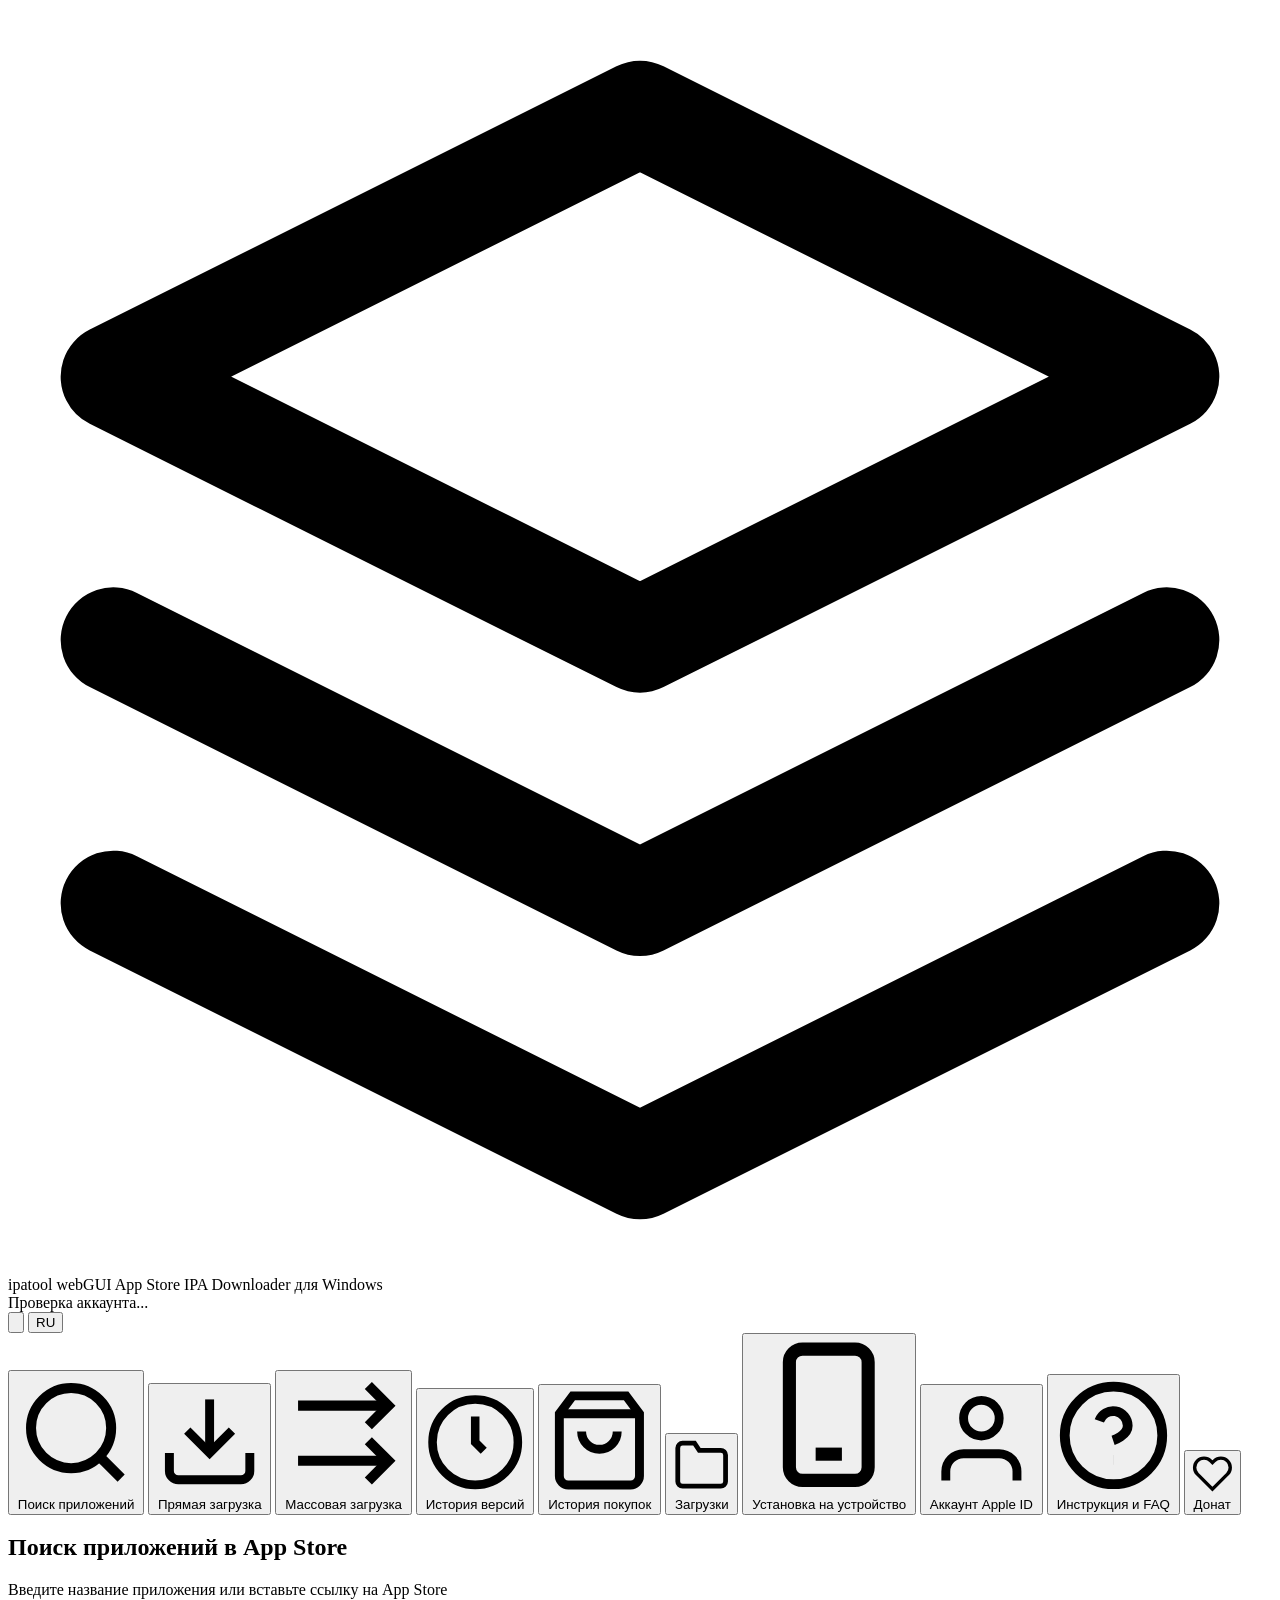
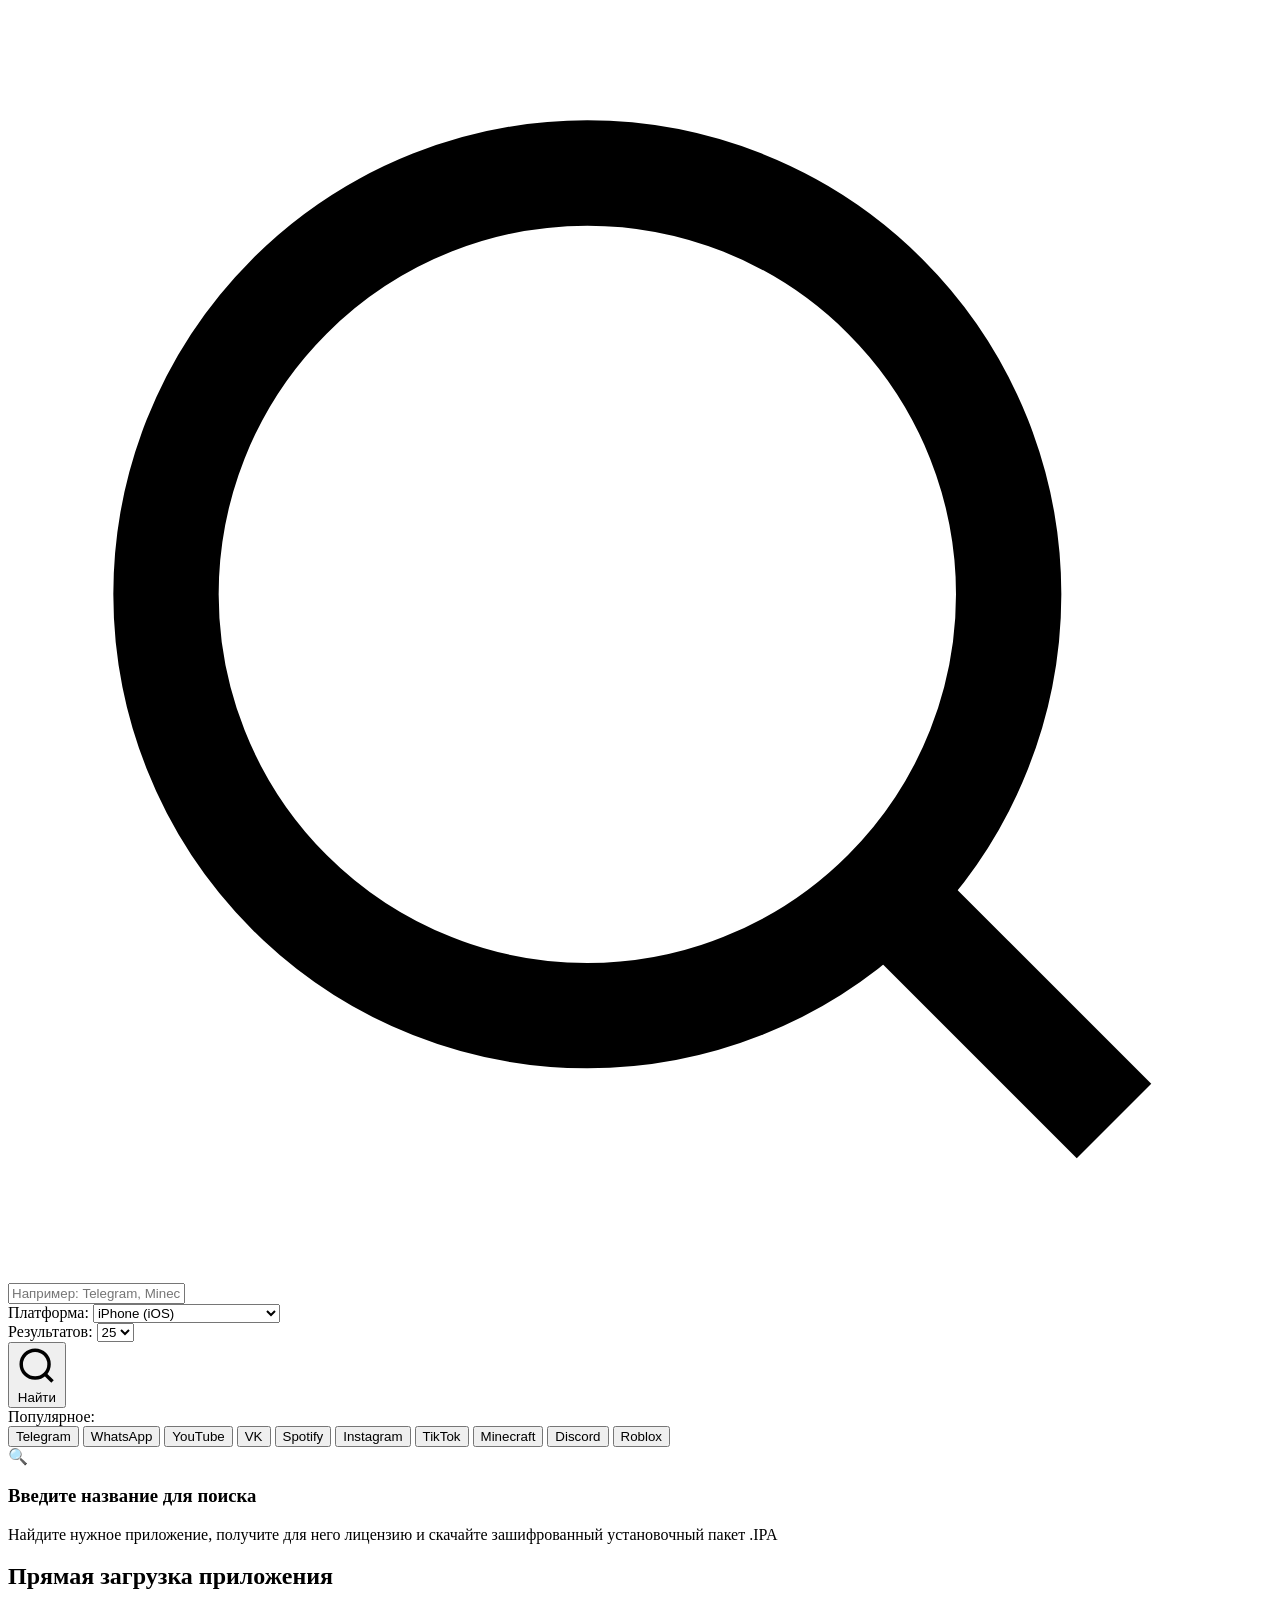
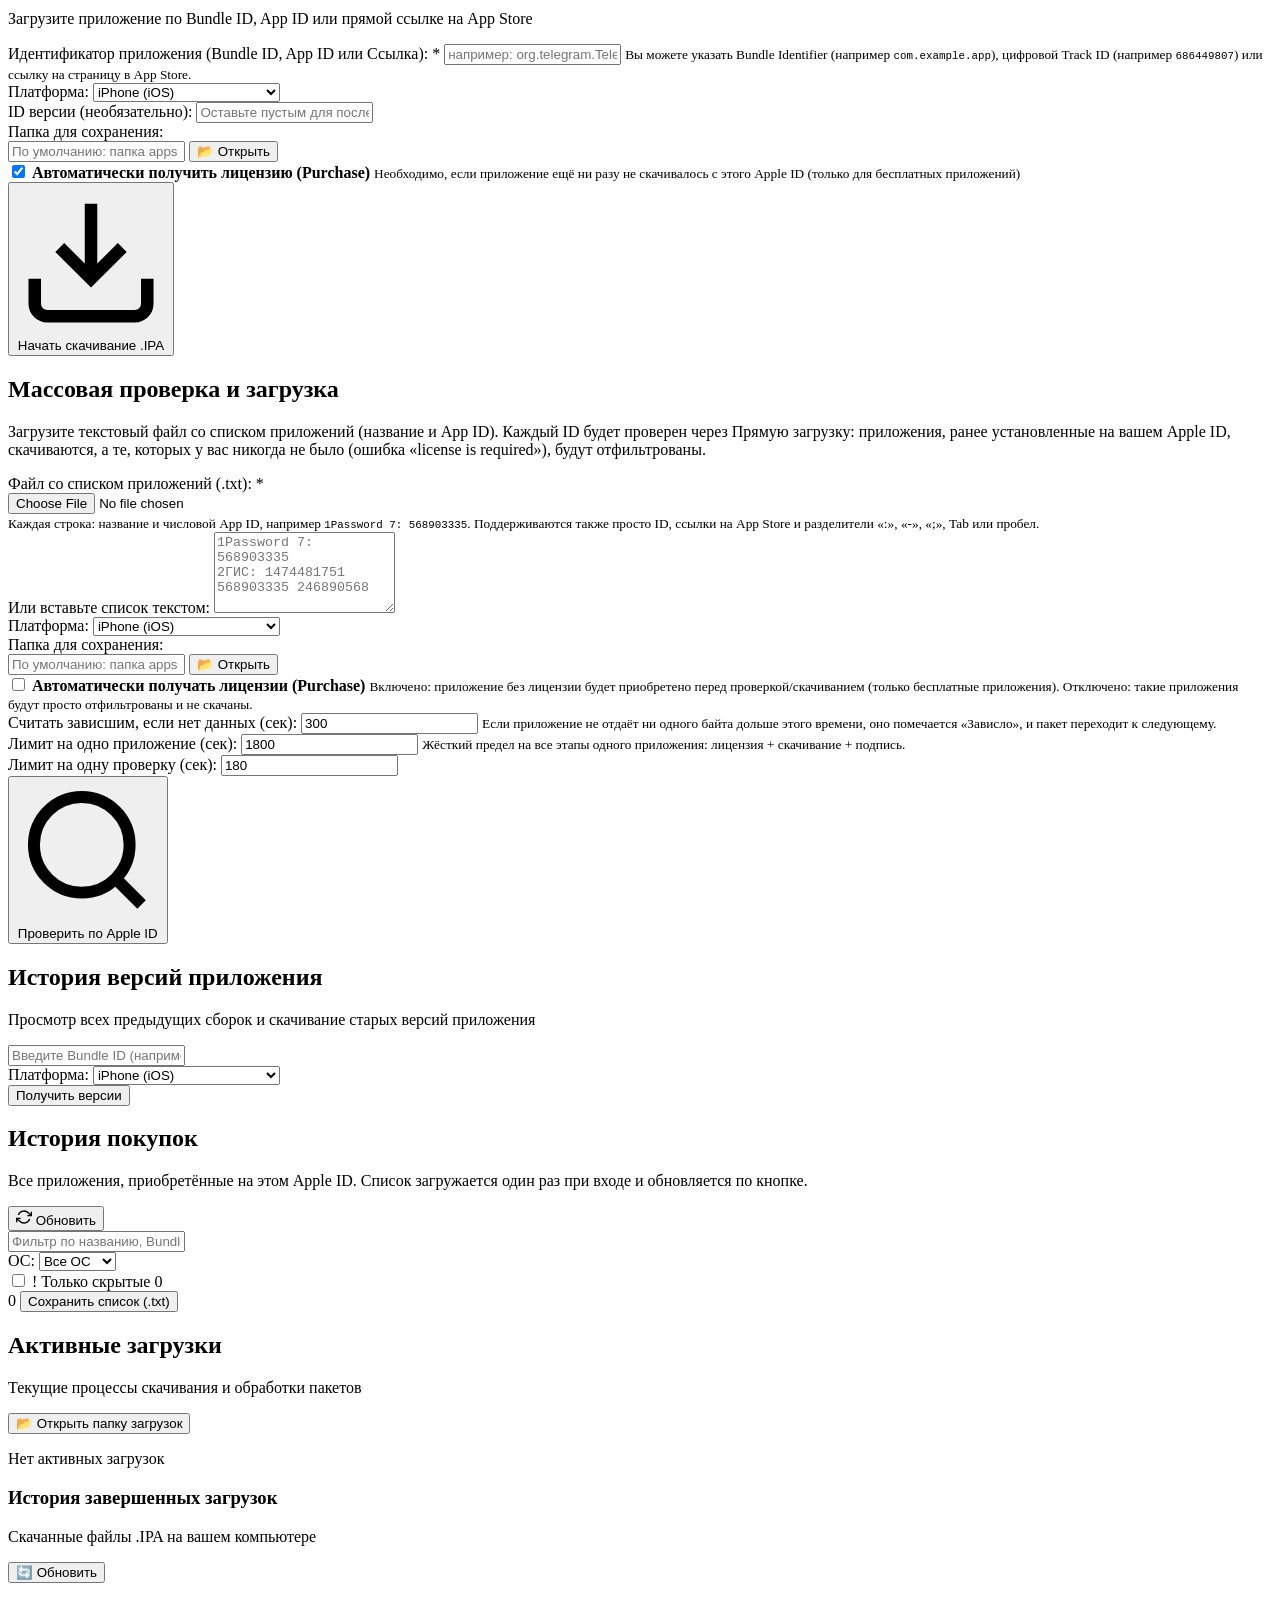
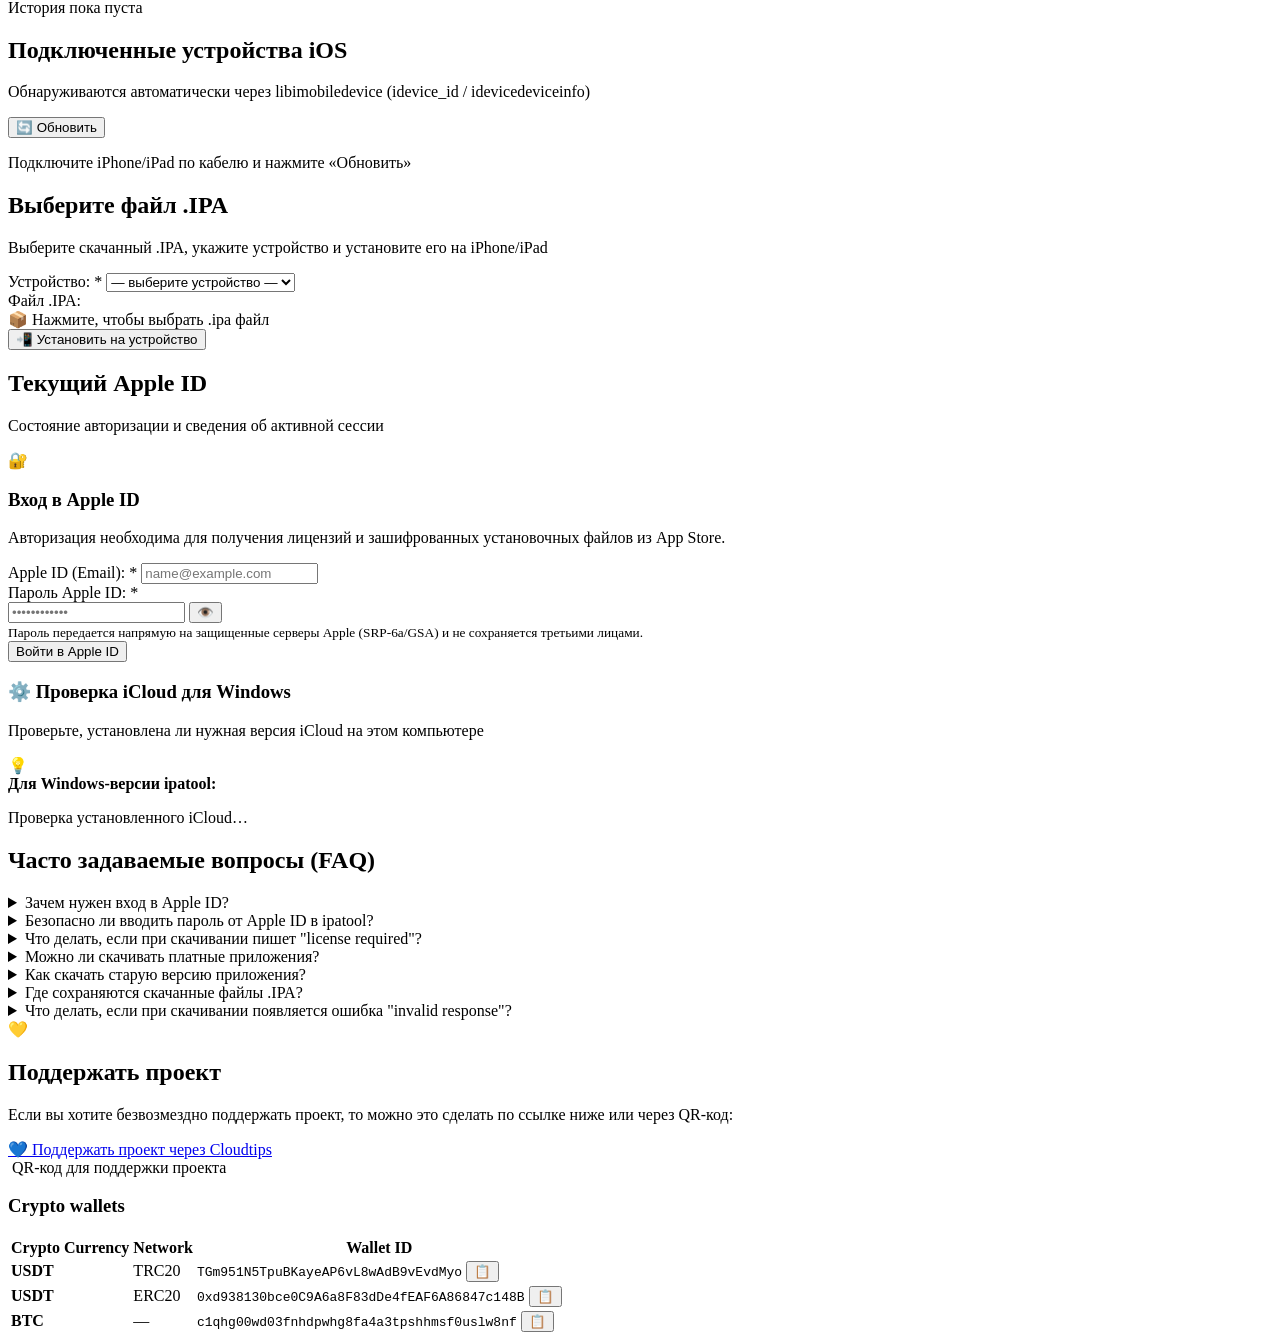
==== cmd/gui_assets/index.html @ bfa2d0cf "Revert "refactor(gui): remove OS filter, OS badges, and version badge from Purchase History" This re" ====
<!DOCTYPE html>
<html lang="ru" data-theme="dark">
<head>
  <meta charset="UTF-8">
  <meta name="viewport" content="width=device-width, initial-scale=1.0">
  <title>ipatool webGUI — Скачивание IPA из App Store</title>
  <link rel="stylesheet" href="/assets/style.css">
</head>
<body>
  <!-- Header / Navigation Bar -->
  <header class="navbar">
    <div class="nav-brand">
      <div class="brand-icon">
        <svg viewBox="0 0 24 24" fill="none" stroke="currentColor" stroke-width="2" stroke-linecap="round" stroke-linejoin="round">
          <path d="M12 2L2 7l10 5 10-5-10-5zM2 17l10 5 10-5M2 12l10 5 10-5"/>
        </svg>
      </div>
      <div class="brand-text">
        <span class="brand-title">ipatool <span class="badge-gui">webGUI</span><a id="brand-version" class="brand-version" href="https://github.com/pdx15/ipatool-webGUI/releases" target="_blank" rel="noopener noreferrer" style="display:none"></a><a id="brand-update-pill" class="brand-update-pill" href="https://github.com/pdx15/ipatool-webGUI/releases" target="_blank" rel="noopener noreferrer" style="display:none"></a></span>
        <span class="brand-subtitle" data-i18n="app_subtitle">App Store IPA Downloader для Windows</span>
      </div>
    </div>

    <!-- Right Controls -->
    <div class="nav-actions">
      <!-- Account Status Pill -->
      <div id="account-status-pill" class="account-pill" onclick="switchTab('account')">
        <span class="status-dot"></span>
        <span id="account-status-text" data-i18n="auth_checking">Проверка аккаунта...</span>
      </div>

      <!-- Theme Switcher -->
      <button id="theme-toggle" class="icon-btn" title="Сменить тему" onclick="toggleTheme()">
        <svg id="theme-icon-dark" viewBox="0 0 24 24" fill="none" stroke="currentColor" stroke-width="2" stroke-linecap="round" stroke-linejoin="round">
          <path d="M21 12.79A9 9 0 1 1 11.21 3 7 7 0 0 0 21 12.79z"></path>
        </svg>
        <svg id="theme-icon-light" style="display:none" viewBox="0 0 24 24" fill="none" stroke="currentColor" stroke-width="2" stroke-linecap="round" stroke-linejoin="round">
          <circle cx="12" cy="12" r="5"></circle>
          <line x1="12" y1="1" x2="12" y2="3"></line>
          <line x1="12" y1="21" x2="12" y2="23"></line>
          <line x1="4.22" y1="4.22" x2="5.64" y2="5.64"></line>
          <line x1="18.36" y1="18.36" x2="19.78" y2="19.78"></line>
          <line x1="1" y1="12" x2="3" y2="12"></line>
          <line x1="21" y1="12" x2="23" y2="12"></line>
          <line x1="4.22" y1="19.78" x2="5.64" y2="18.36"></line>
          <line x1="18.36" y1="5.64" x2="19.78" y2="4.22"></line>
        </svg>
      </button>

      <!-- Language Switcher -->
      <button id="lang-toggle" class="btn btn-outline btn-sm" onclick="toggleLanguage()">
        <span id="lang-label">RU</span>
      </button>
    </div>
  </header>

  <!-- Navigation Tabs -->
  <nav class="tabs-nav">
    <div class="tabs-container">
      <button class="tab-btn active" data-tab="search" onclick="switchTab('search')">
        <svg viewBox="0 0 24 24" fill="none" stroke="currentColor" stroke-width="2">
          <circle cx="11" cy="11" r="8"></circle><line x1="21" y1="21" x2="16.65" y2="16.65"></line>
        </svg>
        <span data-i18n="tab_search">Поиск приложений</span>
      </button>
      <button class="tab-btn" data-tab="direct" onclick="switchTab('direct')">
        <svg viewBox="0 0 24 24" fill="none" stroke="currentColor" stroke-width="2">
          <path d="M21 15v4a2 2 0 0 1-2 2H5a2 2 0 0 1-2-2v-4"></path>
          <polyline points="7 10 12 15 17 10"></polyline>
          <line x1="12" y1="15" x2="12" y2="3"></line>
        </svg>
        <span data-i18n="tab_direct">Прямая загрузка</span>
      </button>
      <button class="tab-btn" data-tab="batch" onclick="switchTab('batch')">
        <svg viewBox="0 0 24 24" fill="none" stroke="currentColor" stroke-width="2">
          <path d="M17 2.5l4 4-4 4"></path>
          <path d="M3 6.5h18"></path>
          <path d="M17 13.5l4 4-4 4"></path>
          <path d="M3 17.5h18"></path>
        </svg>
        <span data-i18n="tab_batch">Массовая загрузка</span>
      </button>
      <button class="tab-btn" data-tab="versions" onclick="switchTab('versions')">
        <svg viewBox="0 0 24 24" fill="none" stroke="currentColor" stroke-width="2">
          <circle cx="12" cy="12" r="10"></circle><polyline points="12 6 12 12 14 14"></polyline>
        </svg>
        <span data-i18n="tab_versions">История версий</span>
      </button>
      <button class="tab-btn" data-tab="purchases" onclick="switchTab('purchases')">
        <svg viewBox="0 0 24 24" fill="none" stroke="currentColor" stroke-width="2">
          <path d="M6 2L3 6v14a2 2 0 0 0 2 2h14a2 2 0 0 0 2-2V6l-3-4z"></path>
          <line x1="3" y1="6" x2="21" y2="6"></line>
          <path d="M16 10a4 4 0 0 1-8 0"></path>
        </svg>
        <span data-i18n="tab_purchases">История покупок</span>
        <span id="purchases-badge" class="badge" style="display:none">0</span>
      </button>
      <button class="tab-btn" data-tab="downloads" onclick="switchTab('downloads')">
        <svg viewBox="0 0 24 24" fill="none" stroke="currentColor" stroke-width="2">
          <path d="M22 19a2 2 0 0 1-2 2H4a2 2 0 0 1-2-2V5a2 2 0 0 1 2-2h5l2 3h9a2 2 0 0 1 2 2z"></path>
        </svg>
        <span data-i18n="tab_downloads">Загрузки</span>
        <span id="downloads-badge" class="badge badge-pulse" style="display:none">0</span>
      </button>
      <button class="tab-btn" data-tab="install" onclick="switchTab('install')">
        <svg viewBox="0 0 24 24" fill="none" stroke="currentColor" stroke-width="2">
          <rect x="6" y="2" width="12" height="20" rx="2"></rect>
          <line x1="10" y1="18" x2="14" y2="18"></line>
          <line x1="12" y1="2" x2="12" y2="2.01"></line>
        </svg>
        <span data-i18n="tab_install">Установка на устройство</span>
      </button>
      <button class="tab-btn" data-tab="account" onclick="switchTab('account')">
        <svg viewBox="0 0 24 24" fill="none" stroke="currentColor" stroke-width="2">
          <path d="M20 21v-2a4 4 0 0 0-4-4H8a4 4 0 0 0-4 4v2"></path>
          <circle cx="12" cy="7" r="4"></circle>
        </svg>
        <span data-i18n="tab_account">Аккаунт Apple ID</span>
      </button>
      <button class="tab-btn" data-tab="guide" onclick="switchTab('guide')">
        <svg viewBox="0 0 24 24" fill="none" stroke="currentColor" stroke-width="2">
          <circle cx="12" cy="12" r="10"></circle>
          <path d="M9.09 9a3 3 0 0 1 5.83 1c0 2-3 3-3 3"></path>
          <line x1="12" y1="17" x2="12.01" y2="17"></line>
        </svg>
        <span data-i18n="tab_guide">Инструкция и FAQ</span>
      </button>
      <button class="tab-btn" data-tab="donate" onclick="switchTab('donate')">
        <svg viewBox="0 0 24 24" fill="none" stroke="currentColor" stroke-width="2">
          <path d="M20.84 4.61a5.5 5.5 0 0 0-7.78 0L12 5.67l-1.06-1.06a5.5 5.5 0 0 0-7.78 7.78l1.06 1.06L12 21.23l7.78-7.78 1.06-1.06a5.5 5.5 0 0 0 0-7.78z"></path>
        </svg>
        <span data-i18n="tab_donate">Донат</span>
      </button>
    </div>
  </nav>

  <!-- Main Content Container -->
  <main class="main-content">

    <!-- TAB 1: Search -->
    <section id="tab-search" class="tab-content active">
      <!-- Search Banner / Input -->
      <div class="search-section card">
        <div class="search-header">
          <h2 data-i18n="search_title">Поиск приложений в App Store</h2>
          <p class="text-secondary" data-i18n="search_desc">Введите название приложения или вставьте ссылку на App Store</p>
        </div>

        <form id="search-form" onsubmit="handleSearch(event)" class="search-form">
          <div class="search-input-wrapper">
            <svg class="search-icon" viewBox="0 0 24 24" fill="none" stroke="currentColor" stroke-width="2">
              <circle cx="11" cy="11" r="8"></circle><line x1="21" y1="21" x2="16.65" y2="16.65"></line>
            </svg>
            <input 
              type="text" 
              id="search-input" 
              placeholder="Например: Telegram, Minecraft, VK или https://apps.apple.com/app/id..." 
              autocomplete="off"
            >
            <button type="button" id="search-clear-btn" class="clear-btn" onclick="clearSearch()" style="display:none">✕</button>
          </div>

          <div class="search-options">
            <div class="option-group">
              <label for="search-platform" data-i18n="platform_label">Платформа:</label>
              <select id="search-platform" class="select-control">
                <option value="iphone" selected>iPhone (iOS)</option>
                <option value="ipad">iPad (iPadOS)</option>
                <option value="appletv">Apple TV (tvOS)</option>
                <option value="watchos">Apple Watch (watchOS)</option>
                <option value="visionos">Apple Vision Pro (visionOS)</option>
                <option value="macos">Mac (macOS)</option>
              </select>
            </div>

            <div class="option-group">
              <label for="search-limit" data-i18n="limit_label">Результатов:</label>
              <select id="search-limit" class="select-control">
                <option value="10">10</option>
                <option value="25" selected>25</option>
                <option value="50">50</option>
              </select>
            </div>

            <button type="submit" id="search-btn" class="btn btn-primary">
              <svg viewBox="0 0 24 24" fill="none" stroke="currentColor" stroke-width="2">
                <circle cx="11" cy="11" r="8"></circle><line x1="21" y1="21" x2="16.65" y2="16.65"></line>
              </svg>
              <span data-i18n="search_button">Найти</span>
            </button>
          </div>
        </form>

        <!-- Quick Tags -->
        <div class="popular-tags">
          <span class="tags-label" data-i18n="popular_searches">Популярное:</span>
          <div class="tags-list">
            <button type="button" class="tag-chip" onclick="quickSearch('Telegram')">Telegram</button>
            <button type="button" class="tag-chip" onclick="quickSearch('WhatsApp')">WhatsApp</button>
            <button type="button" class="tag-chip" onclick="quickSearch('YouTube')">YouTube</button>
            <button type="button" class="tag-chip" onclick="quickSearch('VK')">VK</button>
            <button type="button" class="tag-chip" onclick="quickSearch('Spotify')">Spotify</button>
            <button type="button" class="tag-chip" onclick="quickSearch('Instagram')">Instagram</button>
            <button type="button" class="tag-chip" onclick="quickSearch('TikTok')">TikTok</button>
            <button type="button" class="tag-chip" onclick="quickSearch('Minecraft')">Minecraft</button>
            <button type="button" class="tag-chip" onclick="quickSearch('Discord')">Discord</button>
            <button type="button" class="tag-chip" onclick="quickSearch('Roblox')">Roblox</button>
          </div>
        </div>
      </div>

      <!-- Search State / Results -->
      <div id="search-loading" class="state-container" style="display:none">
        <div class="spinner"></div>
        <p data-i18n="searching_status">Поиск приложений в Apple App Store...</p>
      </div>

      <div id="search-empty" class="state-container card">
        <div class="empty-icon">🔍</div>
        <h3 data-i18n="search_prompt_title">Введите название для поиска</h3>
        <p class="text-secondary" data-i18n="search_prompt_desc">Найдите нужное приложение, получите для него лицензию и скачайте зашифрованный установочный пакет .IPA</p>
      </div>

      <div id="search-no-results" class="state-container card" style="display:none">
        <div class="empty-icon">😕</div>
        <h3 data-i18n="no_results_title">Ничего не найдено</h3>
        <p class="text-secondary" data-i18n="no_results_desc">Попробуйте изменить поисковый запрос, проверить регион аккаунта или переключить платформу (iPhone / iPad).</p>
      </div>

      <!-- Results Grid -->
      <div id="search-results-wrapper" style="display:none">
        <!-- Removed-from-App-Store results (Apps_ID_List.txt) — shown first,
             since these apps are not reachable through the App Store search. -->
        <div id="removed-results-section" style="display:none">
          <div class="results-header">
            <h3 class="results-section-title" data-i18n="search_removed_title">Удалённые из App Store (доступны по ID)</h3>
            <span id="removed-results-count" class="results-count-text"></span>
          </div>
          <div id="removed-results-grid" class="apps-grid"></div>
        </div>

        <!-- Official App Store results (shown below the removed apps) -->
        <div id="official-results-section">
          <div class="results-header" id="official-results-header">
            <h3 class="results-section-title" data-i18n="search_official_title">Результаты App Store</h3>
            <span id="results-count" class="results-count-text">Найдено 0 приложений</span>
          </div>
          <div id="search-results-grid" class="apps-grid"></div>
        </div>
      </div>
    </section>

    <!-- TAB 2: Direct Download -->
    <section id="tab-direct" class="tab-content">
      <div class="card form-card">
        <div class="card-header">
          <h2 data-i18n="direct_title">Прямая загрузка приложения</h2>
          <p class="text-secondary" data-i18n="direct_desc">Загрузите приложение по Bundle ID, App ID или прямой ссылке на App Store</p>
        </div>

        <form id="direct-download-form" onsubmit="handleDirectDownload(event)" class="vertical-form">
          <div class="form-group">
            <label for="direct-app-id">
              <span data-i18n="direct_id_label">Идентификатор приложения (Bundle ID, App ID или Ссылка):</span>
              <span class="required">*</span>
            </label>
            <input 
              type="text" 
              id="direct-app-id" 
              class="input-control" 
              placeholder="например: org.telegram.Telegram-iOS, 686449807 или https://apps.apple.com/..."
              required
            >
            <small class="form-hint" data-i18n="direct_id_hint">Вы можете указать Bundle Identifier (например <code>com.example.app</code>), цифровой Track ID (например <code>686449807</code>) или ссылку на страницу в App Store.</small>
          </div>

          <div class="form-row">
            <div class="form-group col">
              <label for="direct-platform" data-i18n="platform_label">Платформа:</label>
              <select id="direct-platform" class="select-control">
                <option value="iphone" selected>iPhone (iOS)</option>
                <option value="ipad">iPad (iPadOS)</option>
                <option value="appletv">Apple TV (tvOS)</option>
                <option value="watchos">Apple Watch (watchOS)</option>
                <option value="visionos">Apple Vision Pro (visionOS)</option>
                <option value="macos">Mac (macOS)</option>
              </select>
            </div>

            <div class="form-group col">
              <label for="direct-version-id" data-i18n="version_id_label">ID версии (необязательно):</label>
              <input 
                type="text" 
                id="direct-version-id" 
                class="input-control" 
                placeholder="Оставьте пустым для последней версии"
              >
            </div>
          </div>

          <div class="form-group">
            <label for="direct-output-path" data-i18n="output_folder_label">Папка для сохранения:</label>
            <div class="input-with-button">
              <input 
                type="text" 
                id="direct-output-path" 
                class="input-control" 
                data-i18n-placeholder="output_folder_placeholder"
                placeholder="По умолчанию: папка apps в текущей папке"
              >
              <button type="button" class="btn btn-outline" onclick="openOutputFolder(document.getElementById('direct-output-path').value.trim())" title="Открыть папку сохранения">
                📂 <span data-i18n="open_folder_btn">Открыть</span>
              </button>
            </div>
          </div>

          <div class="form-checkbox">
            <label class="checkbox-label">
              <input type="checkbox" id="direct-purchase" checked>
              <span class="checkbox-custom"></span>
              <span class="checkbox-text">
                <strong data-i18n="auto_purchase_title">Автоматически получить лицензию (Purchase)</strong>
                <small class="text-secondary" data-i18n="auto_purchase_desc">Необходимо, если приложение ещё ни разу не скачивалось с этого Apple ID (только для бесплатных приложений)</small>
              </span>
            </label>
          </div>

          <div class="form-actions">
            <button type="submit" id="direct-submit-btn" class="btn btn-primary btn-lg">
              <svg viewBox="0 0 24 24" fill="none" stroke="currentColor" stroke-width="2">
                <path d="M21 15v4a2 2 0 0 1-2 2H5a2 2 0 0 1-2-2v-4"></path>
                <polyline points="7 10 12 15 17 10"></polyline>
                <line x1="12" y1="15" x2="12" y2="3"></line>
              </svg>
              <span data-i18n="start_download_btn">Начать скачивание .IPA</span>
            </button>
          </div>
        </form>
      </div>
    </section>

    <!-- TAB: Batch Mass Download -->
    <section id="tab-batch" class="tab-content">
      <div class="card">
        <div class="card-header">
          <h2 data-i18n="batch_title">Массовая проверка и загрузка</h2>
          <p class="text-secondary" data-i18n="batch_desc">Загрузите текстовый файл со списком приложений (название и App ID). Каждый ID будет проверен через Прямую загрузку: приложения, ранее установленные на вашем Apple ID, скачиваются, а те, которых у вас никогда не было (ошибка «license is required»), будут отфильтрованы.</p>
        </div>

        <form id="batch-form" class="vertical-form">
          <div class="form-group">
            <label for="batch-file-input">
              <span data-i18n="batch_file_label">Файл со списком приложений (.txt):</span>
              <span class="required">*</span>
            </label>
            <div class="input-with-button">
              <input
                type="file"
                id="batch-file-input"
                class="input-control"
                accept=".txt,text/plain"
              >
            </div>
            <small class="form-hint" data-i18n="batch_file_hint">Каждая строка: название и числовой App ID, например <code>1Password 7: 568903335</code>. Поддерживаются также просто ID, ссылки на App Store и разделители «:», «-», «;», Tab или пробел.</small>
          </div>

          <div class="form-group">
            <label for="batch-paste-area" data-i18n="batch_paste_label">Или вставьте список текстом:</label>
            <textarea
              id="batch-paste-area"
              class="input-control"
              rows="5"
              placeholder="1Password 7: 568903335&#10;2ГИС: 1474481751&#10;568903335 246890568"
            ></textarea>
          </div>

          <div id="batch-parsed-summary" class="state-container" style="display:none">
            <p id="batch-parsed-count" class="text-secondary"></p>
          </div>

          <div class="form-row">
            <div class="form-group col">
              <label for="batch-platform" data-i18n="platform_label">Платформа:</label>
              <select id="batch-platform" class="select-control">
                <option value="iphone" selected>iPhone (iOS)</option>
                <option value="ipad">iPad (iPadOS)</option>
                <option value="appletv">Apple TV (tvOS)</option>
                <option value="watchos">Apple Watch (watchOS)</option>
                <option value="visionos">Apple Vision Pro (visionOS)</option>
                <option value="macos">Mac (macOS)</option>
              </select>
            </div>

            <div class="form-group col">
              <label for="batch-output-path" data-i18n="output_folder_label">Папка для сохранения:</label>
              <div class="input-with-button">
                <input
                  type="text"
                  id="batch-output-path"
                  class="input-control"
                  data-i18n-placeholder="output_folder_placeholder"
                  placeholder="По умолчанию: папка apps в текущей папке"
                >
                <button type="button" class="btn btn-outline" onclick="openOutputFolder(document.getElementById('batch-output-path').value.trim())" title="Открыть папку сохранения">
                  📂 <span data-i18n="open_folder_btn">Открыть</span>
                </button>
              </div>
            </div>
          </div>

          <div class="form-checkbox">
            <label class="checkbox-label">
              <input type="checkbox" id="batch-purchase">
              <span class="checkbox-custom"></span>
              <span class="checkbox-text">
                <strong data-i18n="batch_purchase_label">Автоматически получать лицензии (Purchase)</strong>
                <small class="text-secondary" data-i18n="batch_purchase_hint">Включено: приложение без лицензии будет приобретено перед проверкой/скачиванием (только бесплатные приложения). Отключено: такие приложения будут просто отфильтрованы и не скачаны.</small>
              </span>
            </label>
          </div>

          <div class="form-row">
            <div class="form-group col">
              <label for="batch-stall-timeout">
                <span data-i18n="batch_stall_label">Считать зависшим, если нет данных (сек):</span>
              </label>
              <input
                type="number"
                id="batch-stall-timeout"
                class="input-control"
                min="30"
                step="30"
                value="300"
              >
              <small class="form-hint" data-i18n="batch_stall_hint">Если приложение не отдаёт ни одного байта дольше этого времени, оно помечается «Зависло», и пакет переходит к следующему.</small>
            </div>

            <div class="form-group col">
              <label for="batch-item-timeout">
                <span data-i18n="batch_item_label">Лимит на одно приложение (сек):</span>
              </label>
              <input
                type="number"
                id="batch-item-timeout"
                class="input-control"
                min="60"
                step="60"
                value="1800"
              >
              <small class="form-hint" data-i18n="batch_item_hint">Жёсткий предел на все этапы одного приложения: лицензия + скачивание + подпись.</small>
            </div>
          </div>

          <div class="form-row">
            <div class="form-group col">
              <label for="batch-check-timeout">
                <span data-i18n="batch_check_item_label">Лимит на одну проверку (сек):</span>
              </label>
              <input
                type="number"
                id="batch-check-timeout"
                class="input-control"
                min="30"
                step="30"
                value="180"
              >
            </div>
          </div>

          <div class="form-actions">
            <button type="submit" id="batch-check-btn" class="btn btn-primary btn-lg">
              <svg viewBox="0 0 24 24" fill="none" stroke="currentColor" stroke-width="2">
                <circle cx="11" cy="11" r="8"></circle><line x1="21" y1="21" x2="16.65" y2="16.65"></line>
              </svg>
              <span data-i18n="batch_check_btn">Проверить по Apple ID</span>
            </button>
          </div>
        </form>
      </div>

      <!-- Batch Check Progress -->
      <div id="batch-check-progress-card" class="card" style="display:none">
        <div class="card-header">
          <h3 data-i18n="batch_check_progress_title">Проверка приложений через Прямую загрузку...</h3>
          <p class="text-secondary" id="batch-check-progress-text"></p>
        </div>
        <div class="dl-progress-bar-bg">
          <div id="batch-check-progress-fill" class="dl-progress-bar-fill" style="width:0%"></div>
        </div>
        <div class="dl-progress-stats">
          <span id="batch-check-progress-percent">0%</span>
        </div>
      </div>

      <!-- Batch Results -->
      <div id="batch-results-card" class="card" style="display:none">
        <div class="card-header flex-between">
          <div>
            <h3 data-i18n="batch_results_title">Результаты проверки</h3>
            <p class="text-secondary" id="batch-results-summary"></p>
          </div>
          <div class="app-actions">
            <button class="btn btn-outline btn-sm" onclick="batchSelectAll(true)">
              <span data-i18n="batch_select_all">Выбрать все</span>
            </button>
            <button class="btn btn-outline btn-sm" onclick="batchSelectAll(false)">
              <span data-i18n="batch_select_none">Снять все</span>
            </button>
            <button id="batch-download-btn" class="btn btn-primary btn-sm" onclick="startBatchDownload()">
              <span id="batch-download-btn-text" data-i18n="batch_download_selected">Скачать выбранные</span>
            </button>
            <button id="batch-save-btn" class="btn btn-outline btn-sm" onclick="saveBatchList()">
              💾 <span data-i18n="batch_save_list">Сохранить список (.txt)</span>
            </button>
          </div>
        </div>

        <div id="batch-available-list" class="apps-grid" style="margin-top:16px"></div>

        <div id="batch-filtered-box" style="margin-top:24px; display:none">
          <h4 class="text-secondary" data-i18n="batch_filtered_title">Отфильтрованы (нет лицензии на Apple ID):</h4>
          <div id="batch-filtered-list" class="batch-filtered-list" style="margin-top:8px"></div>
        </div>
      </div>

      <!-- Batch Download Progress -->
      <div id="batch-download-card" class="card" style="display:none">
        <div class="card-header">
          <h3 data-i18n="batch_download_progress_title">Массовое скачивание...</h3>
          <p class="text-secondary" id="batch-download-progress-text"></p>
        </div>
        <div class="dl-progress-bar-bg">
          <div id="batch-download-progress-fill" class="dl-progress-bar-fill" style="width:0%"></div>
        </div>
        <div class="dl-progress-stats">
          <span id="batch-download-progress-percent">0%</span>
          <span id="batch-download-progress-detail"></span>
        </div>
        <div id="batch-download-items" style="margin-top:16px"></div>
        <div id="batch-download-actions" class="batch-download-actions" style="margin-top:16px; display:none">
          <button id="batch-retry-btn" class="btn btn-outline btn-sm" onclick="retryBatchFailed()">
            🔁 <span data-i18n="batch_retry_failed">Повторить неудачные</span><span id="batch-retry-count"></span>
          </button>
        </div>
      </div>
    </section>

    <!-- TAB 3: Version History -->
    <section id="tab-versions" class="tab-content">
      <div class="card">
        <div class="card-header">
          <h2 data-i18n="versions_title">История версий приложения</h2>
          <p class="text-secondary" data-i18n="versions_desc">Просмотр всех предыдущих сборок и скачивание старых версий приложения</p>
        </div>

        <form id="versions-search-form" onsubmit="handleFetchVersions(event)" class="search-form">
          <div class="search-input-wrapper">
            <input 
              type="text" 
              id="versions-input" 
              placeholder="Введите Bundle ID (например, org.telegram.Telegram-iOS) или App ID"
              required
            >
          </div>
          <div class="search-options">
            <div class="option-group">
              <label for="versions-platform" data-i18n="platform_label">Платформа:</label>
              <select id="versions-platform" class="select-control">
                <option value="iphone" selected>iPhone (iOS)</option>
                <option value="ipad">iPad (iPadOS)</option>
                <option value="appletv">Apple TV (tvOS)</option>
                <option value="watchos">Apple Watch (watchOS)</option>
                <option value="visionos">Apple Vision Pro (visionOS)</option>
                <option value="macos">Mac (macOS)</option>
              </select>
            </div>
            <button type="submit" id="versions-btn" class="btn btn-primary">
              <span data-i18n="fetch_versions_btn">Получить версии</span>
            </button>
          </div>
        </form>

        <div id="versions-loading" class="state-container" style="display:none">
          <div class="spinner"></div>
          <p data-i18n="fetching_versions_status">Запрос списка сборок с серверов Apple...</p>
        </div>

        <div id="versions-container" class="versions-result-wrapper" style="display:none">
          <div class="versions-meta-card">
            <div class="versions-header-info">
              <h3 id="versions-app-title">Приложение</h3>
              <span id="versions-count-badge" class="badge">0 версий</span>
            </div>
            <p id="versions-app-bundle" class="text-secondary"></p>
          </div>

          <div id="versions-pager-top" class="versions-pager-slot"></div>

          <div class="versions-table-wrapper">
            <table class="versions-table">
              <thead>
                <tr>
                  <th data-i18n="version_col_build">ID сборки (Version ID)</th>
                  <th data-i18n="version_col_display">Версия (Display)</th>
                  <th data-i18n="version_col_date">Дата выхода</th>
                  <th data-i18n="version_col_action">Действие</th>
                </tr>
              </thead>
              <tbody id="versions-table-body"></tbody>
            </table>
          </div>

          <div id="versions-pager-bottom" class="versions-pager-slot"></div>
        </div>
      </div>
    </section>

    <!-- TAB: Purchase history -->
    <section id="tab-purchases" class="tab-content">
      <div class="card">
        <div class="card-header flex-between">
          <div>
            <h2 data-i18n="purchases_title">История покупок</h2>
            <p class="text-secondary" data-i18n="purchases_desc">Все приложения, приобретённые на этом Apple ID. Список загружается один раз при входе и обновляется по кнопке.</p>
          </div>
          <div class="purchases-actions">
            <span id="purchases-updated" class="text-muted purchases-updated"></span>
            <button type="button" id="purchases-refresh-btn" class="btn btn-outline" onclick="refreshPurchases(true)">
              <svg viewBox="0 0 24 24" fill="none" stroke="currentColor" stroke-width="2" width="16" height="16">
                <polyline points="23 4 23 10 17 10"></polyline>
                <polyline points="1 20 1 14 7 14"></polyline>
                <path d="M3.51 9a9 9 0 0 1 14.85-3.36L23 10M1 14l4.64 4.36A9 9 0 0 0 20.49 15"></path>
              </svg>
              <span data-i18n="purchases_refresh">Обновить</span>
            </button>
          </div>
        </div>

        <div class="purchases-toolbar">
          <div class="search-input-wrapper">
            <input type="text" id="purchases-filter" data-i18n-placeholder="purchases_filter_placeholder" placeholder="Фильтр по названию, Bundle ID или App ID" oninput="renderPurchases()">
          </div>
          <div class="option-group purchases-os-filter-group">
            <label for="purchases-os-filter" data-i18n="purchases_os_label">ОС:</label>
            <select id="purchases-os-filter" class="select-control" onchange="renderPurchases()">
              <option value="all" data-i18n="purchases_os_all" selected>Все ОС</option>
              <option value="iOS">iOS</option>
              <option value="iPadOS">iPadOS</option>
              <option value="macOS">macOS</option>
              <option value="tvOS">tvOS</option>
              <option value="watchOS">watchOS</option>
              <option value="visionOS">visionOS</option>
            </select>
          </div>
          <label class="purchases-hidden-toggle" id="purchases-hidden-toggle-wrap" title="Показать только приложения, скрытые или удалённые из региональной витрины App Store">
            <input type="checkbox" id="purchases-only-hidden" onchange="renderPurchases()">
            <span class="purchases-hidden-toggle-track"><span class="purchases-hidden-toggle-thumb"></span></span>
            <span class="purchases-hidden-toggle-label">
              <span class="badge-hidden-storefront">!</span>
              <span data-i18n="purchases_only_hidden">Только скрытые</span>
              <span id="purchases-hidden-count" class="purchases-hidden-count">0</span>
            </span>
          </label>
          <div class="purchases-toolbar-right">
            <span id="purchases-count-badge" class="badge">0</span>
            <button type="button" class="btn btn-outline btn-sm" onclick="exportPurchasesList()">
              <span data-i18n="purchases_export">Сохранить список (.txt)</span>
            </button>
          </div>
        </div>

        <div id="purchases-need-auth" class="state-container" style="display:none">
          <div class="empty-icon">🔐</div>
          <p data-i18n="purchases_need_auth">Войдите в Apple ID во вкладке «Аккаунт», чтобы увидеть историю покупок</p>
        </div>

        <div id="purchases-loading" class="state-container" style="display:none">
          <div class="spinner"></div>
          <p data-i18n="purchases_loading">Загрузка истории покупок с серверов Apple...</p>
        </div>

        <div id="purchases-error" class="state-container" style="display:none">
          <div class="empty-icon">⚠️</div>
          <p id="purchases-error-text" class="text-secondary"></p>
          <button type="button" class="btn btn-primary" style="margin-top:12px" onclick="refreshPurchases(true)">
            <span data-i18n="purchases_retry">Повторить</span>
          </button>
        </div>

        <div id="purchases-empty" class="state-container" style="display:none">
          <div class="empty-icon">🛍️</div>
          <p data-i18n="purchases_empty">На этом Apple ID нет приобретённых приложений</p>
        </div>

        <div id="purchases-container" class="versions-result-wrapper" style="display:none">
          <div class="versions-table-wrapper">
            <table class="versions-table purchases-table">
              <thead>
                <tr>
                  <th data-i18n="purchases_col_app">Приложение</th>
                  <th data-i18n="purchases_col_bundle">Bundle ID</th>
                  <th data-i18n="purchases_col_appid">App ID</th>
                  <th data-i18n="purchases_col_date">Дата покупки</th>
                  <th data-i18n="purchases_col_action">Действие</th>
                </tr>
              </thead>
              <tbody id="purchases-table-body"></tbody>
            </table>
          </div>
        </div>
      </div>
    </section>

    <!-- TAB 4: Downloads -->
    <section id="tab-downloads" class="tab-content">
      <div class="downloads-layout">
        <!-- Active Downloads -->
        <div class="card">
          <div class="card-header flex-between">
            <div>
              <h2 data-i18n="active_downloads_title">Активные загрузки</h2>
              <p class="text-secondary" data-i18n="active_downloads_desc">Текущие процессы скачивания и обработки пакетов</p>
            </div>
            <button class="btn btn-outline btn-sm" onclick="openOutputFolder()">
              📂 <span data-i18n="open_downloads_folder">Открыть папку загрузок</span>
            </button>
          </div>

          <div id="active-downloads-list" class="active-downloads-container">
            <div id="no-active-downloads" class="empty-state-mini">
              <p class="text-secondary" data-i18n="no_active_downloads">Нет активных загрузок</p>
            </div>
          </div>
        </div>

        <!-- Download History -->
        <div class="card">
          <div class="card-header flex-between">
            <div>
              <h3 data-i18n="download_history_title">История завершенных загрузок</h3>
              <p class="text-secondary" data-i18n="download_history_desc">Скачанные файлы .IPA на вашем компьютере</p>
            </div>
            <button class="btn btn-outline btn-sm" onclick="refreshDownloadsHistory()">
              🔄 <span data-i18n="refresh_btn">Обновить</span>
            </button>
          </div>

          <div id="downloads-history-list" class="history-list">
            <div id="no-history-downloads" class="empty-state-mini">
              <p class="text-secondary" data-i18n="no_history_downloads">История пока пуста</p>
            </div>
          </div>
        </div>
      </div>
    </section>

    <!-- TAB: Install .IPA on connected iOS device -->
    <section id="tab-install" class="tab-content">
      <div class="install-layout">
        <!-- Devices Card -->
        <div class="card">
          <div class="card-header flex-between">
            <div>
              <h2 data-i18n="install_devices_title">Подключенные устройства iOS</h2>
              <p class="text-secondary" data-i18n="install_devices_desc">Обнаруживаются автоматически через libimobiledevice (idevice_id / idevicedeviceinfo)</p>
            </div>
            <button class="btn btn-outline" onclick="refreshInstallDevices()">
              🔄 <span data-i18n="refresh_btn">Обновить</span>
            </button>
          </div>

          <div id="install-devices-loading" class="state-container" style="display:none">
            <div class="spinner"></div>
            <p data-i18n="install_devices_scanning">Поиск подключенных устройств...</p>
          </div>

          <div id="install-devices-empty" class="empty-state-mini" style="display:block">
            <p class="text-secondary" data-i18n="install_no_devices">Подключите iPhone/iPad по кабелю и нажмите «Обновить»</p>
          </div>

          <div id="install-devices-list" class="install-devices-grid"></div>

          <div id="install-tools-warning" class="info-alert" style="display:none; margin-top:16px">
            <span class="alert-icon">⚠️</span>
            <div>
              <strong data-i18n="install_tools_missing_title">Не найден ideviceinstaller</strong>
              <p id="install-tools-warning-text" data-i18n="install_tools_missing_desc">Для установки нужен ideviceinstaller из libimobiledevice. На macOS: <code>brew install libimobiledevice</code>. На Windows установите iDevice Suite / сборку libimobiledevice и положите <code>ideviceinstaller.exe</code> в PATH.</p>
            </div>
          </div>

          <div id="install-driver-card" class="info-alert" style="display:none; margin-top:16px">
            <span class="alert-icon" id="install-driver-icon">🖥️</span>
            <div>
              <strong id="install-driver-title" data-i18n="install_driver_check_title">Драйвер Apple Mobile Device Support</strong>
              <p id="install-driver-text">Проверка драйвера...</p>
              <span id="install-driver-links" style="margin-top:8px; display:inline-flex; gap:8px; flex-wrap:wrap;"></span>
            </div>
          </div>
        </div>

        <!-- Upload and Install Card -->
        <div class="card">
          <div class="card-header">
            <h2 data-i18n="install_upload_title">Выберите файл .IPA</h2>
            <p class="text-secondary" data-i18n="install_upload_desc">Выберите скачанный .IPA, укажите устройство и установите его на iPhone/iPad</p>
          </div>

          <form id="install-form" onsubmit="handleInstallSubmit(event)" class="vertical-form">
            <div class="form-group">
              <label for="install-device-select">
                <span data-i18n="install_device_label">Устройство:</span>
                <span class="required">*</span>
              </label>
              <select id="install-device-select" class="select-control" required>
                <option value="" data-i18n="install_device_select_placeholder">— выберите устройство —</option>
              </select>
            </div>

            <div class="form-group">
              <label for="install-file-input" data-i18n="install_file_label">Файл .IPA:</label>
              <div class="file-dropzone" onclick="document.getElementById('install-file-input').click()">
                <input type="file" id="install-file-input" accept=".ipa,application/octet-stream" style="display:none" onchange="updateInstallFileChosen()">
                <div class="dropzone-content">
                  <span class="dropzone-icon" id="install-drop-icon">📦</span>
                  <span id="install-drop-text" data-i18n="install_dropzone_text">Нажмите, чтобы выбрать .ipa файл</span>
                </div>
              </div>
            </div>

            <div class="form-actions">
              <button type="submit" id="install-submit-btn" class="btn btn-primary btn-lg full-width">
                📲 <span data-i18n="install_button">Установить на устройство</span>
              </button>
            </div>
          </form>
        </div>

        <!-- Install Progress Card -->
        <div id="install-progress-card" class="card full-grid-width" style="display:none">
          <div class="card-header">
            <h3 data-i18n="install_progress_title">Установка...</h3>
            <p class="text-secondary" id="install-progress-subtitle">—</p>
          </div>

          <div class="dl-progress-bar-bg">
            <div id="install-progress-fill" class="dl-progress-bar-fill" style="width:0%"></div>
          </div>
          <div class="dl-progress-stats">
            <span id="install-progress-percent">0%</span>
            <span id="install-progress-message">—</span>
          </div>

          <details class="install-log-details" style="margin-top:16px">
            <summary data-i18n="install_log_title">Журнал ideviceinstaller</summary>
            <pre id="install-progress-log" class="install-log-output"></pre>
          </details>
        </div>
      </div>
    </section>

    <!-- TAB 5: Account -->
    <section id="tab-account" class="tab-content">
      <div class="account-grid">

        <!-- Account Status Card -->
        <div class="card account-card">
          <div class="card-header">
            <h2 data-i18n="account_card_title">Текущий Apple ID</h2>
            <p class="text-secondary" data-i18n="account_card_desc">Состояние авторизации и сведения об активной сессии</p>
          </div>

          <!-- Logged In State -->
          <div id="account-logged-in-box" class="account-details" style="display:none">
            <div class="account-user-header">
              <div class="account-avatar">
                <span id="account-initials">A</span>
              </div>
              <div class="account-user-meta">
                <h3 id="account-user-name">Имя Фамилия</h3>
                <span id="account-user-email" class="text-secondary">email@example.com</span>
                <span class="badge badge-success" data-i18n="badge_authenticated">Авторизован</span>
              </div>
            </div>

            <div class="account-info-grid">
              <div class="info-item">
                <span class="info-label" data-i18n="info_country">Регион App Store:</span>
                <span id="account-country" class="info-value">—</span>
              </div>
              <div class="info-item">
                <span class="info-label" data-i18n="info_dsid">DSID:</span>
                <span id="account-dsid" class="info-value mono">—</span>
              </div>
              <div class="info-item">
                <span class="info-label" data-i18n="info_keychain">Хранилище сессии:</span>
                <span class="info-value text-success" data-i18n="info_keychain_ok">Системное хранилище Windows</span>
              </div>
            </div>

            <div class="account-actions">
              <button class="btn btn-danger" onclick="confirmLogout()">
                🚪 <span data-i18n="logout_btn">Выйти из аккаунта</span>
              </button>
            </div>
          </div>

          <!-- Logged Out / Login Form State -->
          <div id="account-logged-out-box">
            <div class="login-intro">
              <div class="login-shield-icon">🔐</div>
              <h3 data-i18n="login_prompt_title">Вход в Apple ID</h3>
              <p class="text-secondary" data-i18n="login_prompt_desc">Авторизация необходима для получения лицензий и зашифрованных установочных файлов из App Store.</p>
            </div>

            <form id="login-form" onsubmit="handleLogin(event)" class="vertical-form">
              <div class="form-group">
                <label for="login-email">
                  <span data-i18n="login_email_label">Apple ID (Email):</span>
                  <span class="required">*</span>
                </label>
                <input 
                  type="email" 
                  id="login-email" 
                  class="input-control" 
                  placeholder="name@example.com"
                  required
                >
              </div>

              <div class="form-group">
                <label for="login-password">
                  <span data-i18n="login_password_label">Пароль Apple ID:</span>
                  <span class="required">*</span>
                </label>
                <div class="password-input-wrapper">
                  <input 
                    type="password" 
                    id="login-password" 
                    class="input-control" 
                    placeholder="••••••••••••"
                    required
                  >
                  <button type="button" class="icon-btn-inline" onclick="togglePasswordVisibility('login-password')">👁️</button>
                </div>
                <small class="form-hint" data-i18n="login_security_hint">Пароль передается напрямую на защищенные серверы Apple (SRP-6a/GSA) и не сохраняется третьими лицами.</small>
              </div>

              <div class="form-actions">
                <button type="submit" id="login-submit-btn" class="btn btn-primary btn-lg full-width">
                  <span data-i18n="login_btn">Войти в Apple ID</span>
                </button>
              </div>
            </form>
          </div>
        </div>

        <!-- iCloud Presence Check Card (Windows-only; hidden on macOS) -->
        <div class="card full-grid-width" id="icloud-presence-card">
          <div class="card-header">
            <h3 data-i18n="anisette_card_title">⚙️ Проверка iCloud для Windows</h3>
            <p class="text-secondary" data-i18n="anisette_card_desc">Проверьте, установлена ли нужная версия iCloud на этом компьютере</p>
          </div>

          <div class="anisette-info-content">
            <div class="info-alert">
              <span class="alert-icon" id="icloud-status-icon">💡</span>
              <div>
                <strong data-i18n="anisette_alert_title">Для Windows-версии ipatool:</strong>
                <p id="icloud-status-text">Проверка установленного iCloud…</p>
                <p id="icloud-status-actions" style="margin-top:8px;">
                  <a id="icloud-download-link" href="#" target="_blank" rel="noopener" class="btn btn-outline btn-sm" style="display:none;">
                    ⬇️ <span data-i18n="icloud_download_btn">Скачать iCloud для Windows</span>
                  </a>
                </p>
              </div>
            </div>
          </div>
        </div>

      </div>
    </section>

    <!-- TAB 6: User Guide & FAQ -->
    <section id="tab-guide" class="tab-content">
      <div class="guide-container">
        
        <!-- FAQ Card -->
        <div class="card">
          <div class="card-header">
            <h2 data-i18n="faq_title">Часто задаваемые вопросы (FAQ)</h2>
          </div>

          <div class="faq-accordion">
            <details class="faq-item">
              <summary class="faq-question" data-i18n="faq_q1">Зачем нужен вход в Apple ID?</summary>
              <div class="faq-answer" data-i18n="faq_a1">
                <p>Серверы Apple App Store выдают установочные пакеты <code>.ipa</code> только авторизованным пользователям. Авторизация нужна, чтобы Apple сгенерировала персональную цифровую подпись (<code>sinf</code>) и лицензию на приложение для вашего аккаунта.</p>
              </div>
            </details>

            <details class="faq-item">
              <summary class="faq-question" data-i18n="faq_q2">Безопасно ли вводить пароль от Apple ID в ipatool?</summary>
              <div class="faq-answer" data-i18n="faq_a2">
                <p>Да. Программа является полностью открытым исходным кодом (Open Source). Ваши учетные данные передаются исключительно на официальные защищенные серверы Apple (<code>auth.itunes.apple.com</code> / <code>gsa.apple.com</code>) с использованием криптографического протокола SRP-6a. Данные не передаются никаким сторонним серверам.</p>
              </div>
            </details>

            <details class="faq-item">
              <summary class="faq-question" data-i18n="faq_q3">Что делать, если при скачивании пишет "license required"?</summary>
              <div class="faq-answer" data-i18n="faq_a3">
                <p>Это означает, что это приложение ещё никогда не приобреталось с вашего Apple ID. Просто нажмите кнопку <strong>"Получить лицензию"</strong> на карточке приложения или поставьте галочку <em>"Автоматически получить лицензию (Purchase)"</em> при скачивании.</p>
              </div>
            </details>

            <details class="faq-item">
              <summary class="faq-question" data-i18n="faq_q4">Можно ли скачивать платные приложения?</summary>
              <div class="faq-answer" data-i18n="faq_a4">
                <p>Вы можете скачивать платные приложения, если вы ранее уже купили их со своего Apple ID. Бесплатное автоматическое приобретение лицензии через ipatool работает только для бесплатных приложений App Store.</p>
              </div>
            </details>

            <details class="faq-item">
              <summary class="faq-question" data-i18n="faq_q5">Как скачать старую версию приложения?</summary>
              <div class="faq-answer" data-i18n="faq_a5">
                <p>Перейдите во вкладку <strong>"История версий"</strong> (или нажмите кнопку "Версии" на карточке приложения). Программа отобразит все когда-либо выпущенные версии приложения. Выберите нужную сборку и нажмите "Скачать".</p>
              </div>
            </details>

            <details class="faq-item">
              <summary class="faq-question" data-i18n="faq_q6">Где сохраняются скачанные файлы .IPA?</summary>
              <div class="faq-answer" data-i18n="faq_a6">
                <p>По умолчанию файлы сохраняются в папку <code>apps</code> внутри рабочей папки программы. Вы можете открыть её в любой момент, нажав кнопку <strong>"📂 Открыть папку загрузок"</strong> во вкладке "Загрузки".</p>
              </div>
            </details>

            <details class="faq-item">
              <summary class="faq-question" data-i18n="faq_q7">Что делать, если при скачивании появляется ошибка "invalid response"?</summary>
              <div class="faq-answer" data-i18n="faq_a7">
                <p>Если вы получаете ошибку <code>invalid response: Apple Media Services Terms and Conditions have changed</code>, это означает, что Apple обновила условия использования, и ваш аккаунт ещё не принял новые условия.</p>
                <p><strong data-i18n="faq_a7_fix_title">Как исправить:</strong></p>
                <ol>
                  <li data-i18n="faq_a7_step1">Откройте App Store на вашем iPhone, iPad или Mac</li>
                  <li data-i18n="faq_a7_step2">Войдите в тот же Apple ID, если потребуется</li>
                  <li data-i18n="faq_a7_step3">Начните скачивание любого приложения (можно попробовать то, с которым была ошибка, например Insta360) - это должно вызвать окно с новыми условиями</li>
                  <li data-i18n="faq_a7_step4">Примите новые условия и соглашения при появлении запроса</li>
                  <li data-i18n="faq_a7_step5">После принятия условий ipatool должен снова работать нормально</li>
                </ol>
                <p data-i18n="faq_a7_note">Это стандартная процедура Apple при обновлении их юридических условий. После принятия через официальное приложение Apple ошибка будет устранена.</p>
              </div>
            </details>
          </div>
        </div>

      </div>
    </section>

    <!-- TAB 7: Donate -->
    <section id="tab-donate" class="tab-content">
      <div class="card">
        <div class="donate-container">
          <div class="donate-content">
            <div class="donate-icon">💛</div>
            <h2 data-i18n="donate_title">Поддержать проект</h2>
            <p class="text-secondary" data-i18n="donate_desc">Если вы хотите безвозмездно поддержать проект, то можно это сделать по ссылке ниже или через QR-код:</p>
            <div class="donate-actions">
              <a
                class="btn btn-primary btn-lg"
                href="https://pay.cloudtips.ru/p/1569852d"
                target="_blank"
                rel="noopener noreferrer"
              >
                💙 <span data-i18n="donate_button">Поддержать проект через Cloudtips</span>
              </a>
            </div>
          </div>
          <div class="donate-qr">
            <img src="/api/qrcode" alt="" class="donate-qr-img">
            <span class="text-secondary donate-qr-caption" data-i18n="donate_qr_caption">QR-код для поддержки проекта</span>
          </div>
        </div>

        <!-- Crypto wallets. Intentionally left untranslated: the labels,
             network names and addresses must stay identical in every UI
             language, so this block carries no data-i18n keys. -->
        <div class="donate-crypto">
          <h3 class="donate-crypto-title">Crypto wallets</h3>
          <div class="versions-table-wrapper">
            <table class="versions-table">
              <thead>
                <tr>
                  <th>Crypto Currency</th>
                  <th>Network</th>
                  <th>Wallet ID</th>
                </tr>
              </thead>
              <tbody>
                <tr>
                  <td><strong>USDT</strong></td>
                  <td>TRC20</td>
                  <td>
                    <code>TGm951N5TpuBKayeAP6vL8wAdB9vEvdMyo</code>
                    <button type="button" class="copy-icon-btn" onclick="copyToClipboard('TGm951N5TpuBKayeAP6vL8wAdB9vEvdMyo')" title="Copy">📋</button>
                  </td>
                </tr>
                <tr>
                  <td><strong>USDT</strong></td>
                  <td>ERC20</td>
                  <td>
                    <code>0xd938130bce0C9A6a8F83dDe4fEAF6A86847c148B</code>
                    <button type="button" class="copy-icon-btn" onclick="copyToClipboard('0xd938130bce0C9A6a8F83dDe4fEAF6A86847c148B')" title="Copy">📋</button>
                  </td>
                </tr>
                <tr>
                  <td><strong>BTC</strong></td>
                  <td>—</td>
                  <td>
                    <code>c1qhg00wd03fnhdpwhg8fa4a3tpshhmsf0uslw8nf</code>
                    <button type="button" class="copy-icon-btn" onclick="copyToClipboard('c1qhg00wd03fnhdpwhg8fa4a3tpshhmsf0uslw8nf')" title="Copy">📋</button>
                  </td>
                </tr>
              </tbody>
            </table>
          </div>
        </div>
      </div>
    </section>

  </main>

  <!-- 2FA Verification Modal Dialog -->
  <div id="two-factor-modal" class="modal-overlay" style="display:none">
    <div class="modal-card">
      <div class="modal-header">
        <div class="modal-icon">📲</div>
        <h3 data-i18n="modal_2fa_title">Двухфакторная аутентификация</h3>
        <p class="text-secondary" data-i18n="modal_2fa_desc">Введите 6-значный проверочный код, отправленный на ваши устройства Apple или в SMS</p>
      </div>

      <form id="two-factor-form" onsubmit="handle2FASubmit(event)">
        <div class="two-factor-inputs">
          <input type="text" id="two-factor-code" class="input-control code-input" maxlength="6" pattern="[0-9]{6}" placeholder="123456" autofocus required>
        </div>

        <div class="modal-actions">
          <button type="button" class="btn btn-outline" onclick="close2FAModal()">
            <span data-i18n="cancel_btn">Отмена</span>
          </button>
          <button type="submit" id="two-factor-submit-btn" class="btn btn-primary">
            <span data-i18n="verify_btn">Подтвердить</span>
          </button>
        </div>
      </form>
    </div>
  </div>

  <!-- Download Progress / Details Modal Dialog -->
  <div id="download-modal" class="modal-overlay" style="display:none">
    <div class="modal-card">
      <div class="modal-header">
        <div id="dl-modal-icon" class="modal-app-icon">📦</div>
        <h3 id="dl-modal-title">Скачивание приложения</h3>
        <p id="dl-modal-subtitle" class="text-secondary">Подготовка к загрузке...</p>
      </div>

      <div class="dl-progress-box">
        <div class="dl-progress-bar-bg">
          <div id="dl-progress-bar-fill" class="dl-progress-bar-fill" style="width: 0%"></div>
        </div>
        <div class="dl-progress-stats">
          <span id="dl-progress-percent">0%</span>
          <span id="dl-progress-bytes">0 / 0 MB</span>
          <span id="dl-progress-speed">—</span>
        </div>
      </div>

      <div id="dl-steps-list" class="dl-steps">
        <div class="dl-step active" id="step-license">
          <span class="step-icon">1</span>
          <span class="step-text" data-i18n="step_license">Проверка лицензии / Покупка</span>
        </div>
        <div class="dl-step" id="step-download">
          <span class="step-icon">2</span>
          <span class="step-text" data-i18n="step_download">Загрузка пакета .IPA из App Store</span>
        </div>
        <div class="dl-step" id="step-sinf">
          <span class="step-icon">3</span>
          <span class="step-text" data-i18n="step_sinf">Применение цифровой подписи (sinf)</span>
        </div>
        <div class="dl-step" id="step-complete">
          <span class="step-icon">4</span>
          <span class="step-text" data-i18n="step_complete">Готово к установке</span>
        </div>
      </div>

      <div id="dl-error-box" class="alert-error" style="display:none">
        <span id="dl-error-text">Произошла ошибка</span>
      </div>

      <div id="dl-warning-box" class="alert-warning" style="display:none">
        <span id="dl-warning-text"></span>
      </div>

      <div class="modal-actions">
        <button type="button" id="dl-modal-cancel-btn" class="btn btn-outline" onclick="closeDownloadModal()">
          <span data-i18n="close_btn">Закрыть</span>
        </button>
        <button type="button" id="dl-modal-open-btn" class="btn btn-primary" style="display:none" onclick="openCompletedFolder()">
          📂 <span data-i18n="open_in_explorer_btn">Показать в проводнике</span>
        </button>
      </div>
    </div>
  </div>

  <!-- Toast Notification Container -->
  <div id="toast-container" class="toast-container"></div>

  <!-- App JS -->
  <script src="/assets/app.js"></script>
</body>
</html>
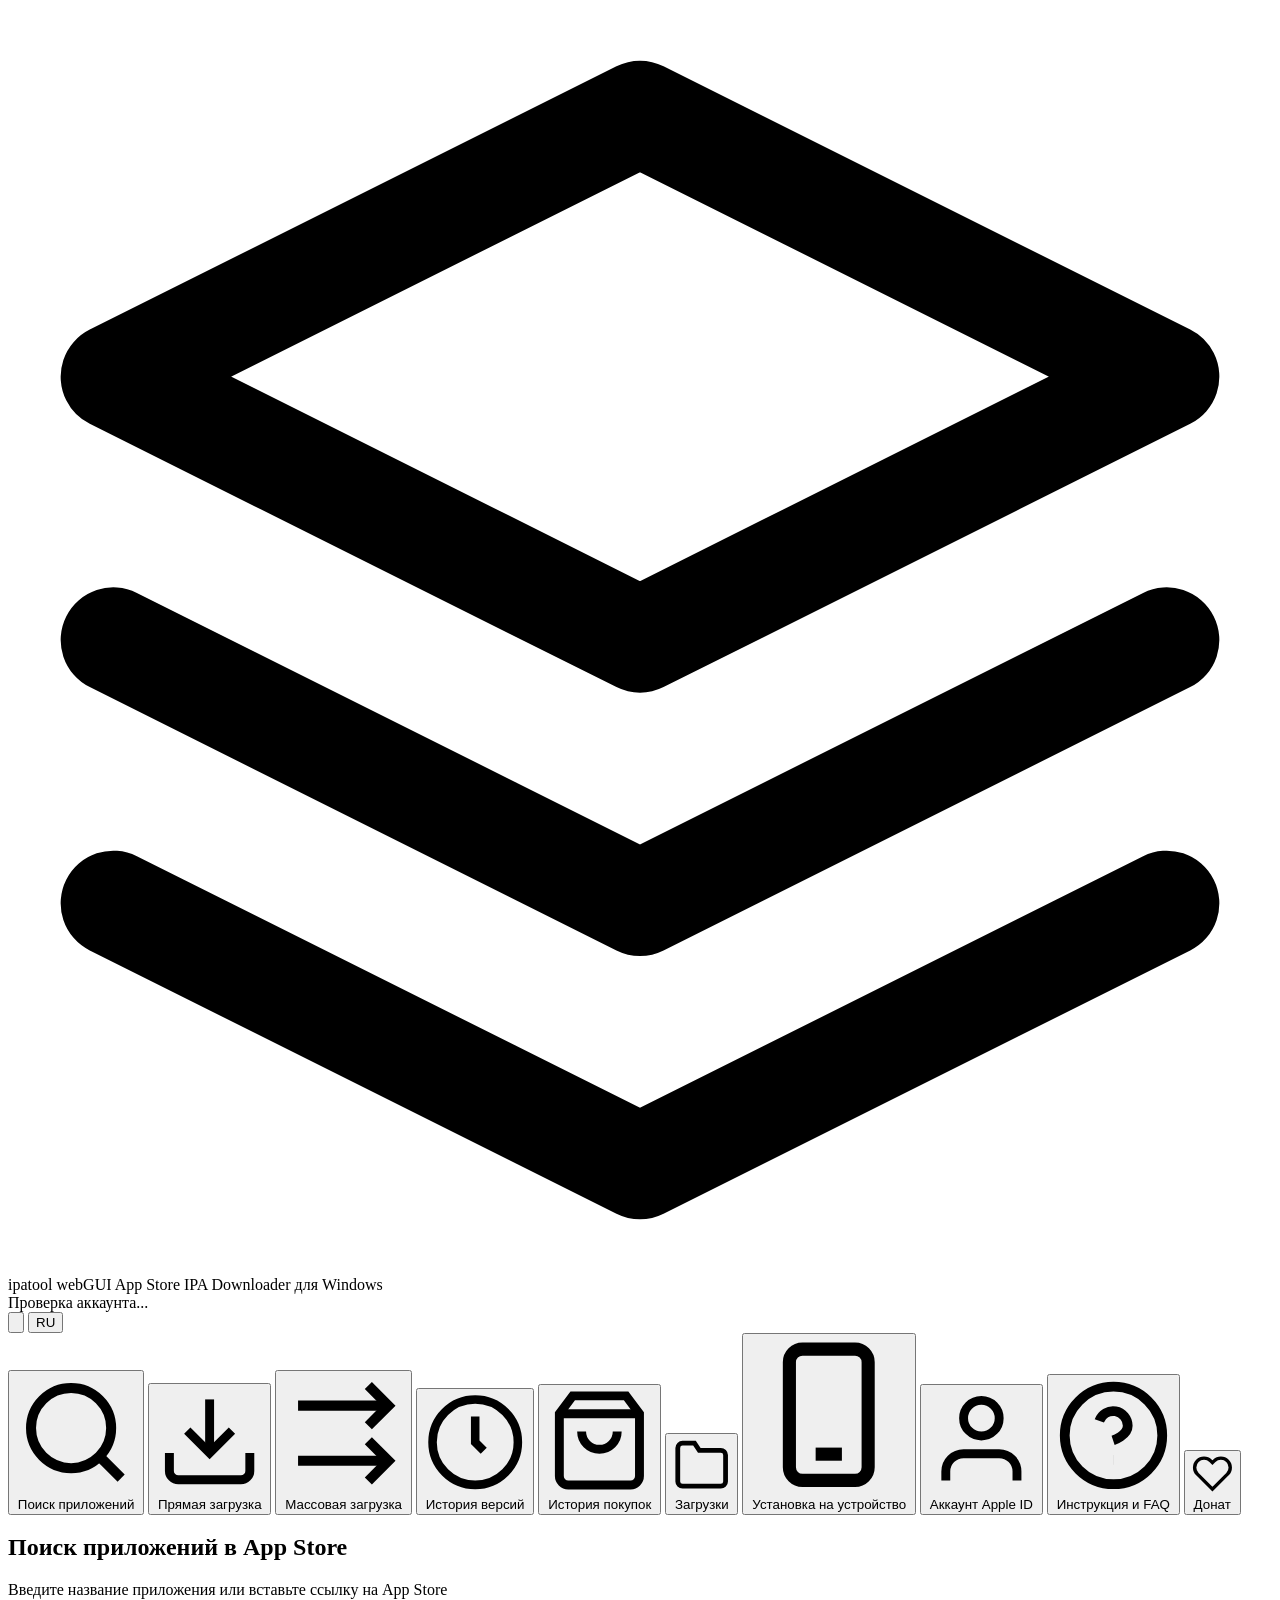
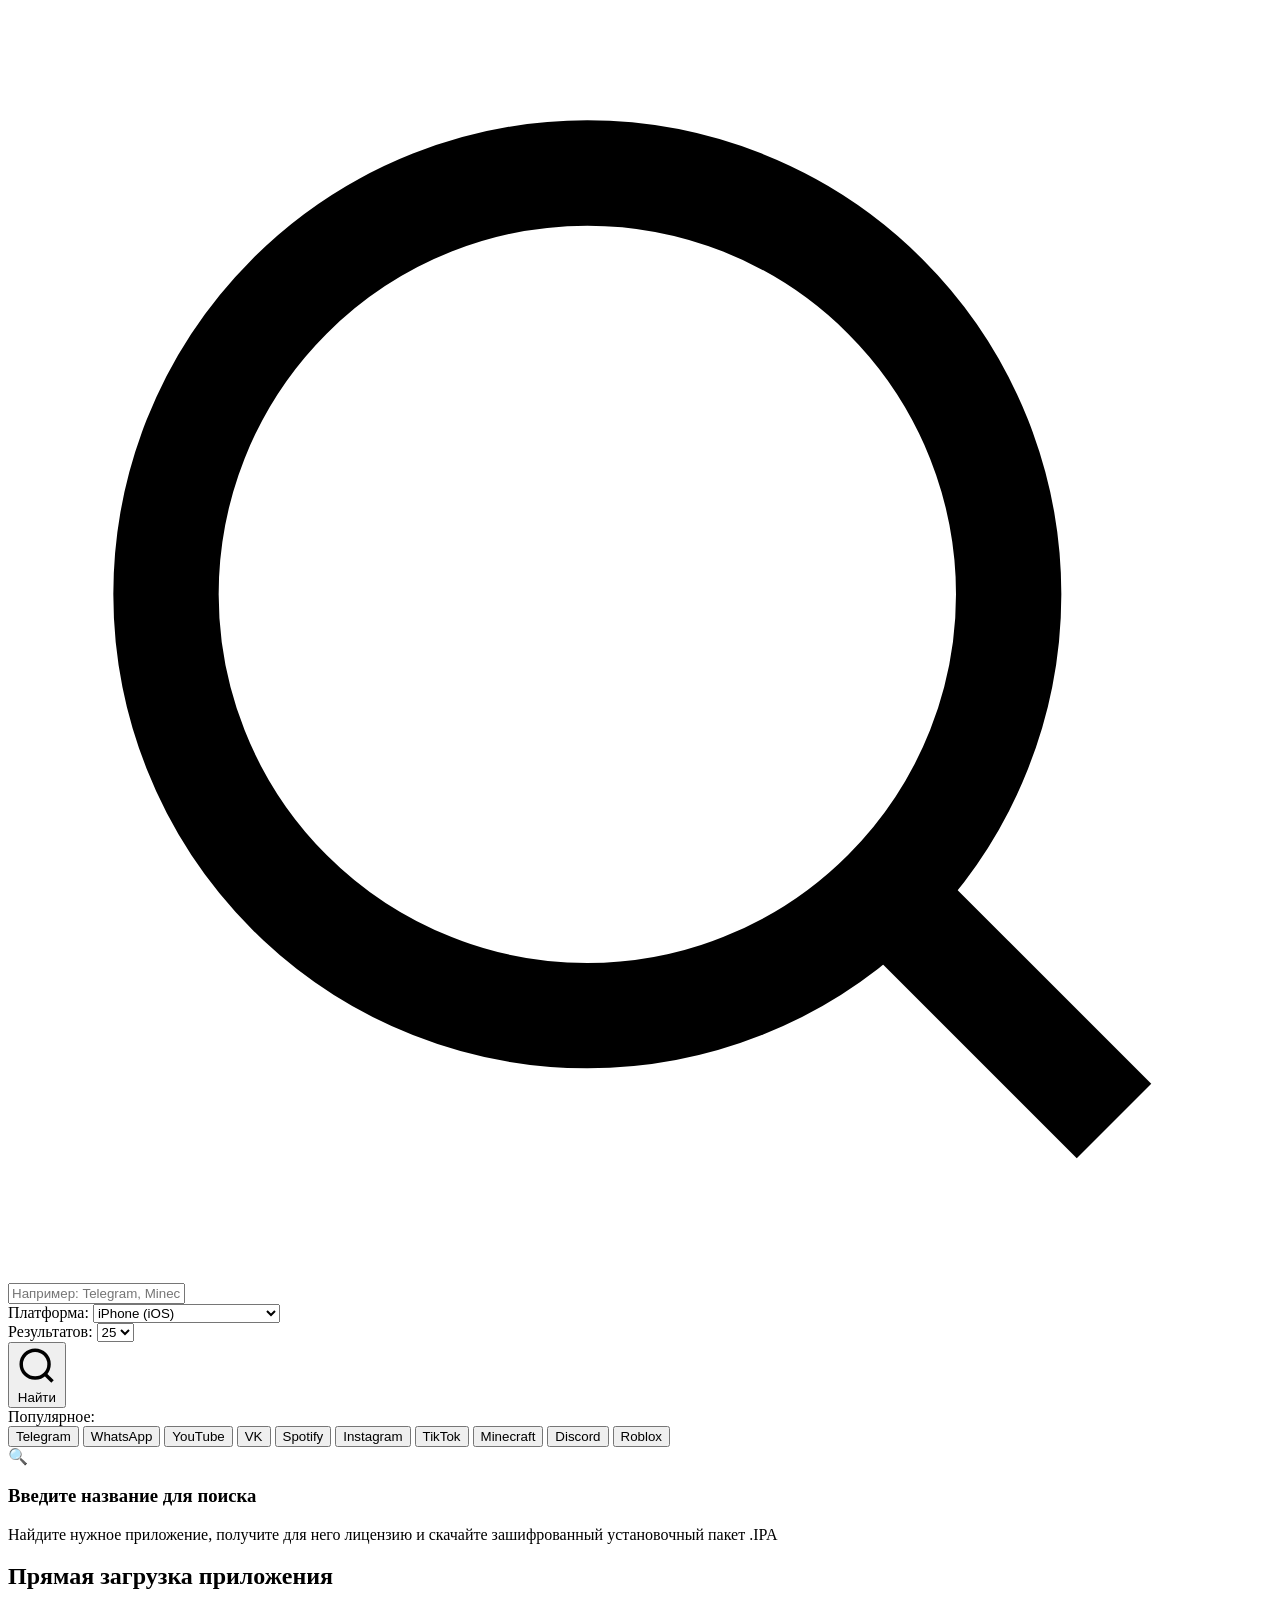
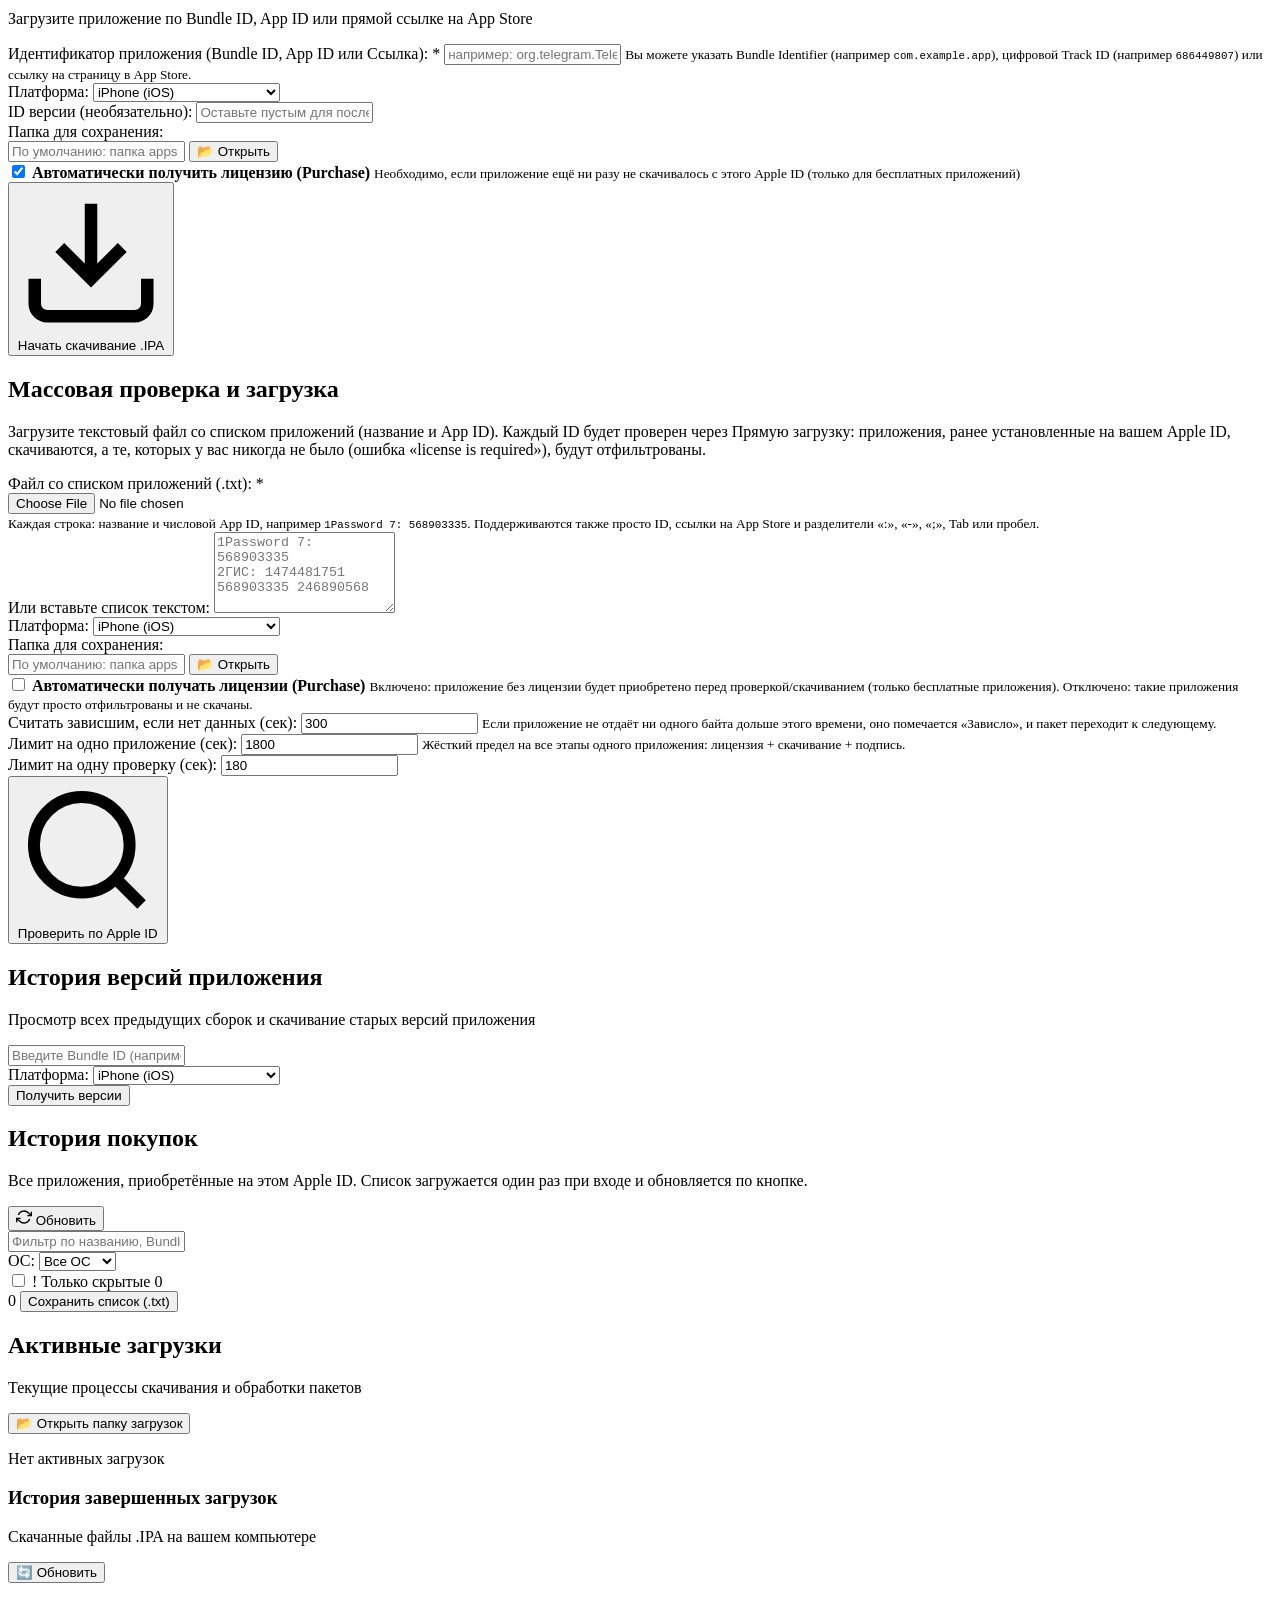
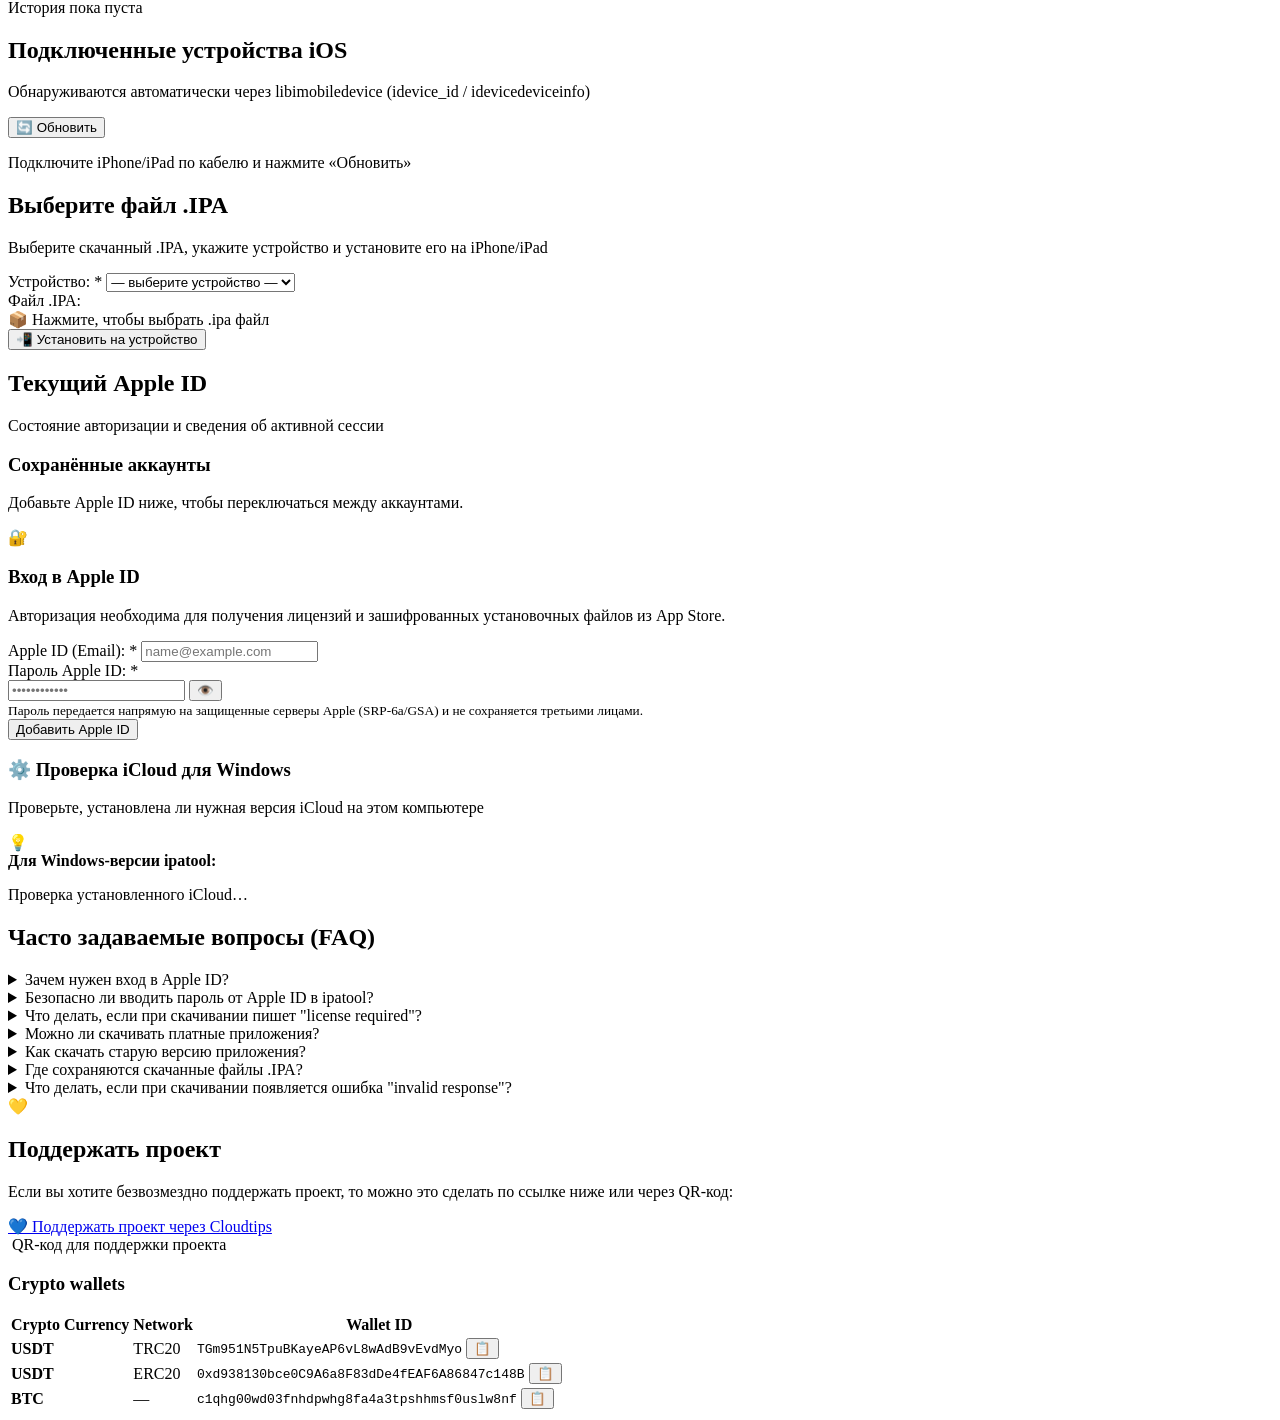
==== commit bb490ba5: "Add multi-account Apple ID support Co-authored-by: arena-agent <297053741+arena-agent@users.noreply." ====
--- a/cmd/gui_assets/index.html
+++ b/cmd/gui_assets/index.html
@@ -498,6 +498,7 @@
           <div>
             <h3 data-i18n="batch_results_title">Результаты проверки</h3>
             <p class="text-secondary" id="batch-results-summary"></p>
+            <p class="batch-account-context" id="batch-results-account"></p>
           </div>
           <div class="app-actions">
             <button class="btn btn-outline btn-sm" onclick="batchSelectAll(true)">
@@ -528,6 +529,7 @@
         <div class="card-header">
           <h3 data-i18n="batch_download_progress_title">Массовое скачивание...</h3>
           <p class="text-secondary" id="batch-download-progress-text"></p>
+          <p class="batch-account-context" id="batch-download-account"></p>
         </div>
         <div class="dl-progress-bar-bg">
           <div id="batch-download-progress-fill" class="dl-progress-bar-fill" style="width:0%"></div>
@@ -869,7 +871,16 @@
             <p class="text-secondary" data-i18n="account_card_desc">Состояние авторизации и сведения об активной сессии</p>
           </div>
 
-          <!-- Logged In State -->
+          <div class="account-profiles-block">
+            <div class="account-profiles-heading">
+              <h3 data-i18n="accounts_saved_title">Сохранённые аккаунты</h3>
+              <span id="accounts-count" class="text-secondary"></span>
+            </div>
+            <div id="accounts-list" class="accounts-list"></div>
+            <p id="accounts-empty" class="text-secondary" data-i18n="accounts_empty">Добавьте Apple ID ниже, чтобы переключаться между аккаунтами.</p>
+          </div>
+
+          <!-- Active account details -->
           <div id="account-logged-in-box" class="account-details" style="display:none">
             <div class="account-user-header">
               <div class="account-avatar">
@@ -899,13 +910,13 @@
 
             <div class="account-actions">
               <button class="btn btn-danger" onclick="confirmLogout()">
-                🚪 <span data-i18n="logout_btn">Выйти из аккаунта</span>
+                🗑️ <span data-i18n="logout_btn">Удалить аккаунт из программы</span>
               </button>
             </div>
           </div>
 
-          <!-- Logged Out / Login Form State -->
-          <div id="account-logged-out-box">
+          <!-- Add another Apple ID; this form stays available when accounts are saved. -->
+          <div id="account-add-box">
             <div class="login-intro">
               <div class="login-shield-icon">🔐</div>
               <h3 data-i18n="login_prompt_title">Вход в Apple ID</h3>
@@ -947,7 +958,7 @@
 
               <div class="form-actions">
                 <button type="submit" id="login-submit-btn" class="btn btn-primary btn-lg full-width">
-                  <span data-i18n="login_btn">Войти в Apple ID</span>
+                  <span data-i18n="login_btn">Добавить Apple ID</span>
                 </button>
               </div>
             </form>
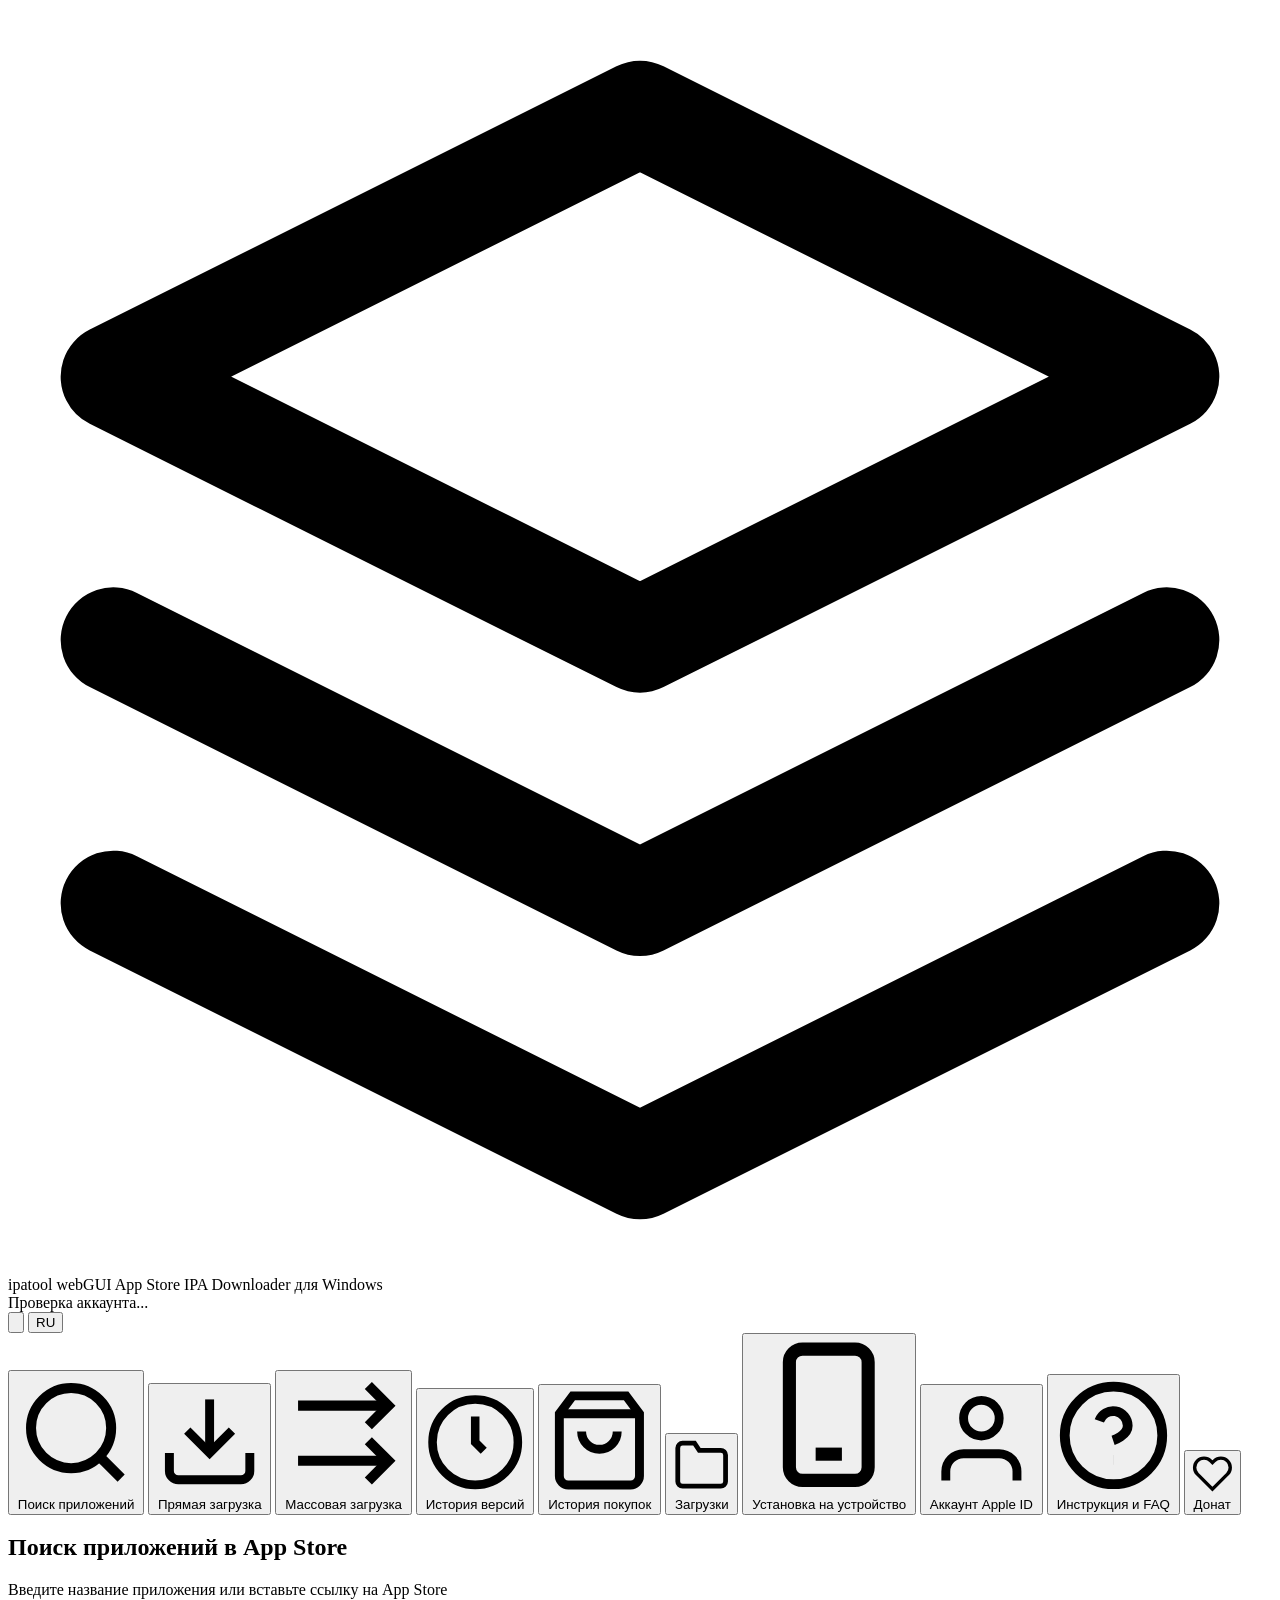
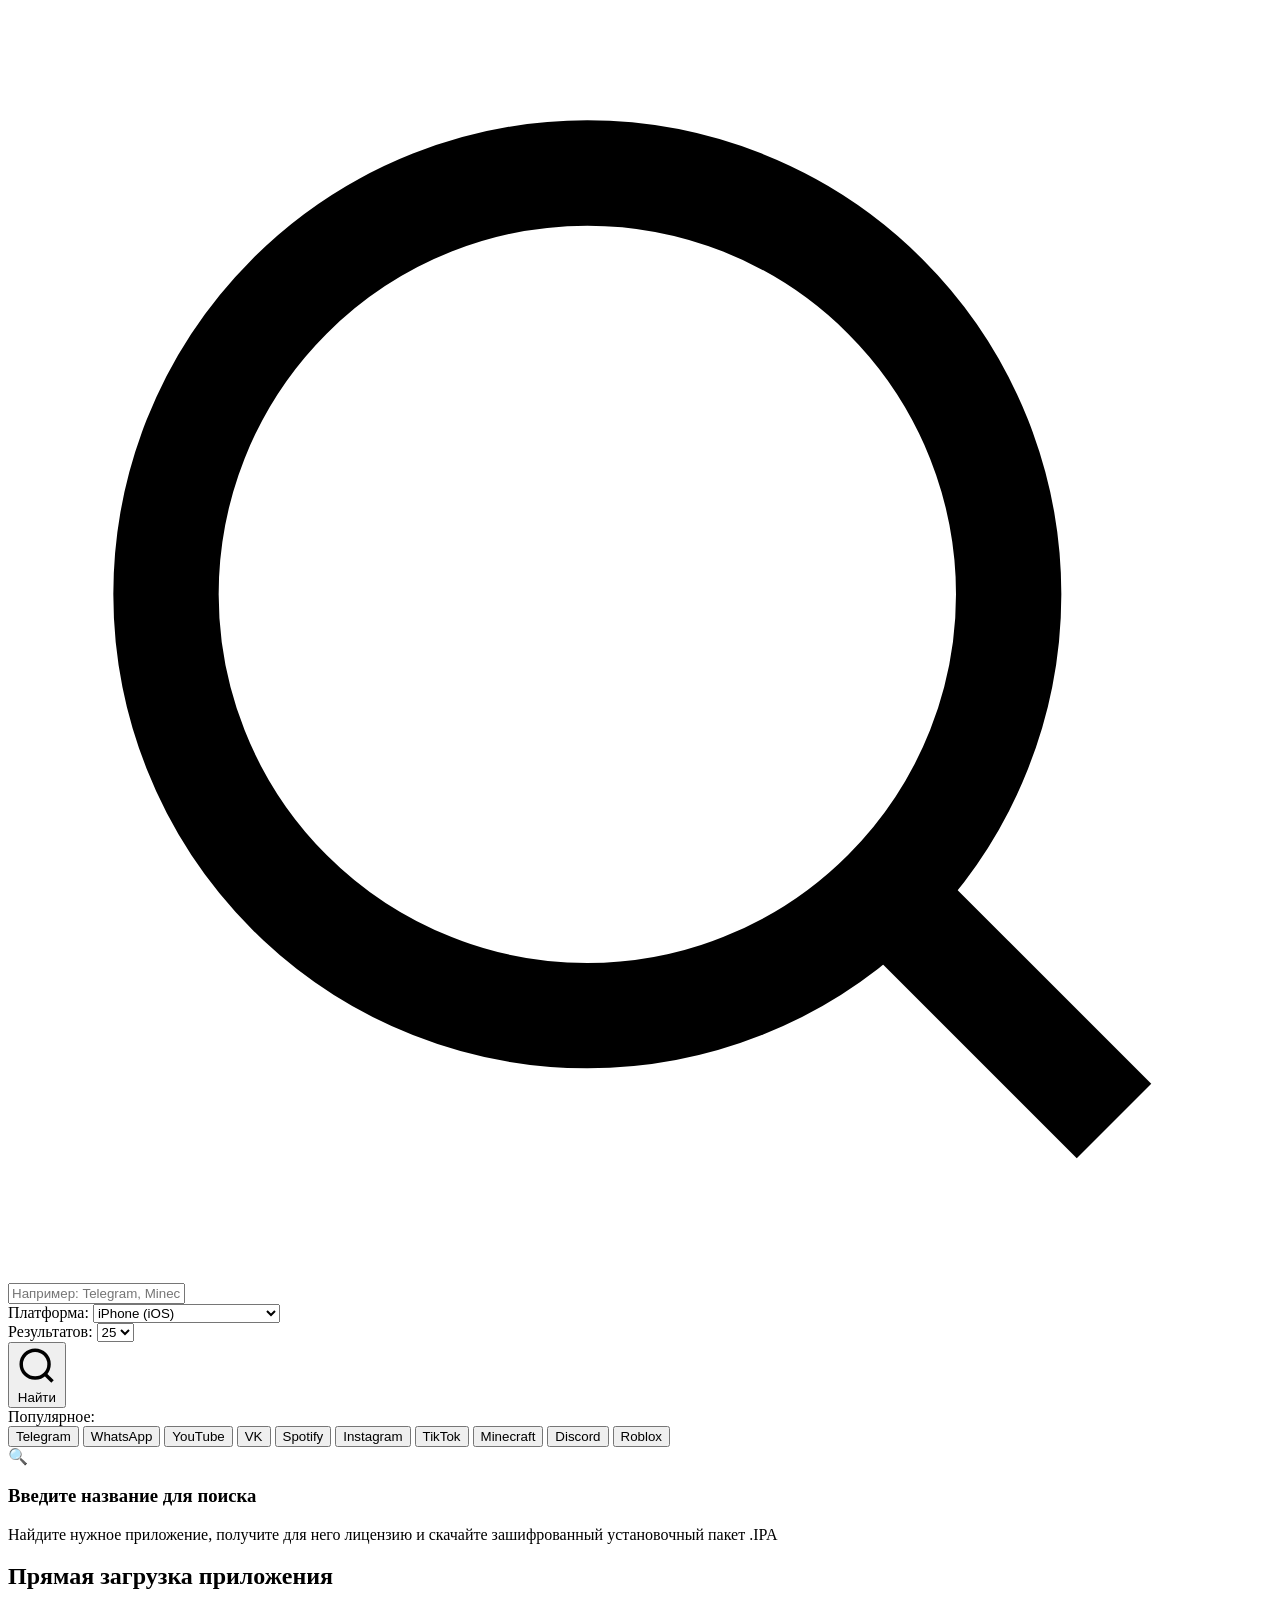
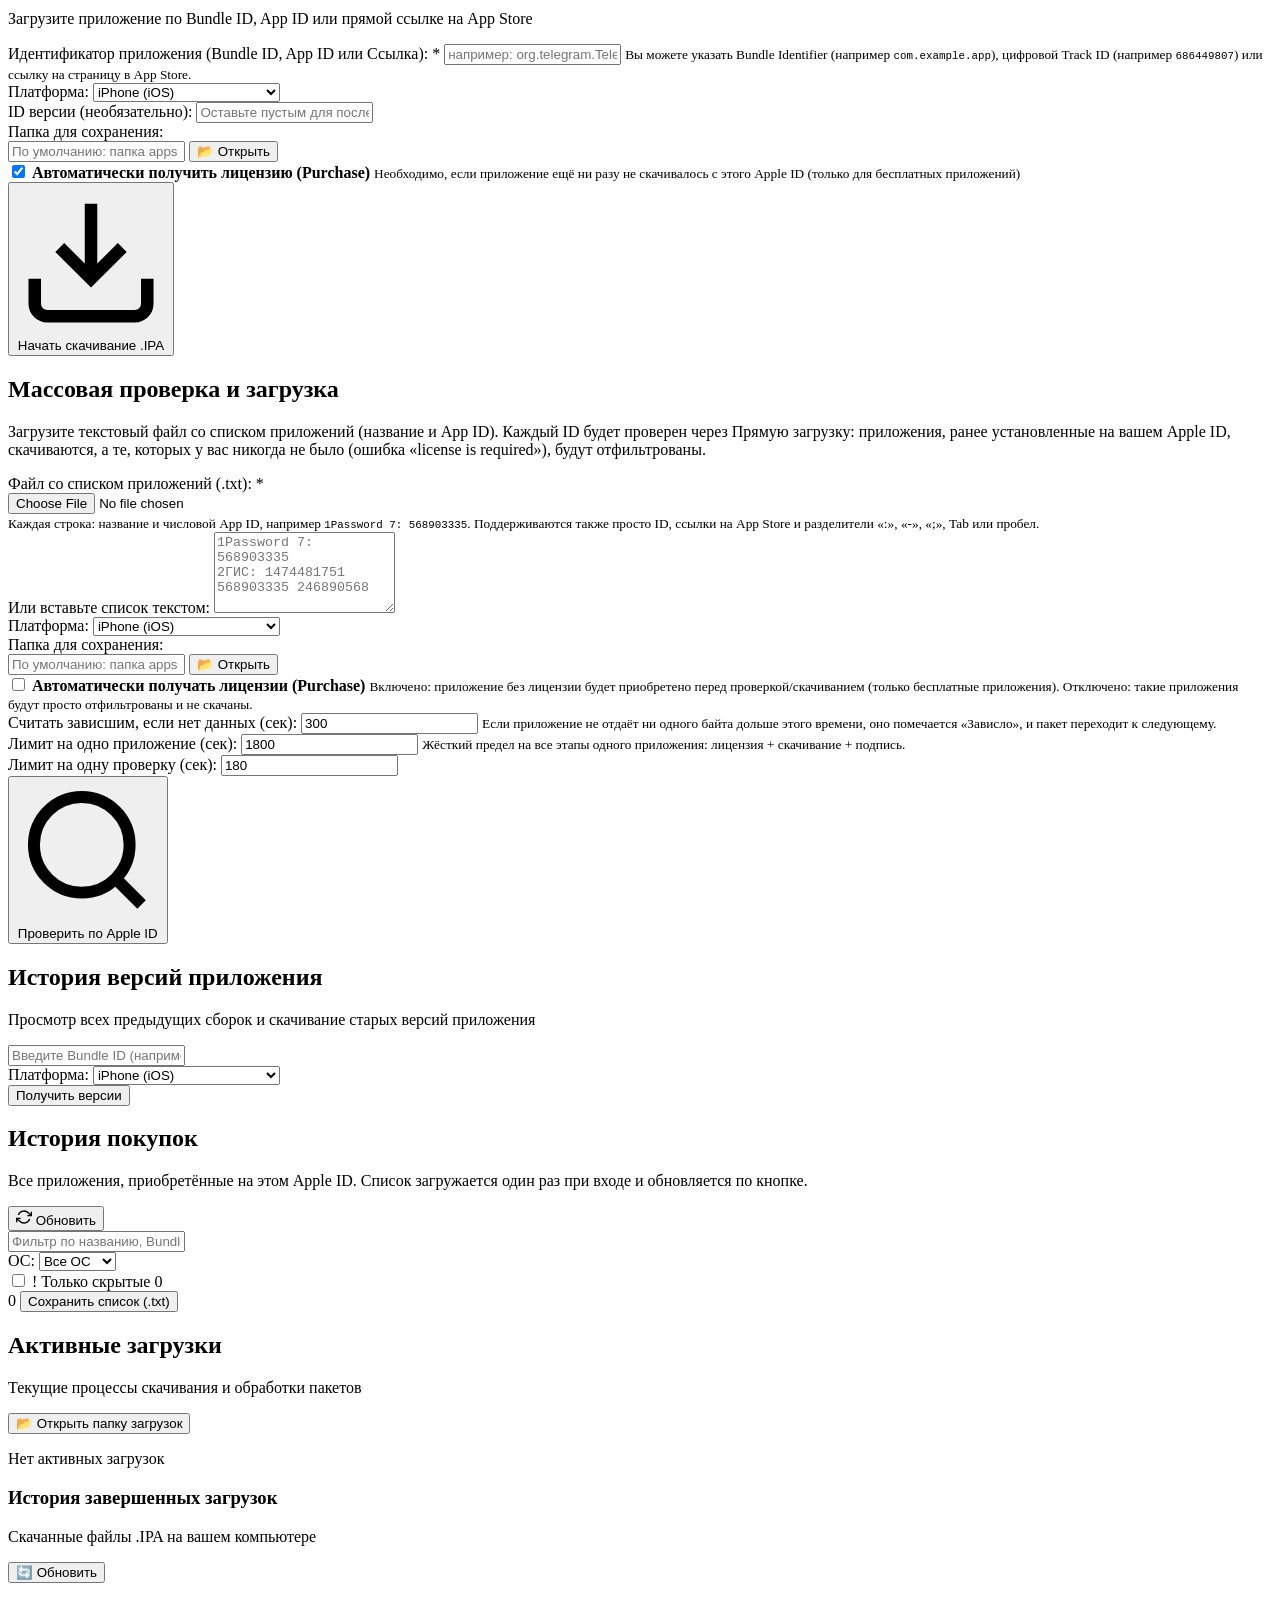
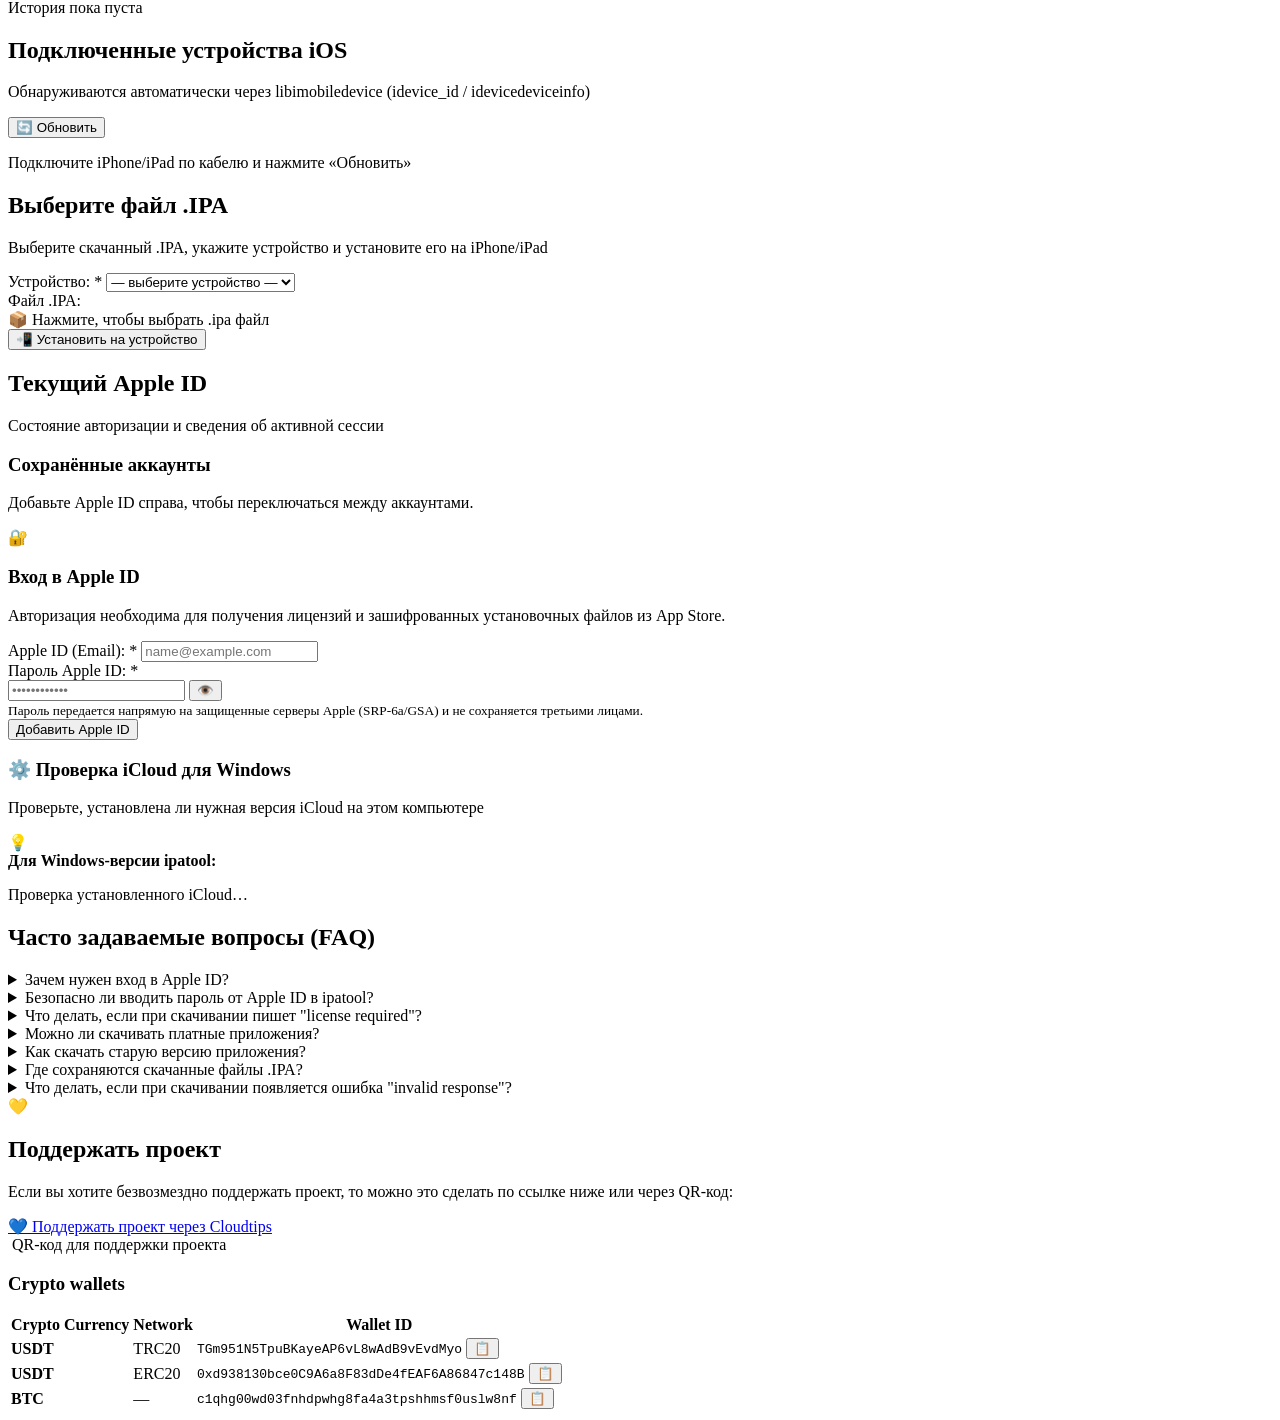
==== commit dd069d67: "Reposition Apple ID account panels Co-authored-by: arena-agent <297053741+arena-agent@users.noreply." ====
--- a/cmd/gui_assets/index.html
+++ b/cmd/gui_assets/index.html
@@ -865,19 +865,70 @@
       <div class="account-grid">
 
         <!-- Account Status Card -->
-        <div class="card account-card">
+        <div class="card full-grid-width">
           <div class="card-header">
             <h2 data-i18n="account_card_title">Текущий Apple ID</h2>
             <p class="text-secondary" data-i18n="account_card_desc">Состояние авторизации и сведения об активной сессии</p>
           </div>
 
-          <div class="account-profiles-block">
-            <div class="account-profiles-heading">
-              <h3 data-i18n="accounts_saved_title">Сохранённые аккаунты</h3>
-              <span id="accounts-count" class="text-secondary"></span>
-            </div>
-            <div id="accounts-list" class="accounts-list"></div>
-            <p id="accounts-empty" class="text-secondary" data-i18n="accounts_empty">Добавьте Apple ID ниже, чтобы переключаться между аккаунтами.</p>
+          <div class="account-management-grid">
+            <div class="account-profiles-block">
+              <div class="account-profiles-heading">
+                <h3 data-i18n="accounts_saved_title">Сохранённые аккаунты</h3>
+                <span id="accounts-count" class="text-secondary"></span>
+              </div>
+              <div id="accounts-list" class="accounts-list"></div>
+              <p id="accounts-empty" class="text-secondary" data-i18n="accounts_empty">Добавьте Apple ID справа, чтобы переключаться между аккаунтами.</p>
+            </div>
+
+            <!-- Add another Apple ID; this form stays available when accounts are saved. -->
+            <div id="account-add-box">
+              <div class="login-intro">
+                <div class="login-shield-icon">🔐</div>
+                <h3 data-i18n="login_prompt_title">Вход в Apple ID</h3>
+                <p class="text-secondary" data-i18n="login_prompt_desc">Авторизация необходима для получения лицензий и зашифрованных установочных файлов из App Store.</p>
+              </div>
+
+              <form id="login-form" onsubmit="handleLogin(event)" class="vertical-form">
+                <div class="form-group">
+                  <label for="login-email">
+                    <span data-i18n="login_email_label">Apple ID (Email):</span>
+                    <span class="required">*</span>
+                  </label>
+                  <input
+                    type="email"
+                    id="login-email"
+                    class="input-control"
+                    placeholder="name@example.com"
+                    required
+                  >
+                </div>
+
+                <div class="form-group">
+                  <label for="login-password">
+                    <span data-i18n="login_password_label">Пароль Apple ID:</span>
+                    <span class="required">*</span>
+                  </label>
+                  <div class="password-input-wrapper">
+                    <input
+                      type="password"
+                      id="login-password"
+                      class="input-control"
+                      placeholder="••••••••••••"
+                      required
+                    >
+                    <button type="button" class="icon-btn-inline" onclick="togglePasswordVisibility('login-password')">👁️</button>
+                  </div>
+                  <small class="form-hint" data-i18n="login_security_hint">Пароль передается напрямую на защищенные серверы Apple (SRP-6a/GSA) и не сохраняется третьими лицами.</small>
+                </div>
+
+                <div class="form-actions">
+                  <button type="submit" id="login-submit-btn" class="btn btn-primary btn-lg full-width">
+                    <span data-i18n="login_btn">Добавить Apple ID</span>
+                  </button>
+                </div>
+              </form>
+            </div>
           </div>
 
           <!-- Active account details -->
@@ -915,54 +966,6 @@
             </div>
           </div>
 
-          <!-- Add another Apple ID; this form stays available when accounts are saved. -->
-          <div id="account-add-box">
-            <div class="login-intro">
-              <div class="login-shield-icon">🔐</div>
-              <h3 data-i18n="login_prompt_title">Вход в Apple ID</h3>
-              <p class="text-secondary" data-i18n="login_prompt_desc">Авторизация необходима для получения лицензий и зашифрованных установочных файлов из App Store.</p>
-            </div>
-
-            <form id="login-form" onsubmit="handleLogin(event)" class="vertical-form">
-              <div class="form-group">
-                <label for="login-email">
-                  <span data-i18n="login_email_label">Apple ID (Email):</span>
-                  <span class="required">*</span>
-                </label>
-                <input 
-                  type="email" 
-                  id="login-email" 
-                  class="input-control" 
-                  placeholder="name@example.com"
-                  required
-                >
-              </div>
-
-              <div class="form-group">
-                <label for="login-password">
-                  <span data-i18n="login_password_label">Пароль Apple ID:</span>
-                  <span class="required">*</span>
-                </label>
-                <div class="password-input-wrapper">
-                  <input 
-                    type="password" 
-                    id="login-password" 
-                    class="input-control" 
-                    placeholder="••••••••••••"
-                    required
-                  >
-                  <button type="button" class="icon-btn-inline" onclick="togglePasswordVisibility('login-password')">👁️</button>
-                </div>
-                <small class="form-hint" data-i18n="login_security_hint">Пароль передается напрямую на защищенные серверы Apple (SRP-6a/GSA) и не сохраняется третьими лицами.</small>
-              </div>
-
-              <div class="form-actions">
-                <button type="submit" id="login-submit-btn" class="btn btn-primary btn-lg full-width">
-                  <span data-i18n="login_btn">Добавить Apple ID</span>
-                </button>
-              </div>
-            </form>
-          </div>
         </div>
 
         <!-- iCloud Presence Check Card (Windows-only; hidden on macOS) -->
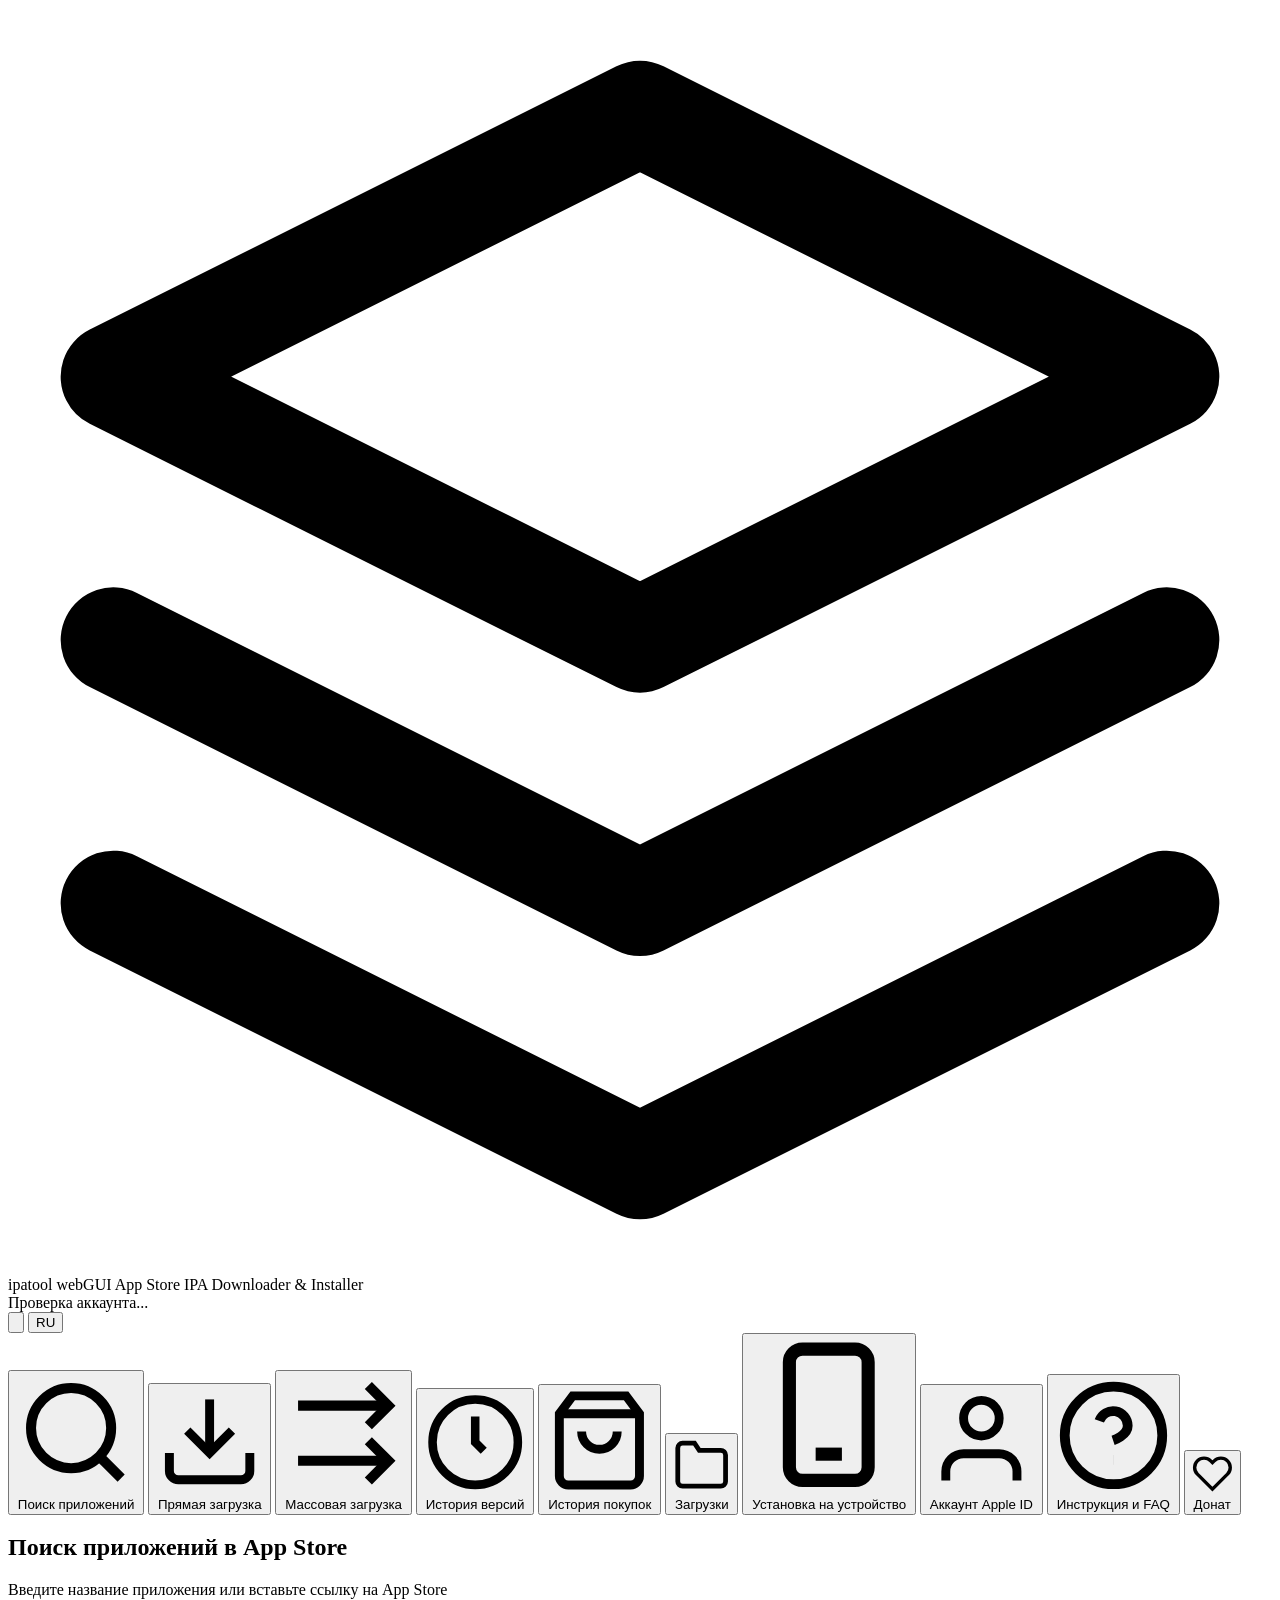
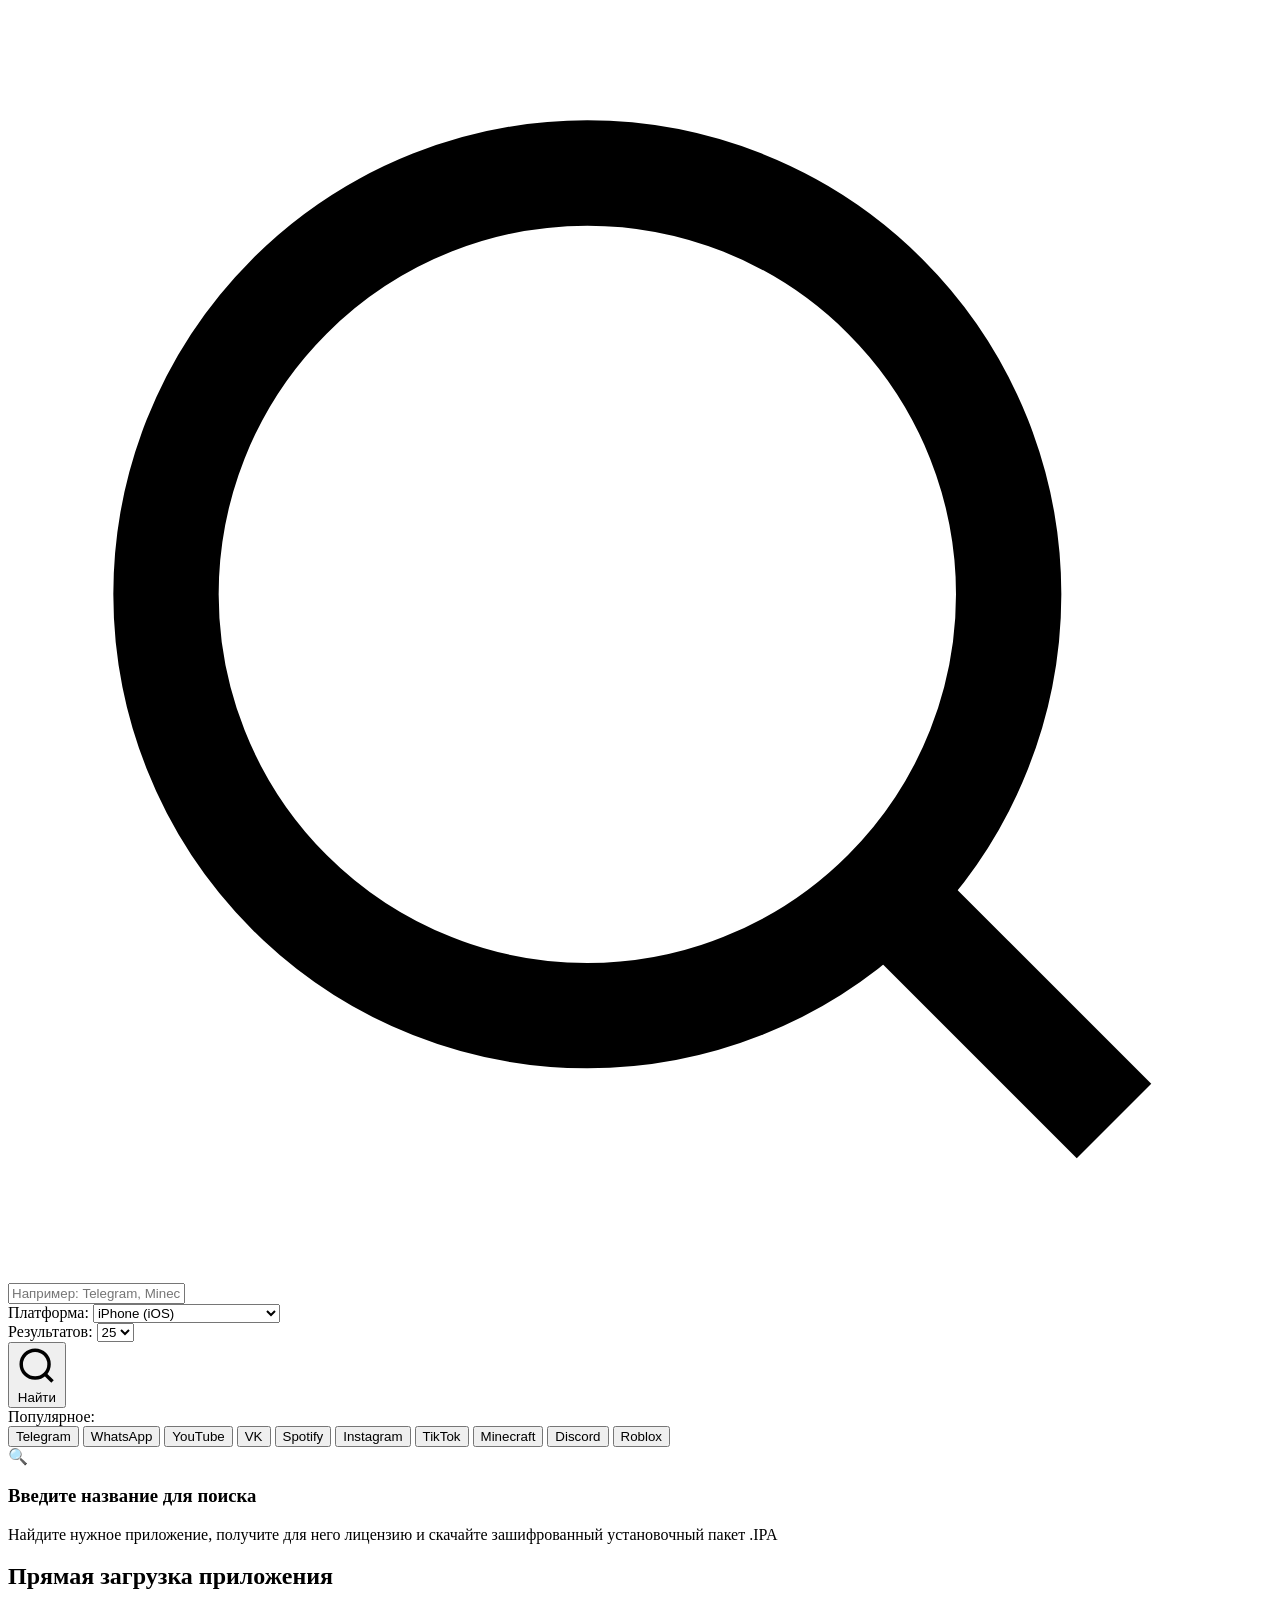
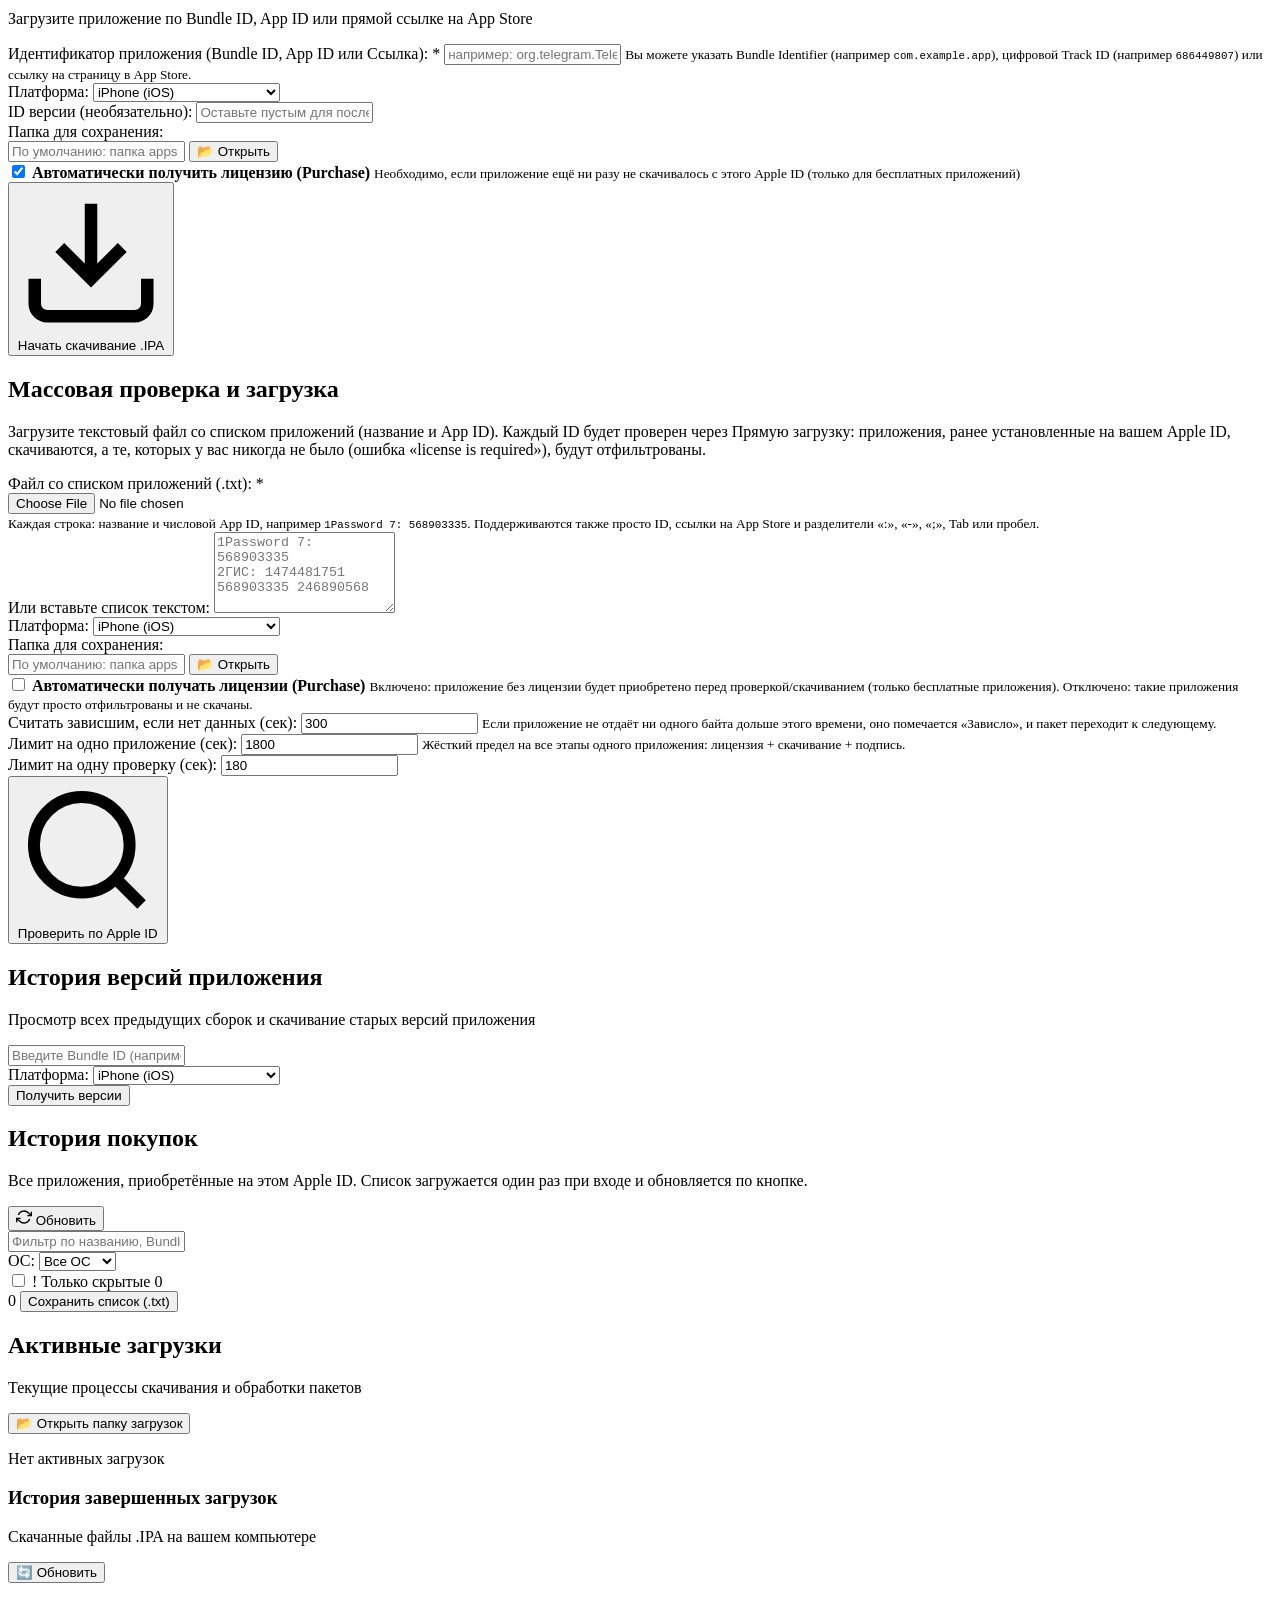
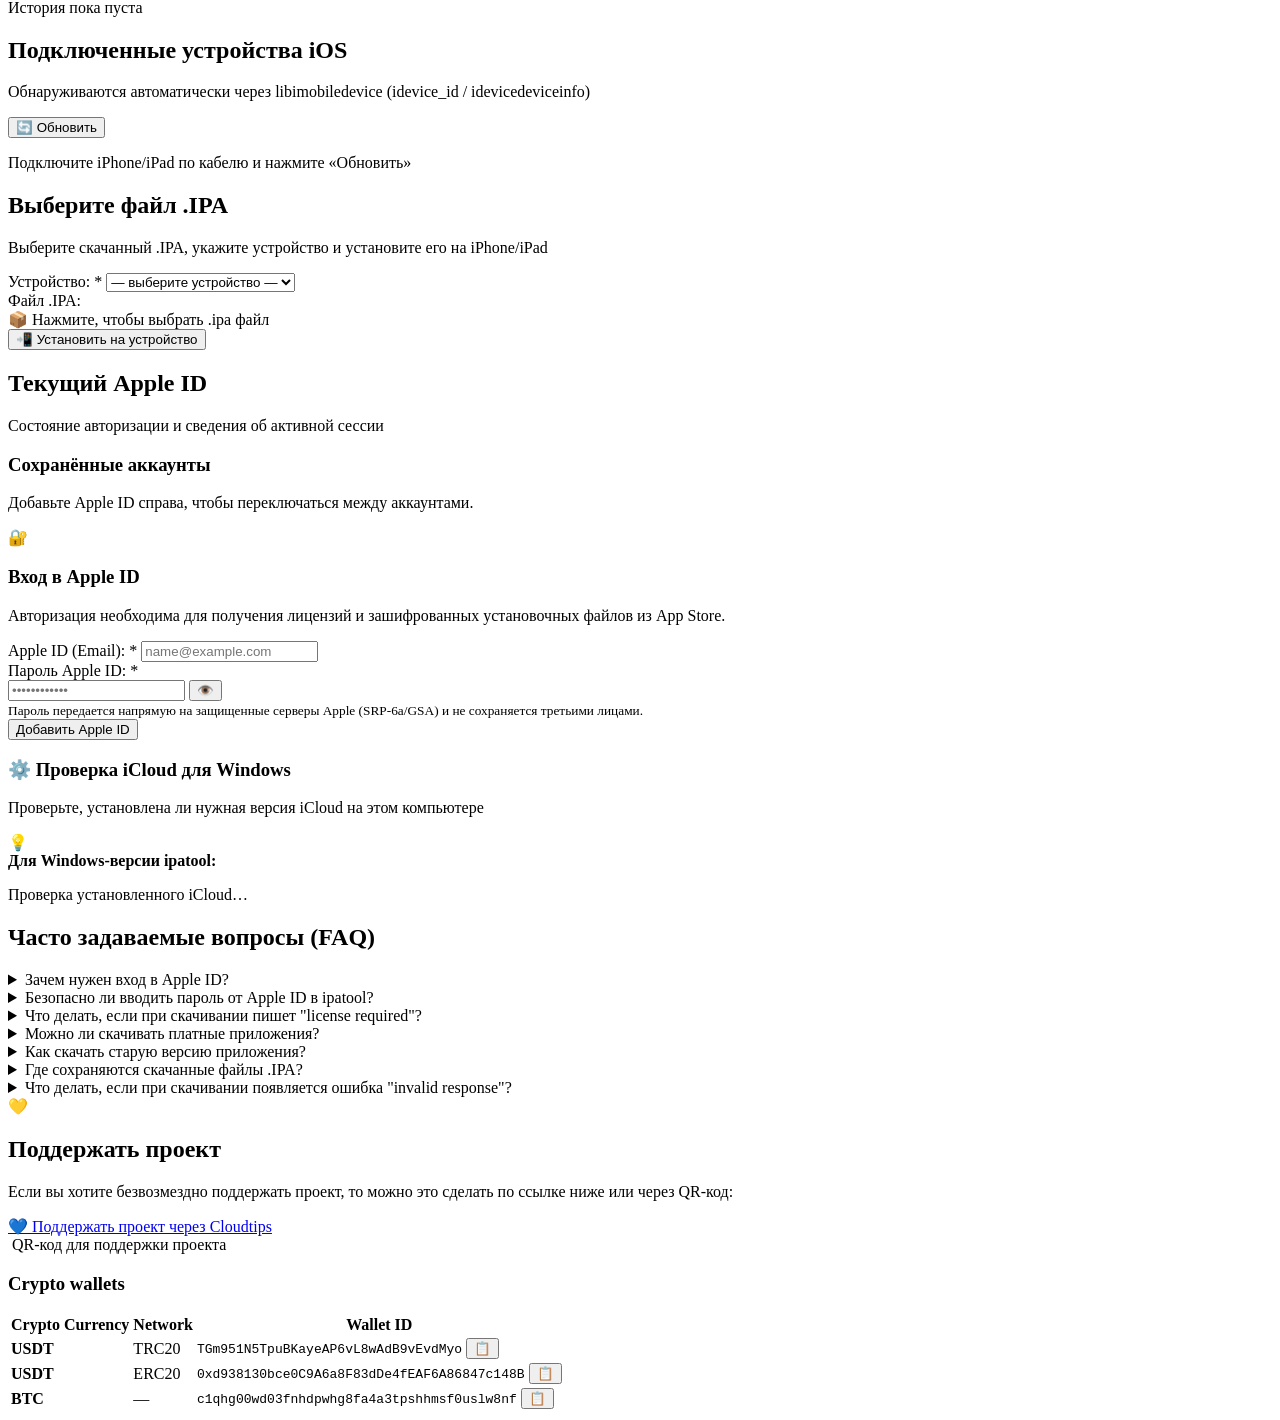
==== commit ab0409f2: "Update index.html" ====
--- a/cmd/gui_assets/index.html
+++ b/cmd/gui_assets/index.html
@@ -17,7 +17,7 @@
       </div>
       <div class="brand-text">
         <span class="brand-title">ipatool <span class="badge-gui">webGUI</span><a id="brand-version" class="brand-version" href="https://github.com/pdx15/ipatool-webGUI/releases" target="_blank" rel="noopener noreferrer" style="display:none"></a><a id="brand-update-pill" class="brand-update-pill" href="https://github.com/pdx15/ipatool-webGUI/releases" target="_blank" rel="noopener noreferrer" style="display:none"></a></span>
-        <span class="brand-subtitle" data-i18n="app_subtitle">App Store IPA Downloader для Windows</span>
+        <span class="brand-subtitle" data-i18n="app_subtitle">App Store IPA Downloader & Installer</span>
       </div>
     </div>
 
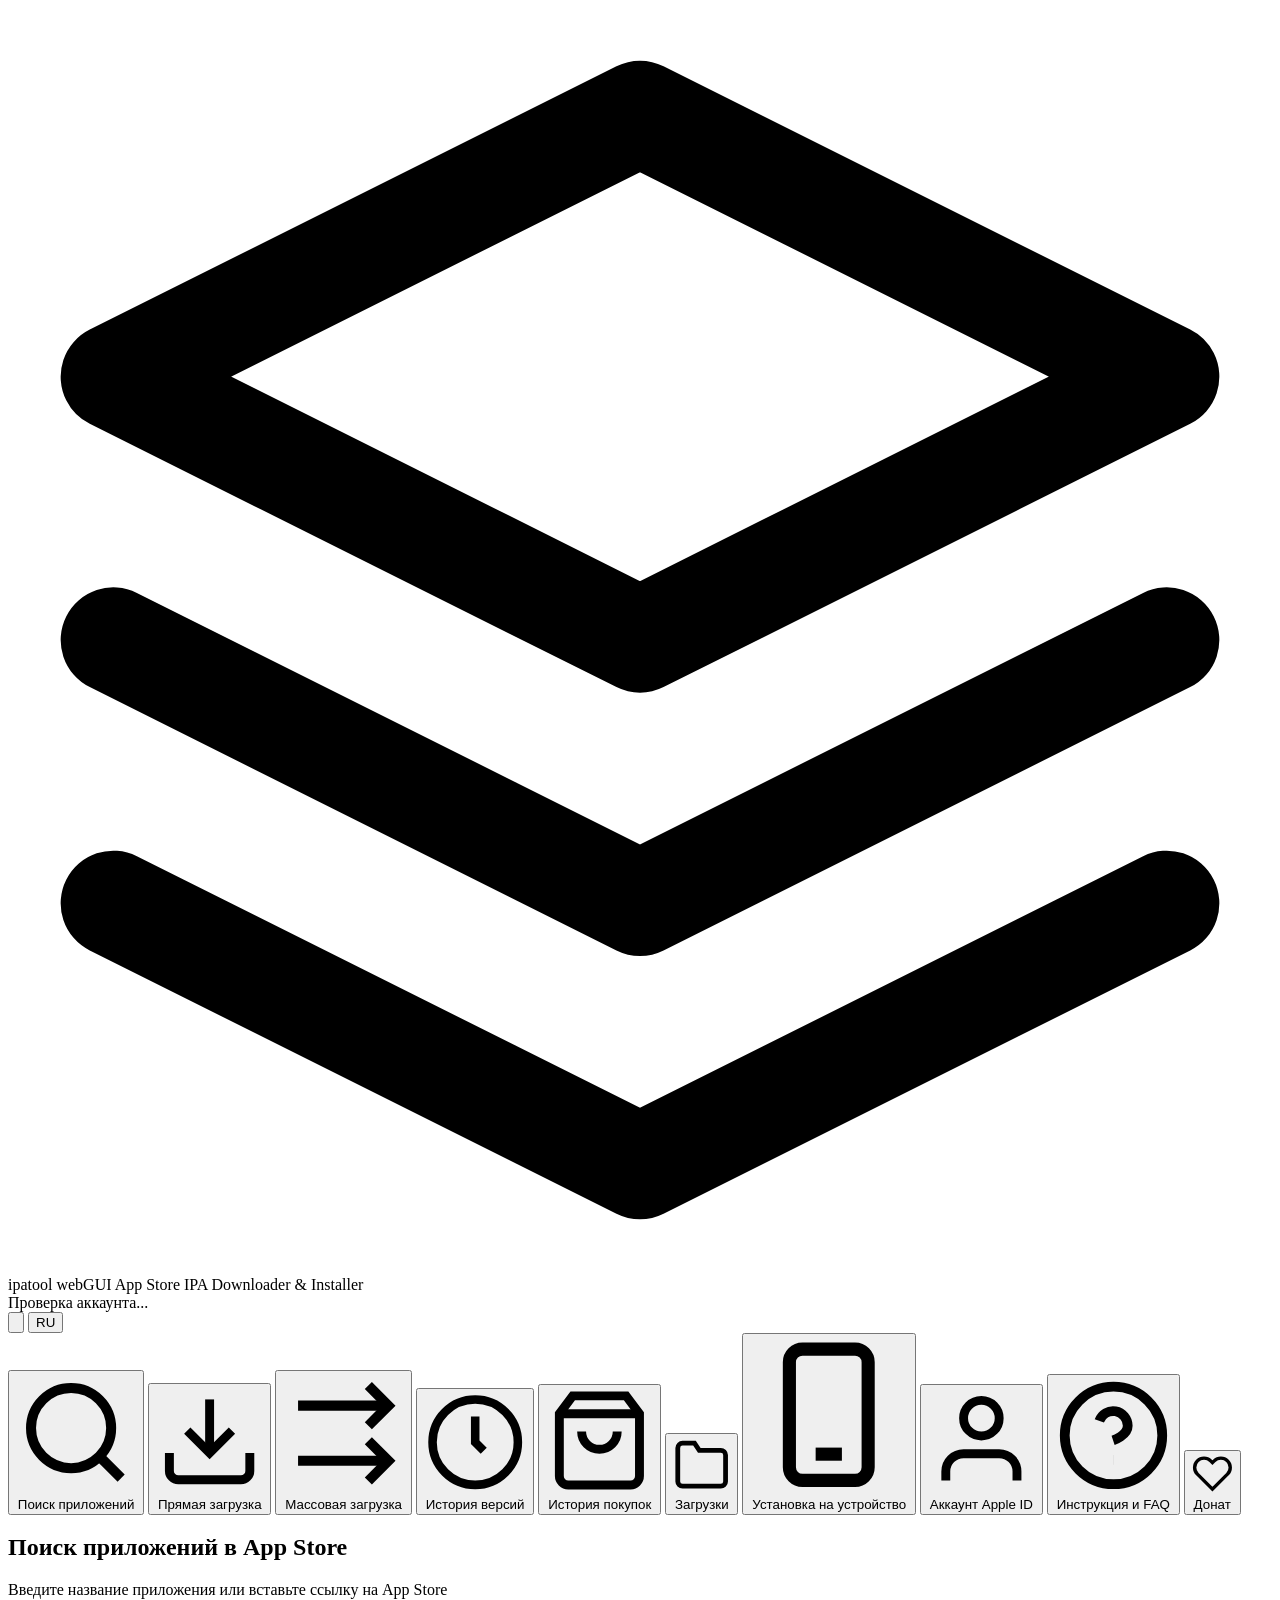
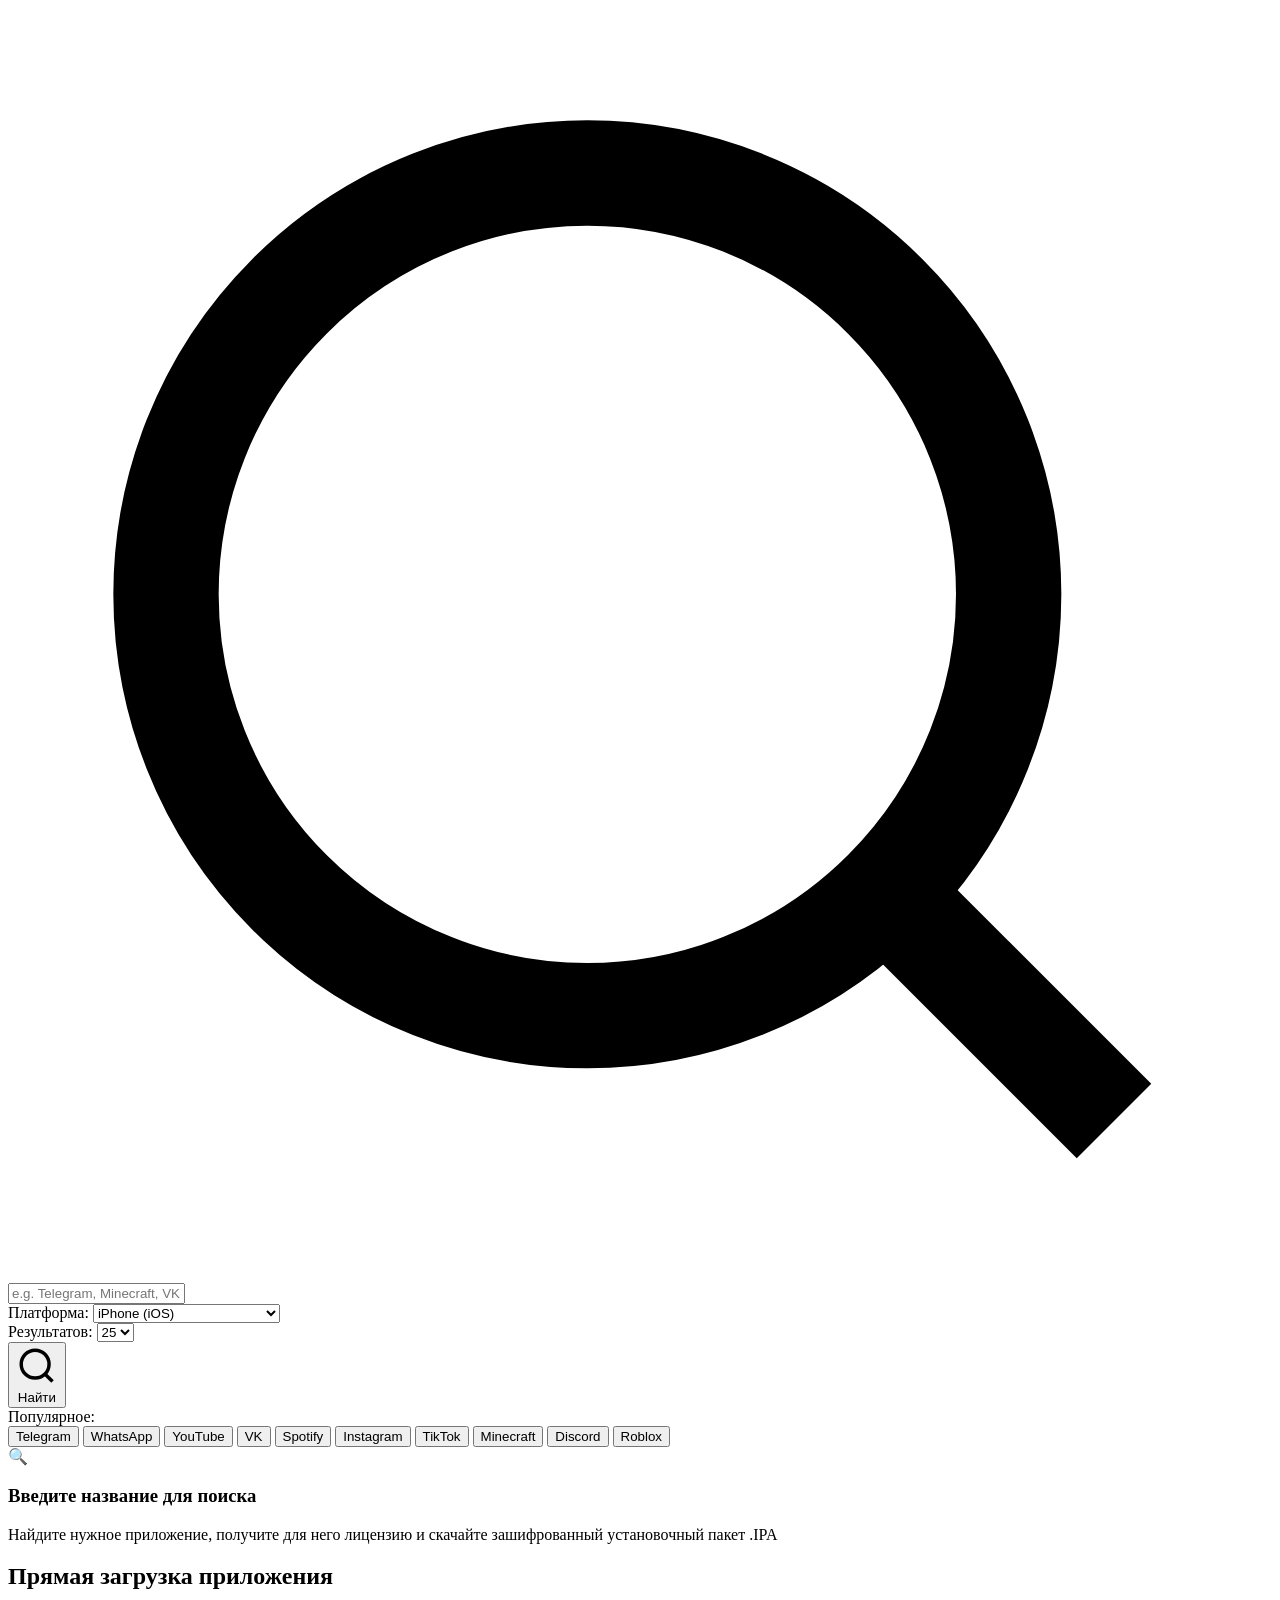
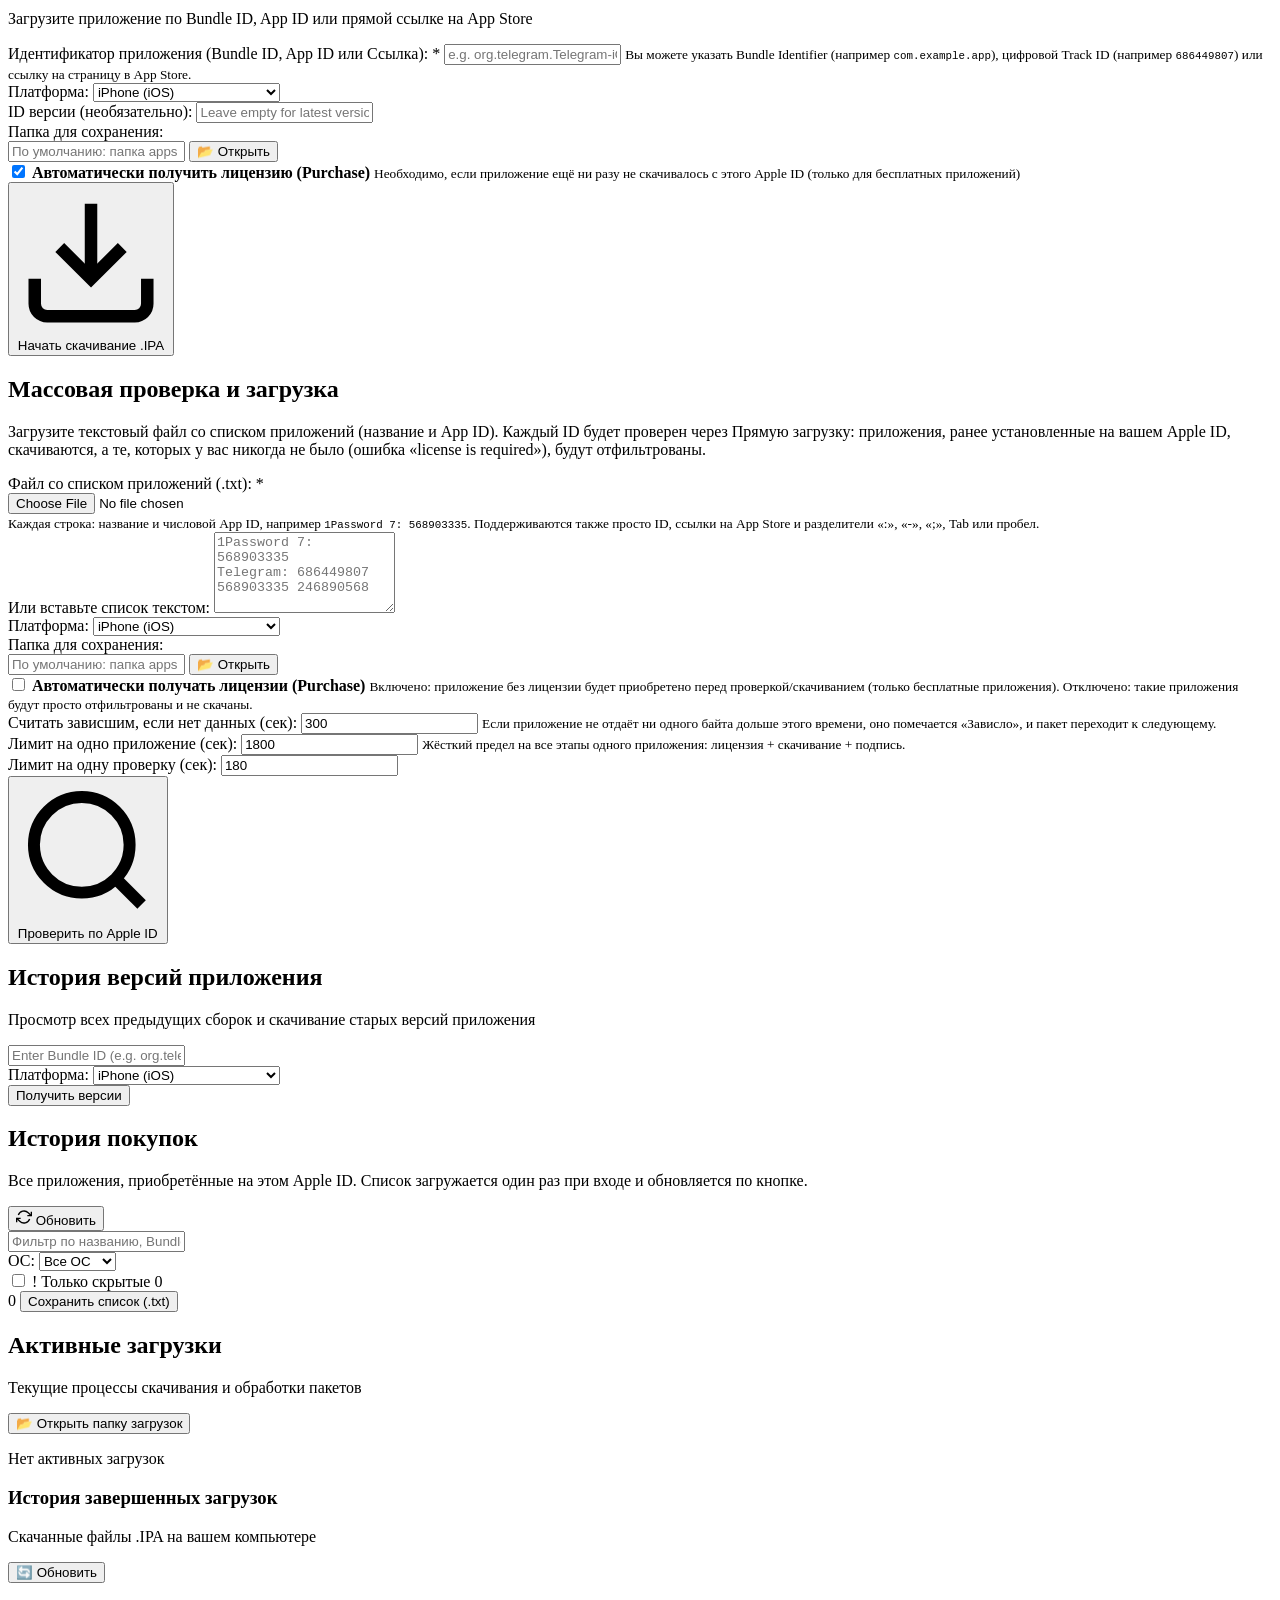
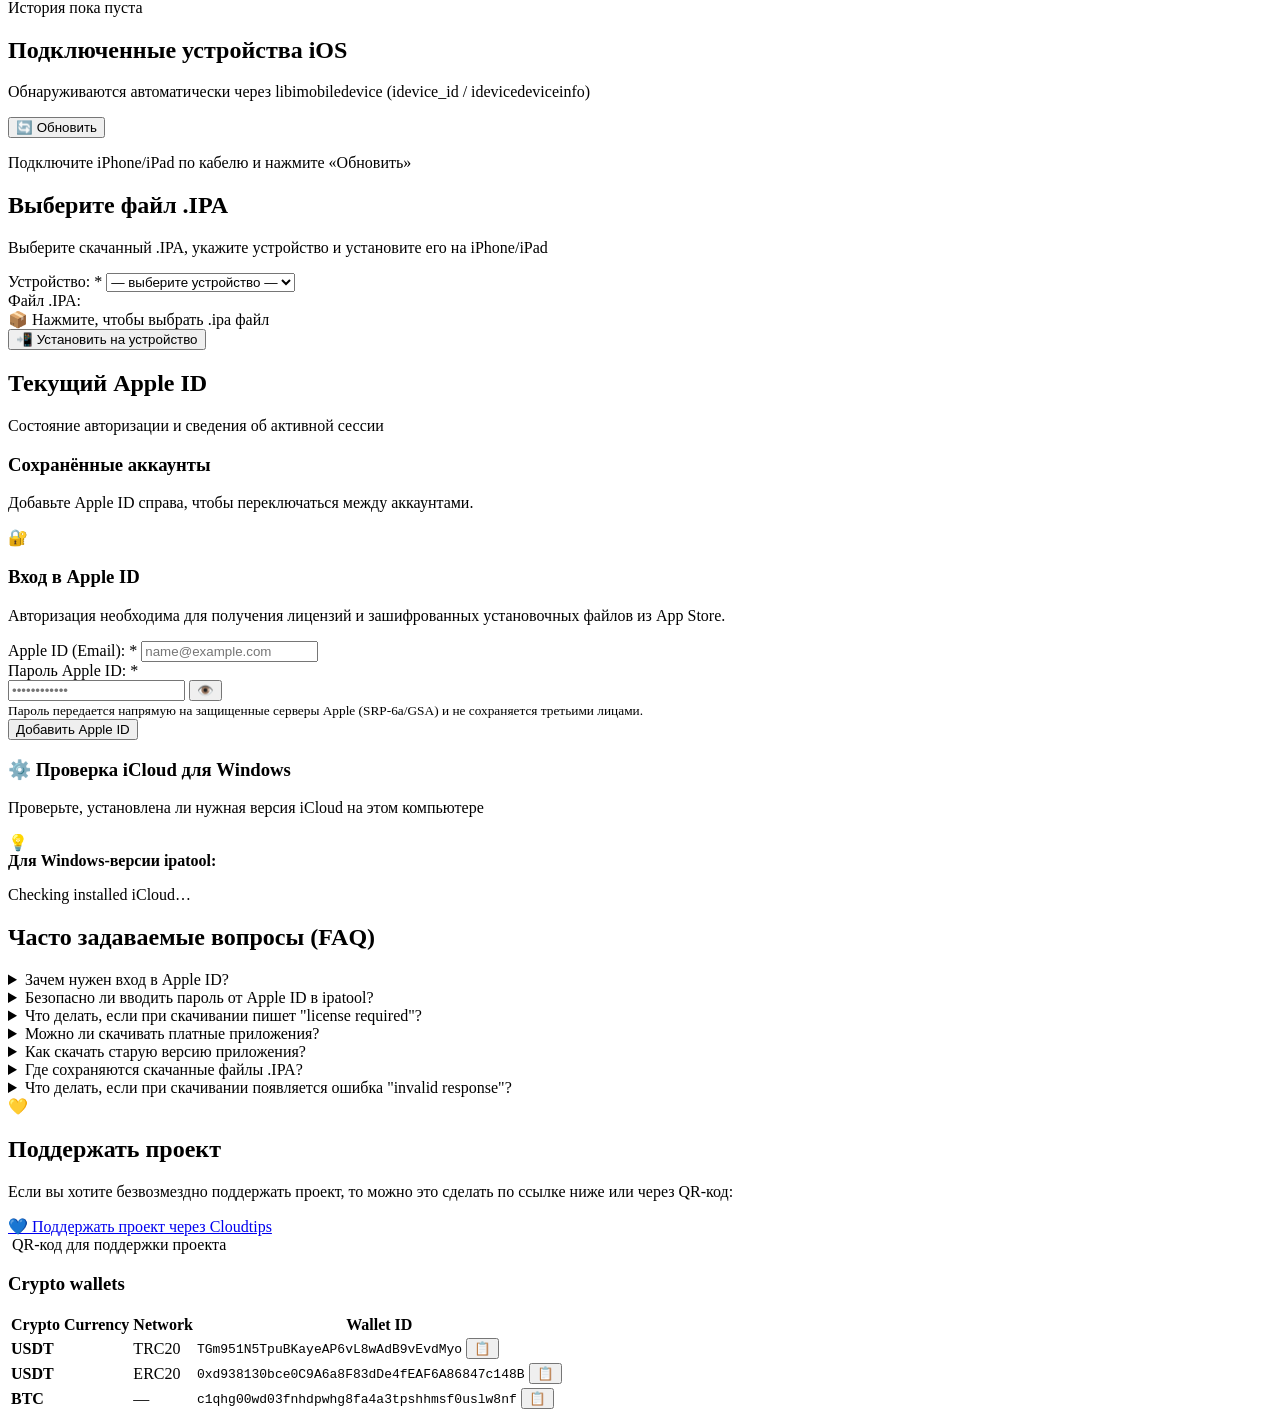
==== commit 637e83b9: "Add Vietnamese UI and Windows build script Add Vietnamese translations and localize more GUI message" ====
--- a/cmd/gui_assets/index.html
+++ b/cmd/gui_assets/index.html
@@ -3,7 +3,7 @@
 <head>
   <meta charset="UTF-8">
   <meta name="viewport" content="width=device-width, initial-scale=1.0">
-  <title>ipatool webGUI — Скачивание IPA из App Store</title>
+  <title data-i18n="window_title">ipatool webGUI — App Store IPA Downloader</title>
   <link rel="stylesheet" href="/assets/style.css">
 </head>
 <body>
@@ -30,7 +30,7 @@
       </div>
 
       <!-- Theme Switcher -->
-      <button id="theme-toggle" class="icon-btn" title="Сменить тему" onclick="toggleTheme()">
+      <button id="theme-toggle" class="icon-btn" title="Toggle theme" data-i18n-title="theme_toggle_title" onclick="toggleTheme()">
         <svg id="theme-icon-dark" viewBox="0 0 24 24" fill="none" stroke="currentColor" stroke-width="2" stroke-linecap="round" stroke-linejoin="round">
           <path d="M21 12.79A9 9 0 1 1 11.21 3 7 7 0 0 0 21 12.79z"></path>
         </svg>
@@ -154,7 +154,7 @@
             <input 
               type="text" 
               id="search-input" 
-              placeholder="Например: Telegram, Minecraft, VK или https://apps.apple.com/app/id..." 
+              placeholder="e.g. Telegram, Minecraft, VK or https://apps.apple.com/app/id..." data-i18n-placeholder="search_placeholder" 
               autocomplete="off"
             >
             <button type="button" id="search-clear-btn" class="clear-btn" onclick="clearSearch()" style="display:none">✕</button>
@@ -243,7 +243,7 @@
         <div id="official-results-section">
           <div class="results-header" id="official-results-header">
             <h3 class="results-section-title" data-i18n="search_official_title">Результаты App Store</h3>
-            <span id="results-count" class="results-count-text">Найдено 0 приложений</span>
+            <span id="results-count" class="results-count-text">0 apps found</span>
           </div>
           <div id="search-results-grid" class="apps-grid"></div>
         </div>
@@ -268,7 +268,7 @@
               type="text" 
               id="direct-app-id" 
               class="input-control" 
-              placeholder="например: org.telegram.Telegram-iOS, 686449807 или https://apps.apple.com/..."
+              placeholder="e.g. org.telegram.Telegram-iOS, 686449807 or https://apps.apple.com/..." data-i18n-placeholder="direct_id_placeholder"
               required
             >
             <small class="form-hint" data-i18n="direct_id_hint">Вы можете указать Bundle Identifier (например <code>com.example.app</code>), цифровой Track ID (например <code>686449807</code>) или ссылку на страницу в App Store.</small>
@@ -293,7 +293,7 @@
                 type="text" 
                 id="direct-version-id" 
                 class="input-control" 
-                placeholder="Оставьте пустым для последней версии"
+                placeholder="Leave empty for latest version" data-i18n-placeholder="version_id_placeholder"
               >
             </div>
           </div>
@@ -308,7 +308,7 @@
                 data-i18n-placeholder="output_folder_placeholder"
                 placeholder="По умолчанию: папка apps в текущей папке"
               >
-              <button type="button" class="btn btn-outline" onclick="openOutputFolder(document.getElementById('direct-output-path').value.trim())" title="Открыть папку сохранения">
+              <button type="button" class="btn btn-outline" onclick="openOutputFolder(document.getElementById('direct-output-path').value.trim())" title="Open output folder" data-i18n-title="open_output_folder_title">
                 📂 <span data-i18n="open_folder_btn">Открыть</span>
               </button>
             </div>
@@ -370,7 +370,7 @@
               id="batch-paste-area"
               class="input-control"
               rows="5"
-              placeholder="1Password 7: 568903335&#10;2ГИС: 1474481751&#10;568903335 246890568"
+              placeholder="1Password 7: 568903335&#10;Telegram: 686449807&#10;568903335 246890568" data-i18n-placeholder="batch_paste_placeholder"
             ></textarea>
           </div>
 
@@ -401,7 +401,7 @@
                   data-i18n-placeholder="output_folder_placeholder"
                   placeholder="По умолчанию: папка apps в текущей папке"
                 >
-                <button type="button" class="btn btn-outline" onclick="openOutputFolder(document.getElementById('batch-output-path').value.trim())" title="Открыть папку сохранения">
+                <button type="button" class="btn btn-outline" onclick="openOutputFolder(document.getElementById('batch-output-path').value.trim())" title="Open output folder" data-i18n-title="open_output_folder_title">
                   📂 <span data-i18n="open_folder_btn">Открыть</span>
                 </button>
               </div>
@@ -560,7 +560,7 @@
             <input 
               type="text" 
               id="versions-input" 
-              placeholder="Введите Bundle ID (например, org.telegram.Telegram-iOS) или App ID"
+              placeholder="Enter Bundle ID (e.g. org.telegram.Telegram-iOS) or App ID" data-i18n-placeholder="versions_search_placeholder"
               required
             >
           </div>
@@ -590,8 +590,8 @@
         <div id="versions-container" class="versions-result-wrapper" style="display:none">
           <div class="versions-meta-card">
             <div class="versions-header-info">
-              <h3 id="versions-app-title">Приложение</h3>
-              <span id="versions-count-badge" class="badge">0 версий</span>
+              <h3 id="versions-app-title" data-i18n="versions_app_default">App</h3>
+              <span id="versions-count-badge" class="badge">0 versions</span>
             </div>
             <p id="versions-app-bundle" class="text-secondary"></p>
           </div>
@@ -654,7 +654,7 @@
               <option value="visionOS">visionOS</option>
             </select>
           </div>
-          <label class="purchases-hidden-toggle" id="purchases-hidden-toggle-wrap" title="Показать только приложения, скрытые или удалённые из региональной витрины App Store">
+          <label class="purchases-hidden-toggle" id="purchases-hidden-toggle-wrap" title="Show only apps hidden or removed from the regional App Store storefront" data-i18n-title="purchases_only_hidden_title">
             <input type="checkbox" id="purchases-only-hidden" onchange="renderPurchases()">
             <span class="purchases-hidden-toggle-track"><span class="purchases-hidden-toggle-thumb"></span></span>
             <span class="purchases-hidden-toggle-label">
@@ -794,7 +794,7 @@
             <span class="alert-icon" id="install-driver-icon">🖥️</span>
             <div>
               <strong id="install-driver-title" data-i18n="install_driver_check_title">Драйвер Apple Mobile Device Support</strong>
-              <p id="install-driver-text">Проверка драйвера...</p>
+              <p id="install-driver-text" data-i18n="install_driver_checking">Checking driver...</p>
               <span id="install-driver-links" style="margin-top:8px; display:inline-flex; gap:8px; flex-wrap:wrap;"></span>
             </div>
           </div>
@@ -938,7 +938,7 @@
                 <span id="account-initials">A</span>
               </div>
               <div class="account-user-meta">
-                <h3 id="account-user-name">Имя Фамилия</h3>
+                <h3 id="account-user-name" data-i18n="default_user_name">Apple User</h3>
                 <span id="account-user-email" class="text-secondary">email@example.com</span>
                 <span class="badge badge-success" data-i18n="badge_authenticated">Авторизован</span>
               </div>
@@ -980,7 +980,7 @@
               <span class="alert-icon" id="icloud-status-icon">💡</span>
               <div>
                 <strong data-i18n="anisette_alert_title">Для Windows-версии ipatool:</strong>
-                <p id="icloud-status-text">Проверка установленного iCloud…</p>
+                <p id="icloud-status-text" data-i18n="anisette_alert_desc">Checking installed iCloud…</p>
                 <p id="icloud-status-actions" style="margin-top:8px;">
                   <a id="icloud-download-link" href="#" target="_blank" rel="noopener" class="btn btn-outline btn-sm" style="display:none;">
                     ⬇️ <span data-i18n="icloud_download_btn">Скачать iCloud для Windows</span>
@@ -1172,8 +1172,8 @@
     <div class="modal-card">
       <div class="modal-header">
         <div id="dl-modal-icon" class="modal-app-icon">📦</div>
-        <h3 id="dl-modal-title">Скачивание приложения</h3>
-        <p id="dl-modal-subtitle" class="text-secondary">Подготовка к загрузке...</p>
+        <h3 id="dl-modal-title" data-i18n="dl_modal_default_title">Downloading App</h3>
+        <p id="dl-modal-subtitle" class="text-secondary" data-i18n="dl_modal_default_subtitle">Preparing download...</p>
       </div>
 
       <div class="dl-progress-box">
@@ -1207,7 +1207,7 @@
       </div>
 
       <div id="dl-error-box" class="alert-error" style="display:none">
-        <span id="dl-error-text">Произошла ошибка</span>
+        <span id="dl-error-text" data-i18n="status_error_label">Error</span>
       </div>
 
       <div id="dl-warning-box" class="alert-warning" style="display:none">
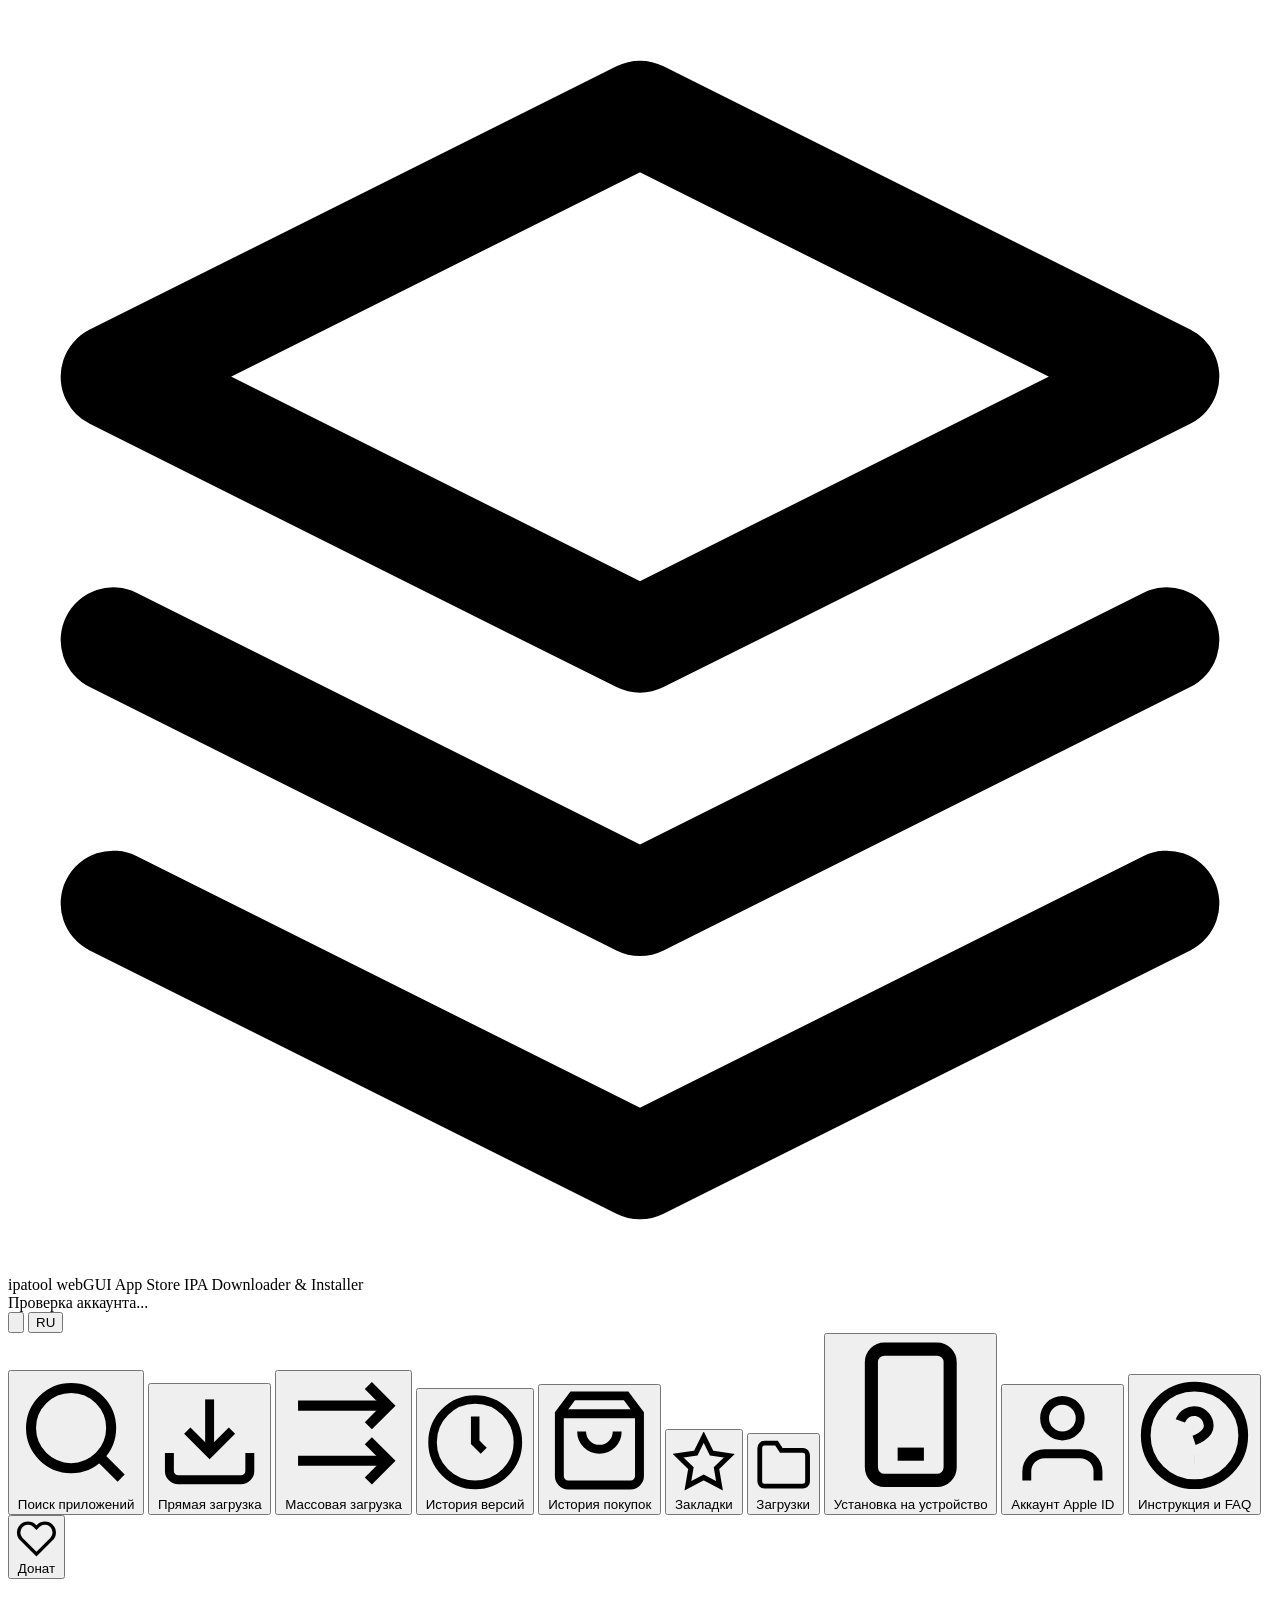
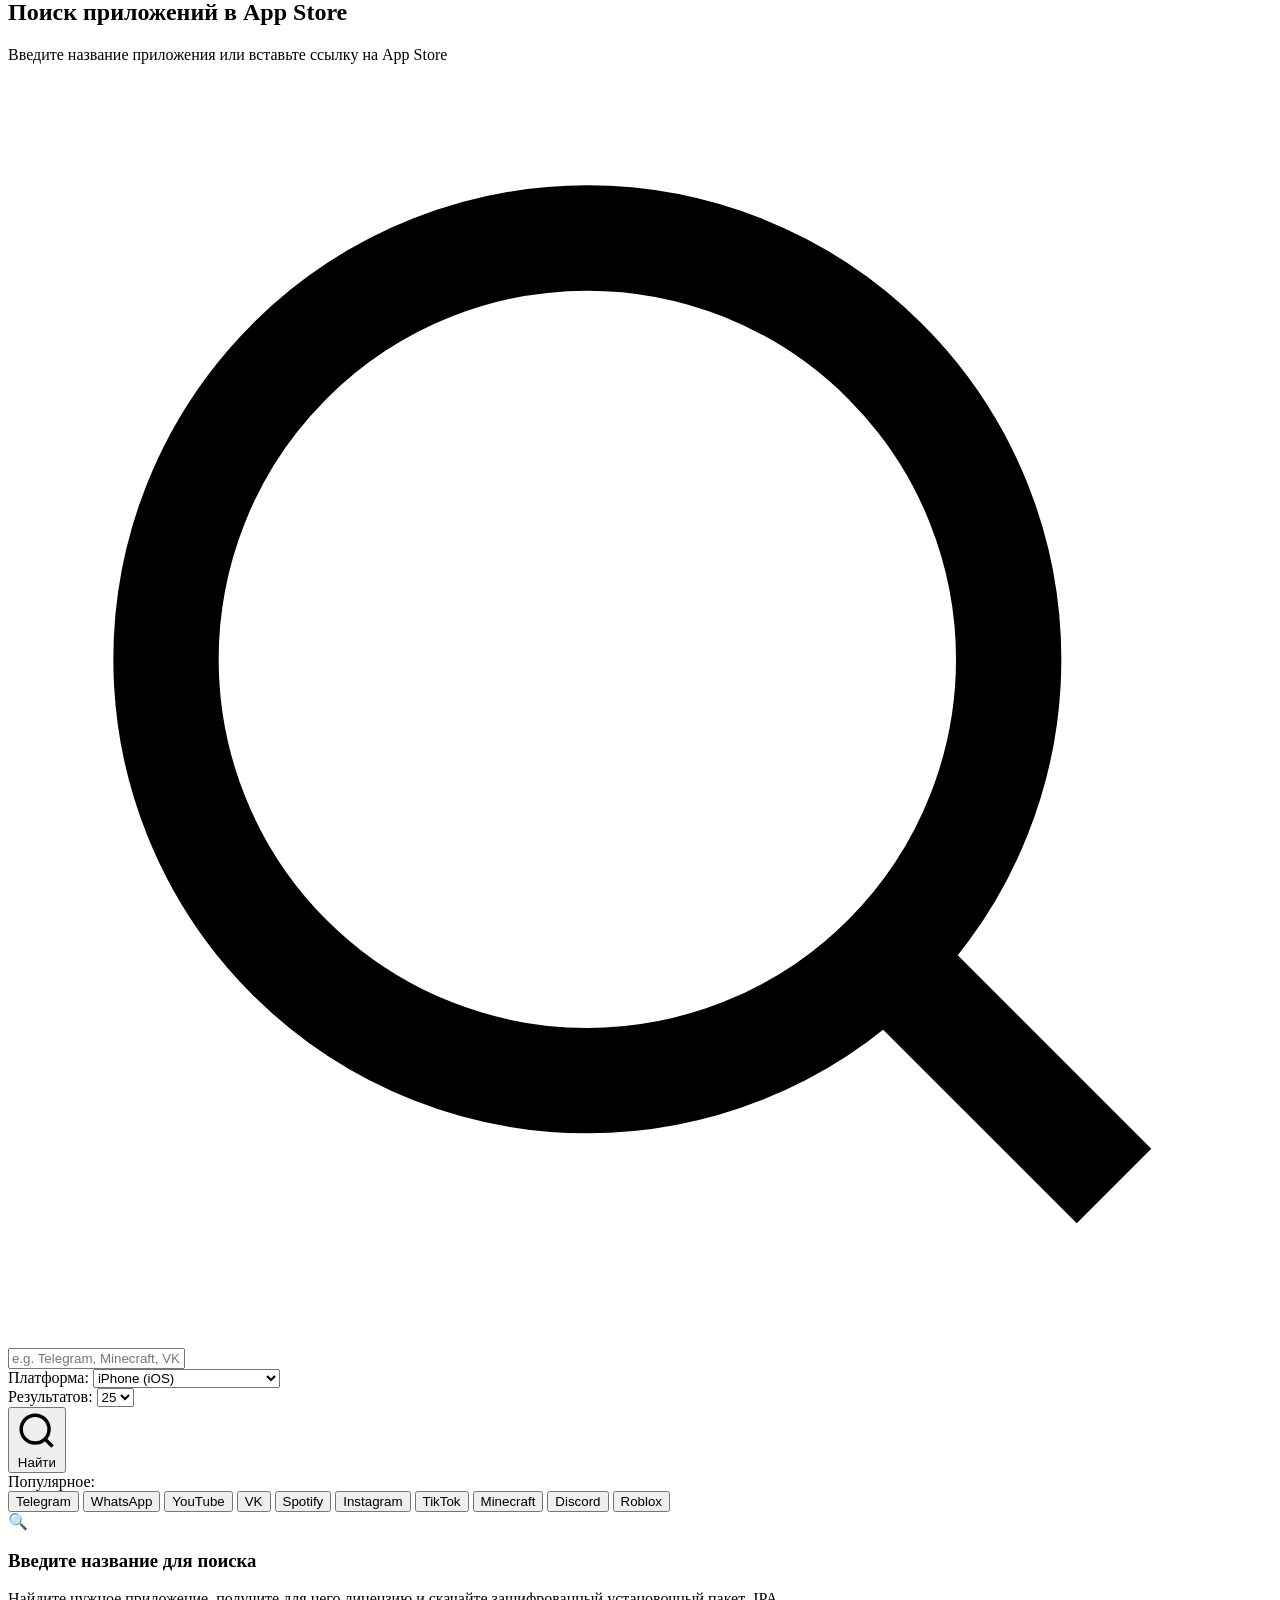
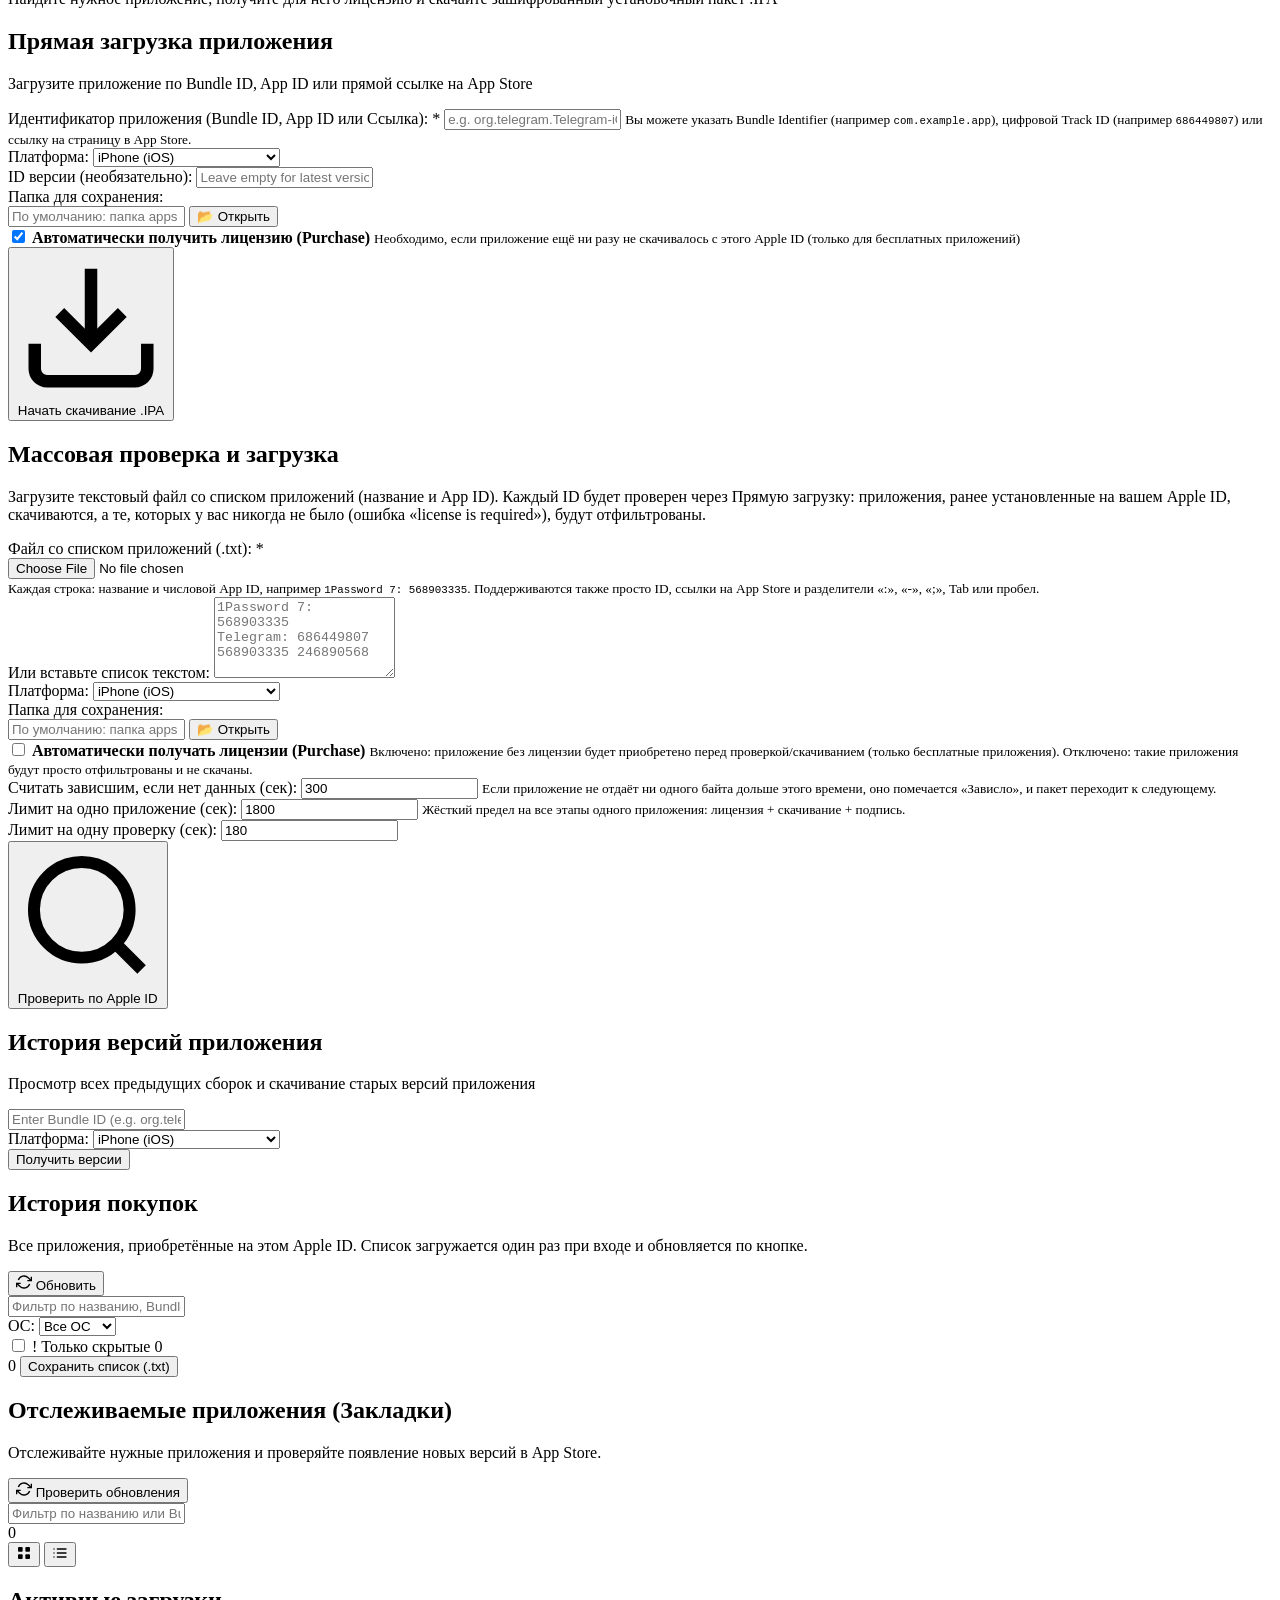
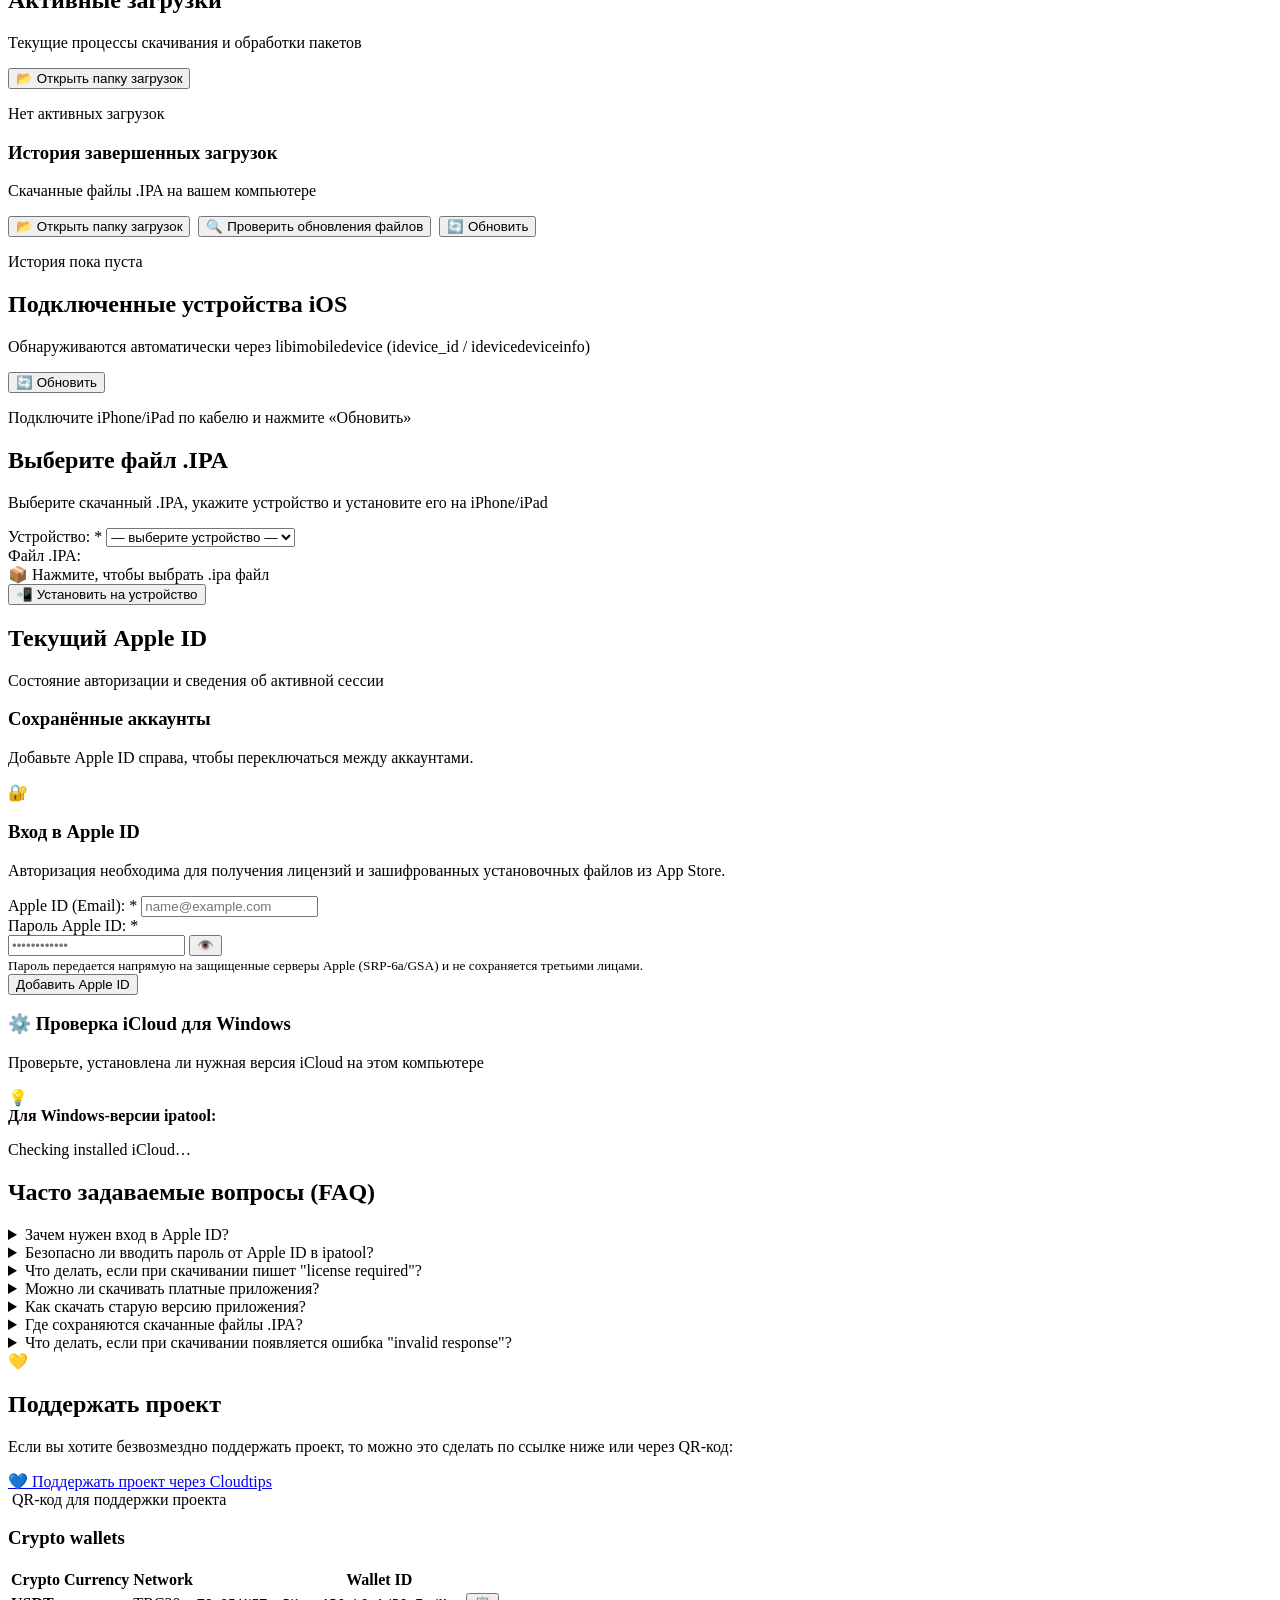
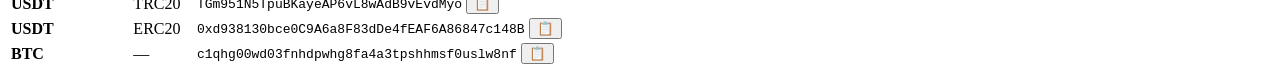
==== commit d7df1fc7: "Add app watchlist and downloadable history Track apps and App Store updates, show purchase ownership" ====
--- a/cmd/gui_assets/index.html
+++ b/cmd/gui_assets/index.html
@@ -4,7 +4,7 @@
   <meta charset="UTF-8">
   <meta name="viewport" content="width=device-width, initial-scale=1.0">
   <title data-i18n="window_title">ipatool webGUI — App Store IPA Downloader</title>
-  <link rel="stylesheet" href="/assets/style.css">
+  <link rel="stylesheet" href="/assets/style.css?v=2.7.0k-webgui-v5">
 </head>
 <body>
   <!-- Header / Navigation Bar -->
@@ -95,6 +95,13 @@
         <span data-i18n="tab_purchases">История покупок</span>
         <span id="purchases-badge" class="badge" style="display:none">0</span>
       </button>
+      <button class="tab-btn" data-tab="bookmarks" onclick="switchTab('bookmarks')">
+        <svg viewBox="0 0 24 24" fill="none" stroke="currentColor" stroke-width="2">
+          <polygon points="12 2 15.09 8.26 22 9.27 17 14.14 18.18 21.02 12 17.77 5.82 21.02 7 14.14 2 9.27 8.91 8.26 12 2"></polygon>
+        </svg>
+        <span data-i18n="tab_bookmarks">Закладки</span>
+        <span id="bookmarks-badge" class="badge" style="display:none">0</span>
+      </button>
       <button class="tab-btn" data-tab="downloads" onclick="switchTab('downloads')">
         <svg viewBox="0 0 24 24" fill="none" stroke="currentColor" stroke-width="2">
           <path d="M22 19a2 2 0 0 1-2 2H4a2 2 0 0 1-2-2V5a2 2 0 0 1 2-2h5l2 3h9a2 2 0 0 1 2 2z"></path>
@@ -243,7 +250,29 @@
         <div id="official-results-section">
           <div class="results-header" id="official-results-header">
             <h3 class="results-section-title" data-i18n="search_official_title">Результаты App Store</h3>
-            <span id="results-count" class="results-count-text">0 apps found</span>
+            <div class="results-header-right">
+              <span id="results-count" class="results-count-text">0 apps found</span>
+              <div class="view-mode-toggle">
+                <button type="button" class="view-mode-btn" data-mode="grid" onclick="setViewMode('grid')" title="Lưới / Grid" data-i18n-title="view_grid_title">
+                  <svg viewBox="0 0 24 24" width="16" height="16" fill="currentColor">
+                    <rect x="3" y="3" width="7" height="7" rx="1.5"></rect>
+                    <rect x="14" y="3" width="7" height="7" rx="1.5"></rect>
+                    <rect x="3" y="14" width="7" height="7" rx="1.5"></rect>
+                    <rect x="14" y="14" width="7" height="7" rx="1.5"></rect>
+                  </svg>
+                </button>
+                <button type="button" class="view-mode-btn" data-mode="list" onclick="setViewMode('list')" title="Danh sách / List" data-i18n-title="view_list_title">
+                  <svg viewBox="0 0 24 24" width="16" height="16" fill="none" stroke="currentColor" stroke-width="2" stroke-linecap="round">
+                    <line x1="8" y1="6" x2="21" y2="6"></line>
+                    <line x1="8" y1="12" x2="21" y2="12"></line>
+                    <line x1="8" y1="18" x2="21" y2="18"></line>
+                    <line x1="3" y1="6" x2="3.01" y2="6"></line>
+                    <line x1="3" y1="12" x2="3.01" y2="12"></line>
+                    <line x1="3" y1="18" x2="3.01" y2="18"></line>
+                  </svg>
+                </button>
+              </div>
+            </div>
           </div>
           <div id="search-results-grid" class="apps-grid"></div>
         </div>
@@ -713,6 +742,66 @@
       </div>
     </section>
 
+    <!-- TAB: Bookmarks / Watchlist & Update Tracking -->
+    <section id="tab-bookmarks" class="tab-content">
+      <div class="card">
+        <div class="card-header flex-between">
+          <div>
+            <h2 data-i18n="bookmarks_title">Отслеживаемые приложения (Закладки)</h2>
+            <p class="text-secondary" data-i18n="bookmarks_desc">Отслеживайте нужные приложения и проверяйте появление новых версий в App Store.</p>
+          </div>
+          <div class="bookmarks-actions">
+            <button type="button" id="bookmarks-check-updates-btn" class="btn btn-primary" onclick="checkBookmarksUpdates(true)">
+              <svg viewBox="0 0 24 24" fill="none" stroke="currentColor" stroke-width="2" width="16" height="16">
+                <polyline points="23 4 23 10 17 10"></polyline>
+                <polyline points="1 20 1 14 7 14"></polyline>
+                <path d="M3.51 9a9 9 0 0 1 14.85-3.36L23 10M1 14l4.64 4.36A9 9 0 0 0 20.49 15"></path>
+              </svg>
+              <span data-i18n="bookmarks_check_updates_btn">Проверить обновления</span>
+            </button>
+          </div>
+        </div>
+
+        <div class="bookmarks-toolbar">
+          <div class="search-input-wrapper">
+            <input type="text" id="bookmarks-filter" data-i18n-placeholder="bookmarks_filter_placeholder" placeholder="Фильтр по названию или Bundle ID..." oninput="renderBookmarks()">
+          </div>
+          <div class="bookmarks-toolbar-right">
+            <span id="bookmarks-count-badge" class="badge">0</span>
+            <span id="bookmarks-updates-badge" class="badge badge-accent" style="display:none">0</span>
+            <div class="view-mode-toggle">
+              <button type="button" class="view-mode-btn" data-mode="grid" onclick="setViewMode('grid')" title="Lưới / Grid" data-i18n-title="view_grid_title">
+                <svg viewBox="0 0 24 24" width="16" height="16" fill="currentColor">
+                  <rect x="3" y="3" width="7" height="7" rx="1.5"></rect>
+                  <rect x="14" y="3" width="7" height="7" rx="1.5"></rect>
+                  <rect x="3" y="14" width="7" height="7" rx="1.5"></rect>
+                  <rect x="14" y="14" width="7" height="7" rx="1.5"></rect>
+                </svg>
+              </button>
+              <button type="button" class="view-mode-btn" data-mode="list" onclick="setViewMode('list')" title="Danh sách / List" data-i18n-title="view_list_title">
+                <svg viewBox="0 0 24 24" width="16" height="16" fill="none" stroke="currentColor" stroke-width="2" stroke-linecap="round">
+                  <line x1="8" y1="6" x2="21" y2="6"></line>
+                  <line x1="8" y1="12" x2="21" y2="12"></line>
+                  <line x1="8" y1="18" x2="21" y2="18"></line>
+                  <line x1="3" y1="6" x2="3.01" y2="6"></line>
+                  <line x1="3" y1="12" x2="3.01" y2="12"></line>
+                  <line x1="3" y1="18" x2="3.01" y2="18"></line>
+                </svg>
+              </button>
+            </div>
+          </div>
+        </div>
+
+        <div id="bookmarks-empty" class="state-container" style="display:none">
+          <div class="empty-icon">⭐</div>
+          <p data-i18n="bookmarks_empty">В закладках пока нет приложений</p>
+          <p class="text-muted" data-i18n="bookmarks_empty_hint">Нажмите на звездочку ⭐️ на карточке любого приложения в Поиске, Покупках или Загрузках, чтобы отслеживать его.</p>
+        </div>
+
+        <div id="bookmarks-grid" class="bookmarks-grid"></div>
+      </div>
+    </section>
+
     <!-- TAB 4: Downloads -->
     <section id="tab-downloads" class="tab-content">
       <div class="downloads-layout">
@@ -742,9 +831,17 @@
               <h3 data-i18n="download_history_title">История завершенных загрузок</h3>
               <p class="text-secondary" data-i18n="download_history_desc">Скачанные файлы .IPA на вашем компьютере</p>
             </div>
-            <button class="btn btn-outline btn-sm" onclick="refreshDownloadsHistory()">
-              🔄 <span data-i18n="refresh_btn">Обновить</span>
-            </button>
+            <div style="display: flex; gap: 8px; align-items: center; flex-wrap: wrap;">
+              <button class="btn btn-outline btn-sm" onclick="openOutputFolder()">
+                📂 <span data-i18n="open_downloads_folder">Открыть папку загрузок</span>
+              </button>
+              <button class="btn btn-outline btn-sm" onclick="checkDownloadsUpdates(true)">
+                🔍 <span data-i18n="check_downloads_updates_btn">Проверить обновления файлов</span>
+              </button>
+              <button class="btn btn-primary btn-sm" onclick="refreshDownloadsHistory()">
+                🔄 <span data-i18n="refresh_btn">Обновить</span>
+              </button>
+            </div>
           </div>
 
           <div id="downloads-history-list" class="history-list">
@@ -1218,9 +1315,12 @@
         <button type="button" id="dl-modal-cancel-btn" class="btn btn-outline" onclick="closeDownloadModal()">
           <span data-i18n="close_btn">Закрыть</span>
         </button>
-        <button type="button" id="dl-modal-open-btn" class="btn btn-primary" style="display:none" onclick="openCompletedFolder()">
+        <button type="button" id="dl-modal-open-btn" class="btn btn-outline" style="display:none" onclick="openCompletedFolder()">
           📂 <span data-i18n="open_in_explorer_btn">Показать в проводнике</span>
         </button>
+        <a id="dl-modal-download-file-btn" class="btn btn-primary" style="display:none" href="#" download>
+          ⬇️ <span data-i18n="download_file_btn">Скачать файл</span>
+        </a>
       </div>
     </div>
   </div>
@@ -1229,6 +1329,6 @@
   <div id="toast-container" class="toast-container"></div>
 
   <!-- App JS -->
-  <script src="/assets/app.js"></script>
+  <script src="/assets/app.js?v=2.7.0k-webgui-v5"></script>
 </body>
 </html>
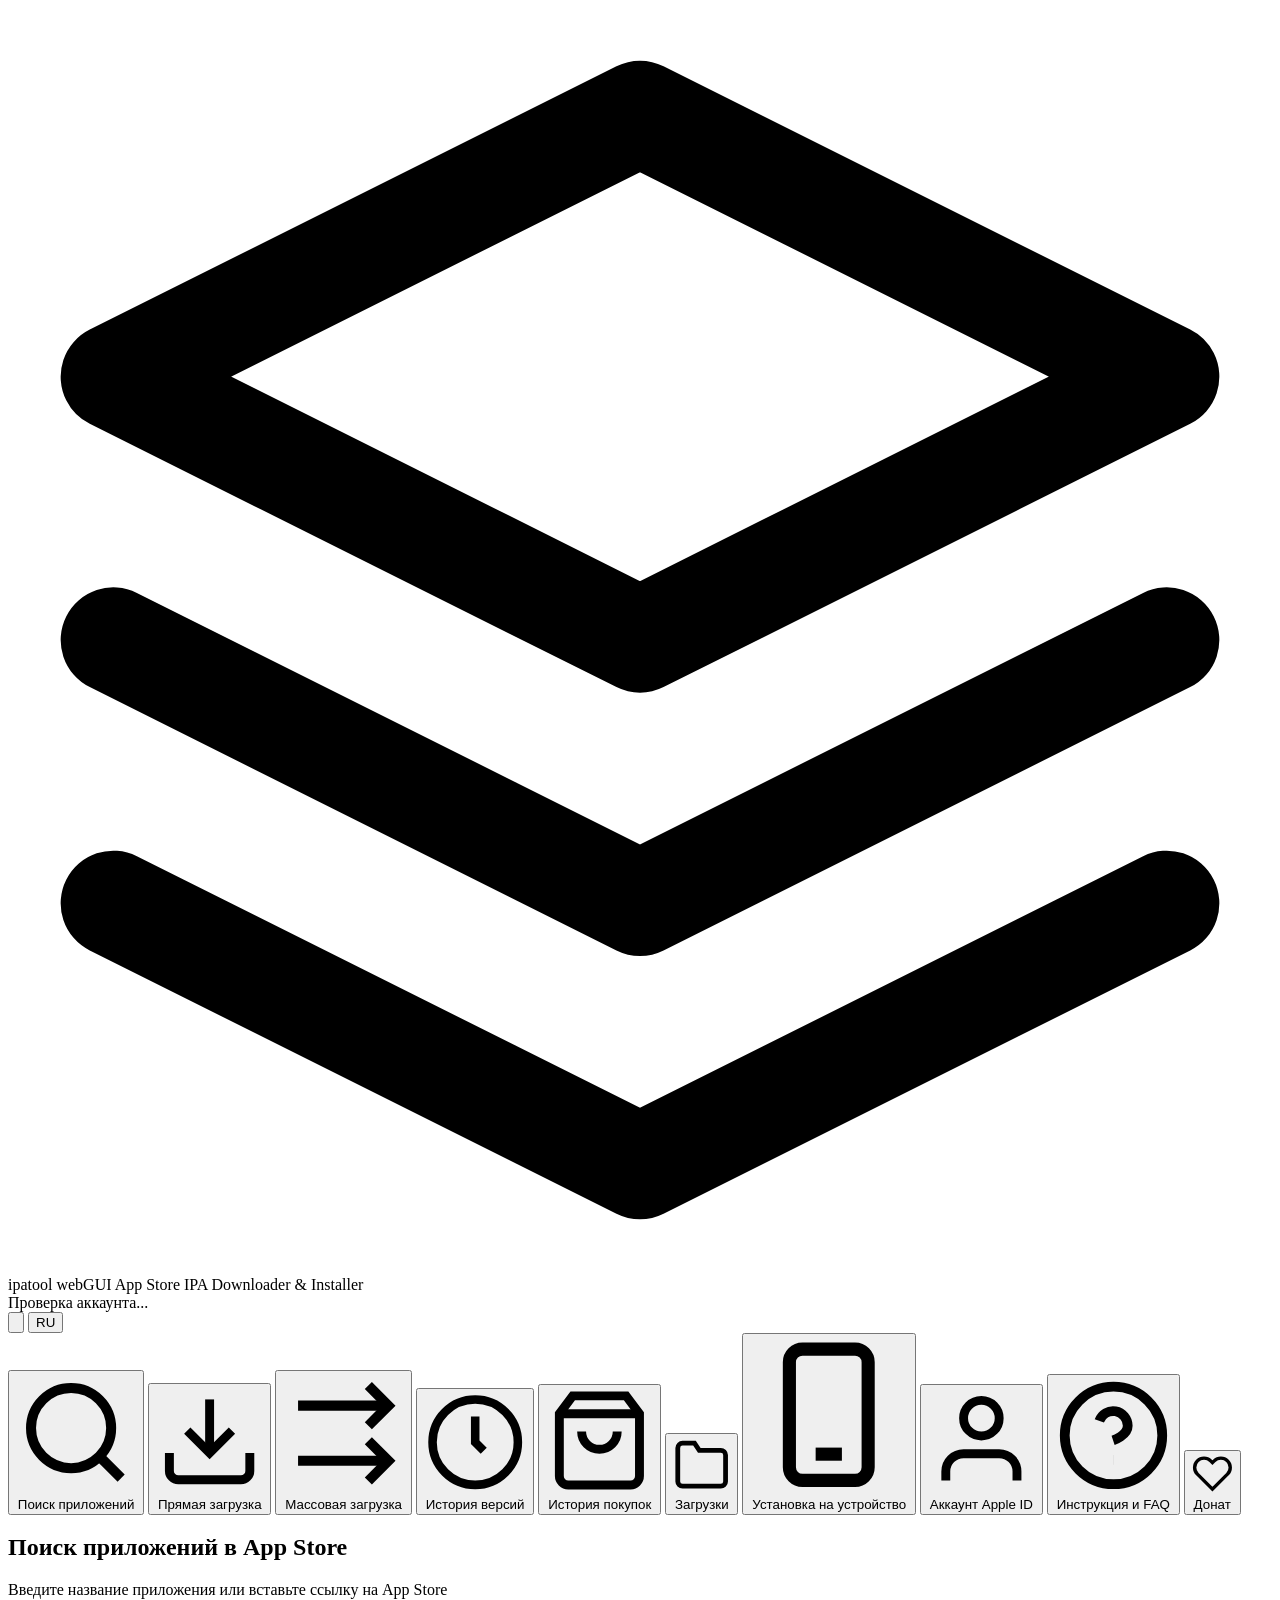
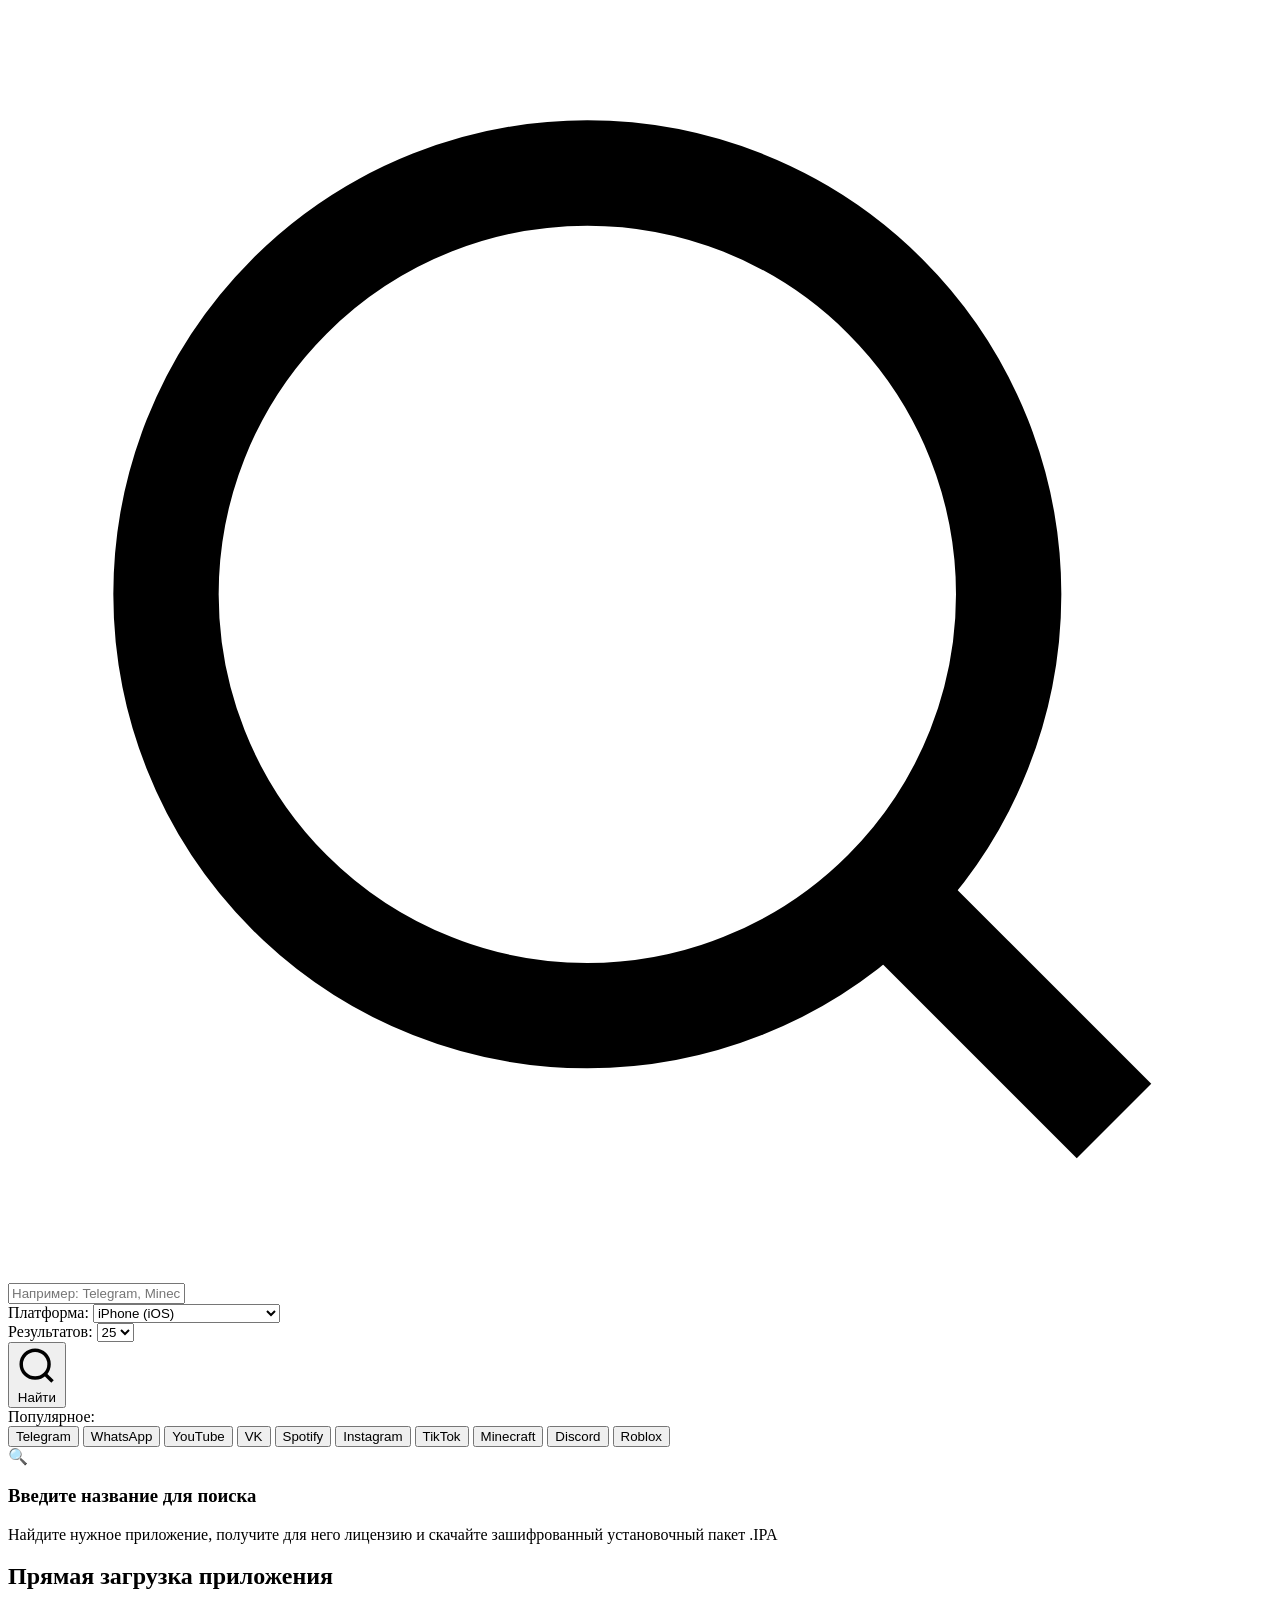
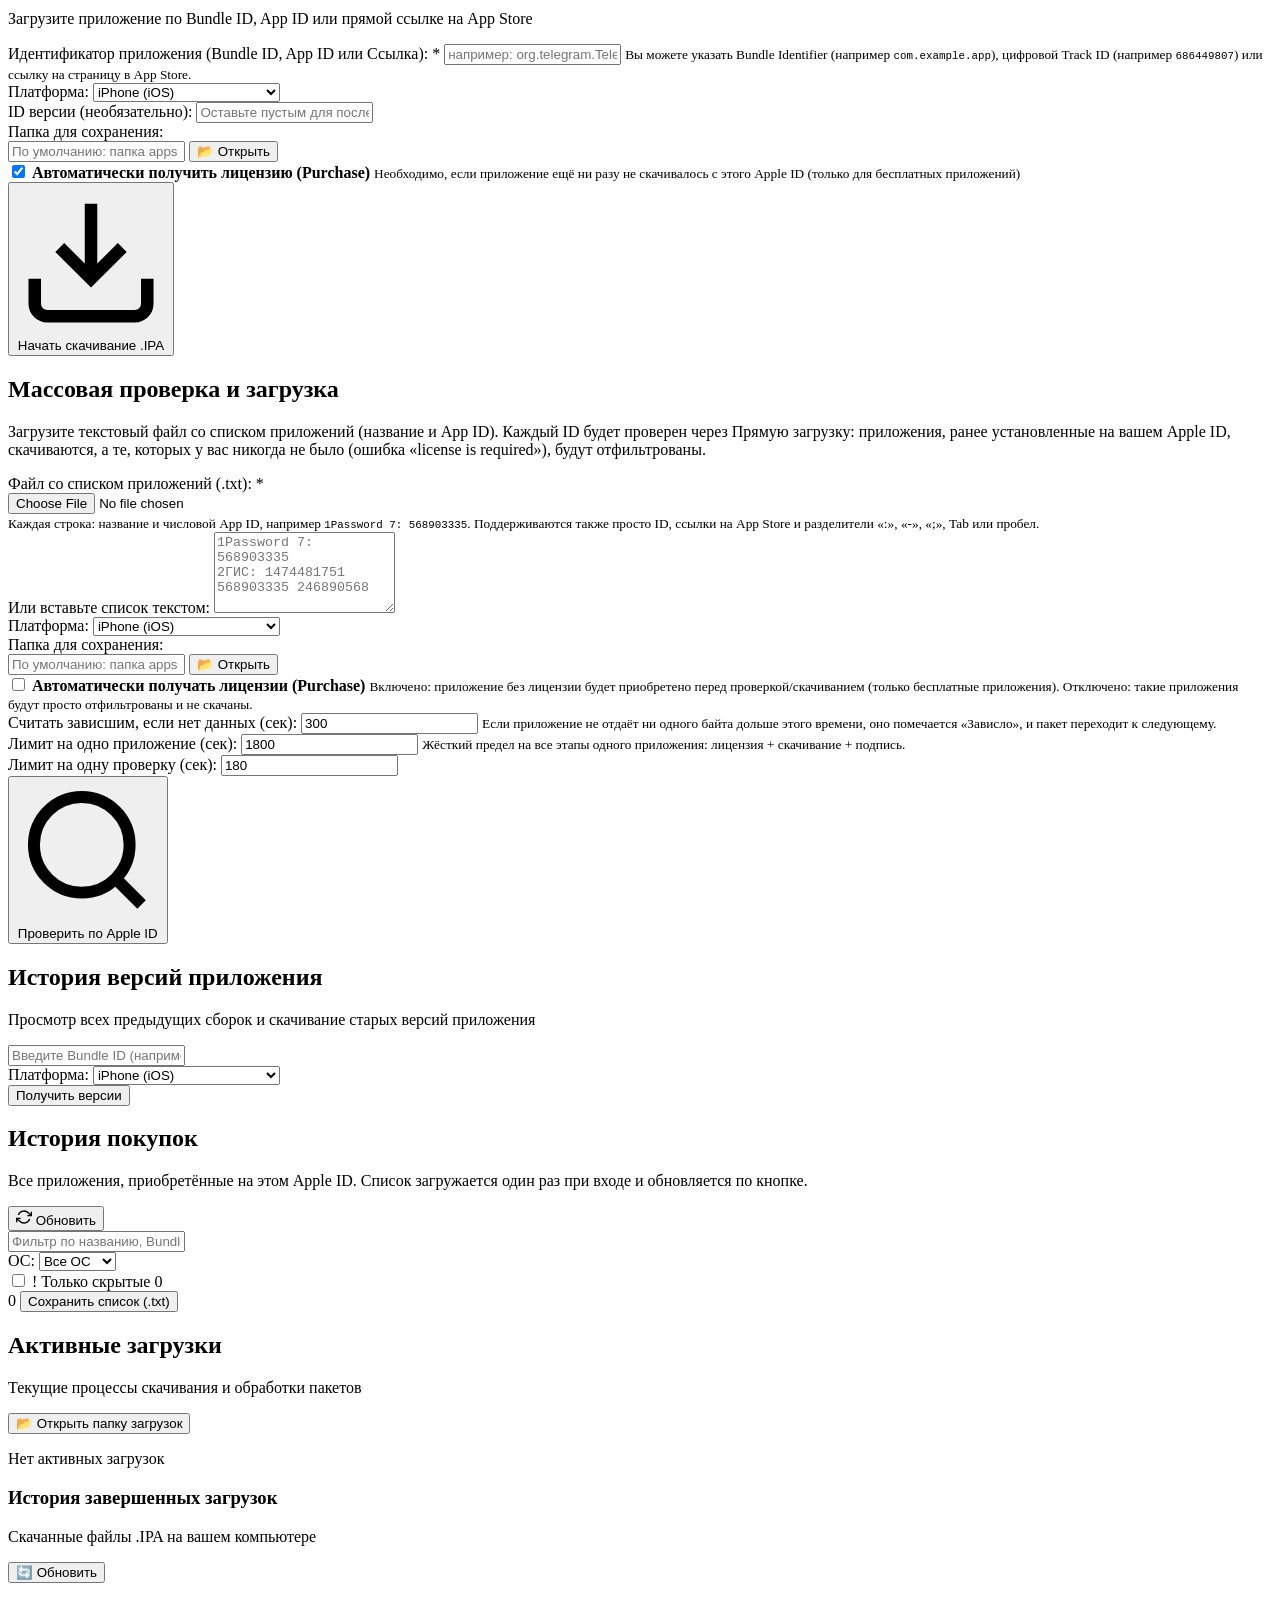
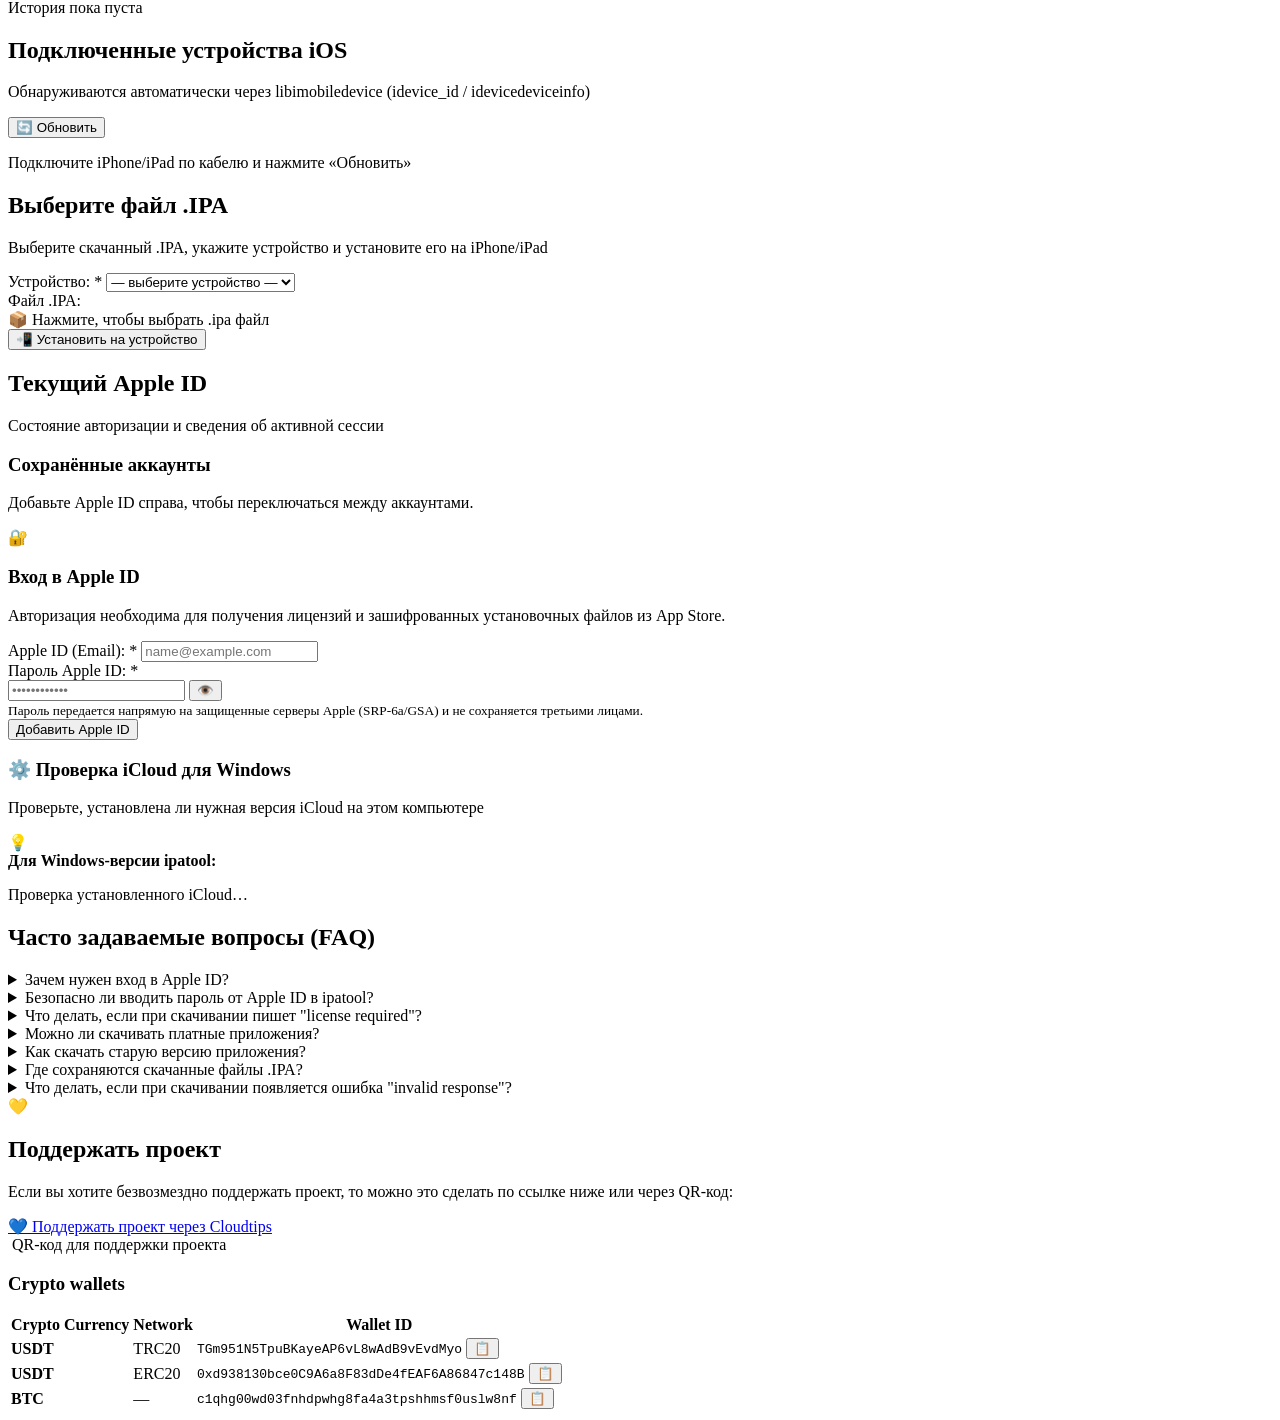
==== commit 5fe36b20: "Move localization into per-language files and auto-detect the language UI strings for the GUI and fo" ====
--- a/cmd/gui_assets/index.html
+++ b/cmd/gui_assets/index.html
@@ -3,8 +3,8 @@
 <head>
   <meta charset="UTF-8">
   <meta name="viewport" content="width=device-width, initial-scale=1.0">
-  <title data-i18n="window_title">ipatool webGUI — App Store IPA Downloader</title>
-  <link rel="stylesheet" href="/assets/style.css?v=2.7.0k-webgui-v5">
+  <title>ipatool webGUI — Скачивание IPA из App Store</title>
+  <link rel="stylesheet" href="/assets/style.css">
 </head>
 <body>
   <!-- Header / Navigation Bar -->
@@ -30,7 +30,7 @@
       </div>
 
       <!-- Theme Switcher -->
-      <button id="theme-toggle" class="icon-btn" title="Toggle theme" data-i18n-title="theme_toggle_title" onclick="toggleTheme()">
+      <button id="theme-toggle" class="icon-btn" title="Сменить тему" onclick="toggleTheme()">
         <svg id="theme-icon-dark" viewBox="0 0 24 24" fill="none" stroke="currentColor" stroke-width="2" stroke-linecap="round" stroke-linejoin="round">
           <path d="M21 12.79A9 9 0 1 1 11.21 3 7 7 0 0 0 21 12.79z"></path>
         </svg>
@@ -47,8 +47,8 @@
         </svg>
       </button>
 
-      <!-- Language Switcher -->
-      <button id="lang-toggle" class="btn btn-outline btn-sm" onclick="toggleLanguage()">
+      <!-- Language Switcher: cycles through the languages listed in assets/locales/index.json -->
+      <button id="lang-toggle" class="btn btn-outline btn-sm" onclick="toggleLanguage()" title="Switch language" data-i18n-title="lang_toggle_title">
         <span id="lang-label">RU</span>
       </button>
     </div>
@@ -95,13 +95,6 @@
         <span data-i18n="tab_purchases">История покупок</span>
         <span id="purchases-badge" class="badge" style="display:none">0</span>
       </button>
-      <button class="tab-btn" data-tab="bookmarks" onclick="switchTab('bookmarks')">
-        <svg viewBox="0 0 24 24" fill="none" stroke="currentColor" stroke-width="2">
-          <polygon points="12 2 15.09 8.26 22 9.27 17 14.14 18.18 21.02 12 17.77 5.82 21.02 7 14.14 2 9.27 8.91 8.26 12 2"></polygon>
-        </svg>
-        <span data-i18n="tab_bookmarks">Закладки</span>
-        <span id="bookmarks-badge" class="badge" style="display:none">0</span>
-      </button>
       <button class="tab-btn" data-tab="downloads" onclick="switchTab('downloads')">
         <svg viewBox="0 0 24 24" fill="none" stroke="currentColor" stroke-width="2">
           <path d="M22 19a2 2 0 0 1-2 2H4a2 2 0 0 1-2-2V5a2 2 0 0 1 2-2h5l2 3h9a2 2 0 0 1 2 2z"></path>
@@ -161,7 +154,7 @@
             <input 
               type="text" 
               id="search-input" 
-              placeholder="e.g. Telegram, Minecraft, VK or https://apps.apple.com/app/id..." data-i18n-placeholder="search_placeholder" 
+              placeholder="Например: Telegram, Minecraft, VK или https://apps.apple.com/app/id..." 
               autocomplete="off"
             >
             <button type="button" id="search-clear-btn" class="clear-btn" onclick="clearSearch()" style="display:none">✕</button>
@@ -250,29 +243,7 @@
         <div id="official-results-section">
           <div class="results-header" id="official-results-header">
             <h3 class="results-section-title" data-i18n="search_official_title">Результаты App Store</h3>
-            <div class="results-header-right">
-              <span id="results-count" class="results-count-text">0 apps found</span>
-              <div class="view-mode-toggle">
-                <button type="button" class="view-mode-btn" data-mode="grid" onclick="setViewMode('grid')" title="Lưới / Grid" data-i18n-title="view_grid_title">
-                  <svg viewBox="0 0 24 24" width="16" height="16" fill="currentColor">
-                    <rect x="3" y="3" width="7" height="7" rx="1.5"></rect>
-                    <rect x="14" y="3" width="7" height="7" rx="1.5"></rect>
-                    <rect x="3" y="14" width="7" height="7" rx="1.5"></rect>
-                    <rect x="14" y="14" width="7" height="7" rx="1.5"></rect>
-                  </svg>
-                </button>
-                <button type="button" class="view-mode-btn" data-mode="list" onclick="setViewMode('list')" title="Danh sách / List" data-i18n-title="view_list_title">
-                  <svg viewBox="0 0 24 24" width="16" height="16" fill="none" stroke="currentColor" stroke-width="2" stroke-linecap="round">
-                    <line x1="8" y1="6" x2="21" y2="6"></line>
-                    <line x1="8" y1="12" x2="21" y2="12"></line>
-                    <line x1="8" y1="18" x2="21" y2="18"></line>
-                    <line x1="3" y1="6" x2="3.01" y2="6"></line>
-                    <line x1="3" y1="12" x2="3.01" y2="12"></line>
-                    <line x1="3" y1="18" x2="3.01" y2="18"></line>
-                  </svg>
-                </button>
-              </div>
-            </div>
+            <span id="results-count" class="results-count-text">Найдено 0 приложений</span>
           </div>
           <div id="search-results-grid" class="apps-grid"></div>
         </div>
@@ -297,7 +268,7 @@
               type="text" 
               id="direct-app-id" 
               class="input-control" 
-              placeholder="e.g. org.telegram.Telegram-iOS, 686449807 or https://apps.apple.com/..." data-i18n-placeholder="direct_id_placeholder"
+              placeholder="например: org.telegram.Telegram-iOS, 686449807 или https://apps.apple.com/..."
               required
             >
             <small class="form-hint" data-i18n="direct_id_hint">Вы можете указать Bundle Identifier (например <code>com.example.app</code>), цифровой Track ID (например <code>686449807</code>) или ссылку на страницу в App Store.</small>
@@ -322,7 +293,7 @@
                 type="text" 
                 id="direct-version-id" 
                 class="input-control" 
-                placeholder="Leave empty for latest version" data-i18n-placeholder="version_id_placeholder"
+                placeholder="Оставьте пустым для последней версии"
               >
             </div>
           </div>
@@ -337,7 +308,7 @@
                 data-i18n-placeholder="output_folder_placeholder"
                 placeholder="По умолчанию: папка apps в текущей папке"
               >
-              <button type="button" class="btn btn-outline" onclick="openOutputFolder(document.getElementById('direct-output-path').value.trim())" title="Open output folder" data-i18n-title="open_output_folder_title">
+              <button type="button" class="btn btn-outline" onclick="openOutputFolder(document.getElementById('direct-output-path').value.trim())" title="Открыть папку сохранения">
                 📂 <span data-i18n="open_folder_btn">Открыть</span>
               </button>
             </div>
@@ -399,7 +370,7 @@
               id="batch-paste-area"
               class="input-control"
               rows="5"
-              placeholder="1Password 7: 568903335&#10;Telegram: 686449807&#10;568903335 246890568" data-i18n-placeholder="batch_paste_placeholder"
+              placeholder="1Password 7: 568903335&#10;2ГИС: 1474481751&#10;568903335 246890568"
             ></textarea>
           </div>
 
@@ -430,7 +401,7 @@
                   data-i18n-placeholder="output_folder_placeholder"
                   placeholder="По умолчанию: папка apps в текущей папке"
                 >
-                <button type="button" class="btn btn-outline" onclick="openOutputFolder(document.getElementById('batch-output-path').value.trim())" title="Open output folder" data-i18n-title="open_output_folder_title">
+                <button type="button" class="btn btn-outline" onclick="openOutputFolder(document.getElementById('batch-output-path').value.trim())" title="Открыть папку сохранения">
                   📂 <span data-i18n="open_folder_btn">Открыть</span>
                 </button>
               </div>
@@ -589,7 +560,7 @@
             <input 
               type="text" 
               id="versions-input" 
-              placeholder="Enter Bundle ID (e.g. org.telegram.Telegram-iOS) or App ID" data-i18n-placeholder="versions_search_placeholder"
+              placeholder="Введите Bundle ID (например, org.telegram.Telegram-iOS) или App ID"
               required
             >
           </div>
@@ -619,8 +590,8 @@
         <div id="versions-container" class="versions-result-wrapper" style="display:none">
           <div class="versions-meta-card">
             <div class="versions-header-info">
-              <h3 id="versions-app-title" data-i18n="versions_app_default">App</h3>
-              <span id="versions-count-badge" class="badge">0 versions</span>
+              <h3 id="versions-app-title">Приложение</h3>
+              <span id="versions-count-badge" class="badge">0 версий</span>
             </div>
             <p id="versions-app-bundle" class="text-secondary"></p>
           </div>
@@ -683,7 +654,7 @@
               <option value="visionOS">visionOS</option>
             </select>
           </div>
-          <label class="purchases-hidden-toggle" id="purchases-hidden-toggle-wrap" title="Show only apps hidden or removed from the regional App Store storefront" data-i18n-title="purchases_only_hidden_title">
+          <label class="purchases-hidden-toggle" id="purchases-hidden-toggle-wrap" title="Показать только приложения, скрытые или удалённые из региональной витрины App Store">
             <input type="checkbox" id="purchases-only-hidden" onchange="renderPurchases()">
             <span class="purchases-hidden-toggle-track"><span class="purchases-hidden-toggle-thumb"></span></span>
             <span class="purchases-hidden-toggle-label">
@@ -742,66 +713,6 @@
       </div>
     </section>
 
-    <!-- TAB: Bookmarks / Watchlist & Update Tracking -->
-    <section id="tab-bookmarks" class="tab-content">
-      <div class="card">
-        <div class="card-header flex-between">
-          <div>
-            <h2 data-i18n="bookmarks_title">Отслеживаемые приложения (Закладки)</h2>
-            <p class="text-secondary" data-i18n="bookmarks_desc">Отслеживайте нужные приложения и проверяйте появление новых версий в App Store.</p>
-          </div>
-          <div class="bookmarks-actions">
-            <button type="button" id="bookmarks-check-updates-btn" class="btn btn-primary" onclick="checkBookmarksUpdates(true)">
-              <svg viewBox="0 0 24 24" fill="none" stroke="currentColor" stroke-width="2" width="16" height="16">
-                <polyline points="23 4 23 10 17 10"></polyline>
-                <polyline points="1 20 1 14 7 14"></polyline>
-                <path d="M3.51 9a9 9 0 0 1 14.85-3.36L23 10M1 14l4.64 4.36A9 9 0 0 0 20.49 15"></path>
-              </svg>
-              <span data-i18n="bookmarks_check_updates_btn">Проверить обновления</span>
-            </button>
-          </div>
-        </div>
-
-        <div class="bookmarks-toolbar">
-          <div class="search-input-wrapper">
-            <input type="text" id="bookmarks-filter" data-i18n-placeholder="bookmarks_filter_placeholder" placeholder="Фильтр по названию или Bundle ID..." oninput="renderBookmarks()">
-          </div>
-          <div class="bookmarks-toolbar-right">
-            <span id="bookmarks-count-badge" class="badge">0</span>
-            <span id="bookmarks-updates-badge" class="badge badge-accent" style="display:none">0</span>
-            <div class="view-mode-toggle">
-              <button type="button" class="view-mode-btn" data-mode="grid" onclick="setViewMode('grid')" title="Lưới / Grid" data-i18n-title="view_grid_title">
-                <svg viewBox="0 0 24 24" width="16" height="16" fill="currentColor">
-                  <rect x="3" y="3" width="7" height="7" rx="1.5"></rect>
-                  <rect x="14" y="3" width="7" height="7" rx="1.5"></rect>
-                  <rect x="3" y="14" width="7" height="7" rx="1.5"></rect>
-                  <rect x="14" y="14" width="7" height="7" rx="1.5"></rect>
-                </svg>
-              </button>
-              <button type="button" class="view-mode-btn" data-mode="list" onclick="setViewMode('list')" title="Danh sách / List" data-i18n-title="view_list_title">
-                <svg viewBox="0 0 24 24" width="16" height="16" fill="none" stroke="currentColor" stroke-width="2" stroke-linecap="round">
-                  <line x1="8" y1="6" x2="21" y2="6"></line>
-                  <line x1="8" y1="12" x2="21" y2="12"></line>
-                  <line x1="8" y1="18" x2="21" y2="18"></line>
-                  <line x1="3" y1="6" x2="3.01" y2="6"></line>
-                  <line x1="3" y1="12" x2="3.01" y2="12"></line>
-                  <line x1="3" y1="18" x2="3.01" y2="18"></line>
-                </svg>
-              </button>
-            </div>
-          </div>
-        </div>
-
-        <div id="bookmarks-empty" class="state-container" style="display:none">
-          <div class="empty-icon">⭐</div>
-          <p data-i18n="bookmarks_empty">В закладках пока нет приложений</p>
-          <p class="text-muted" data-i18n="bookmarks_empty_hint">Нажмите на звездочку ⭐️ на карточке любого приложения в Поиске, Покупках или Загрузках, чтобы отслеживать его.</p>
-        </div>
-
-        <div id="bookmarks-grid" class="bookmarks-grid"></div>
-      </div>
-    </section>
-
     <!-- TAB 4: Downloads -->
     <section id="tab-downloads" class="tab-content">
       <div class="downloads-layout">
@@ -831,17 +742,9 @@
               <h3 data-i18n="download_history_title">История завершенных загрузок</h3>
               <p class="text-secondary" data-i18n="download_history_desc">Скачанные файлы .IPA на вашем компьютере</p>
             </div>
-            <div style="display: flex; gap: 8px; align-items: center; flex-wrap: wrap;">
-              <button class="btn btn-outline btn-sm" onclick="openOutputFolder()">
-                📂 <span data-i18n="open_downloads_folder">Открыть папку загрузок</span>
-              </button>
-              <button class="btn btn-outline btn-sm" onclick="checkDownloadsUpdates(true)">
-                🔍 <span data-i18n="check_downloads_updates_btn">Проверить обновления файлов</span>
-              </button>
-              <button class="btn btn-primary btn-sm" onclick="refreshDownloadsHistory()">
-                🔄 <span data-i18n="refresh_btn">Обновить</span>
-              </button>
-            </div>
+            <button class="btn btn-outline btn-sm" onclick="refreshDownloadsHistory()">
+              🔄 <span data-i18n="refresh_btn">Обновить</span>
+            </button>
           </div>
 
           <div id="downloads-history-list" class="history-list">
@@ -891,7 +794,7 @@
             <span class="alert-icon" id="install-driver-icon">🖥️</span>
             <div>
               <strong id="install-driver-title" data-i18n="install_driver_check_title">Драйвер Apple Mobile Device Support</strong>
-              <p id="install-driver-text" data-i18n="install_driver_checking">Checking driver...</p>
+              <p id="install-driver-text">Проверка драйвера...</p>
               <span id="install-driver-links" style="margin-top:8px; display:inline-flex; gap:8px; flex-wrap:wrap;"></span>
             </div>
           </div>
@@ -1035,7 +938,7 @@
                 <span id="account-initials">A</span>
               </div>
               <div class="account-user-meta">
-                <h3 id="account-user-name" data-i18n="default_user_name">Apple User</h3>
+                <h3 id="account-user-name">Имя Фамилия</h3>
                 <span id="account-user-email" class="text-secondary">email@example.com</span>
                 <span class="badge badge-success" data-i18n="badge_authenticated">Авторизован</span>
               </div>
@@ -1077,7 +980,7 @@
               <span class="alert-icon" id="icloud-status-icon">💡</span>
               <div>
                 <strong data-i18n="anisette_alert_title">Для Windows-версии ipatool:</strong>
-                <p id="icloud-status-text" data-i18n="anisette_alert_desc">Checking installed iCloud…</p>
+                <p id="icloud-status-text">Проверка установленного iCloud…</p>
                 <p id="icloud-status-actions" style="margin-top:8px;">
                   <a id="icloud-download-link" href="#" target="_blank" rel="noopener" class="btn btn-outline btn-sm" style="display:none;">
                     ⬇️ <span data-i18n="icloud_download_btn">Скачать iCloud для Windows</span>
@@ -1269,8 +1172,8 @@
     <div class="modal-card">
       <div class="modal-header">
         <div id="dl-modal-icon" class="modal-app-icon">📦</div>
-        <h3 id="dl-modal-title" data-i18n="dl_modal_default_title">Downloading App</h3>
-        <p id="dl-modal-subtitle" class="text-secondary" data-i18n="dl_modal_default_subtitle">Preparing download...</p>
+        <h3 id="dl-modal-title">Скачивание приложения</h3>
+        <p id="dl-modal-subtitle" class="text-secondary">Подготовка к загрузке...</p>
       </div>
 
       <div class="dl-progress-box">
@@ -1304,7 +1207,7 @@
       </div>
 
       <div id="dl-error-box" class="alert-error" style="display:none">
-        <span id="dl-error-text" data-i18n="status_error_label">Error</span>
+        <span id="dl-error-text">Произошла ошибка</span>
       </div>
 
       <div id="dl-warning-box" class="alert-warning" style="display:none">
@@ -1315,12 +1218,9 @@
         <button type="button" id="dl-modal-cancel-btn" class="btn btn-outline" onclick="closeDownloadModal()">
           <span data-i18n="close_btn">Закрыть</span>
         </button>
-        <button type="button" id="dl-modal-open-btn" class="btn btn-outline" style="display:none" onclick="openCompletedFolder()">
+        <button type="button" id="dl-modal-open-btn" class="btn btn-primary" style="display:none" onclick="openCompletedFolder()">
           📂 <span data-i18n="open_in_explorer_btn">Показать в проводнике</span>
         </button>
-        <a id="dl-modal-download-file-btn" class="btn btn-primary" style="display:none" href="#" download>
-          ⬇️ <span data-i18n="download_file_btn">Скачать файл</span>
-        </a>
       </div>
     </div>
   </div>
@@ -1329,6 +1229,6 @@
   <div id="toast-container" class="toast-container"></div>
 
   <!-- App JS -->
-  <script src="/assets/app.js?v=2.7.0k-webgui-v5"></script>
+  <script src="/assets/app.js"></script>
 </body>
 </html>
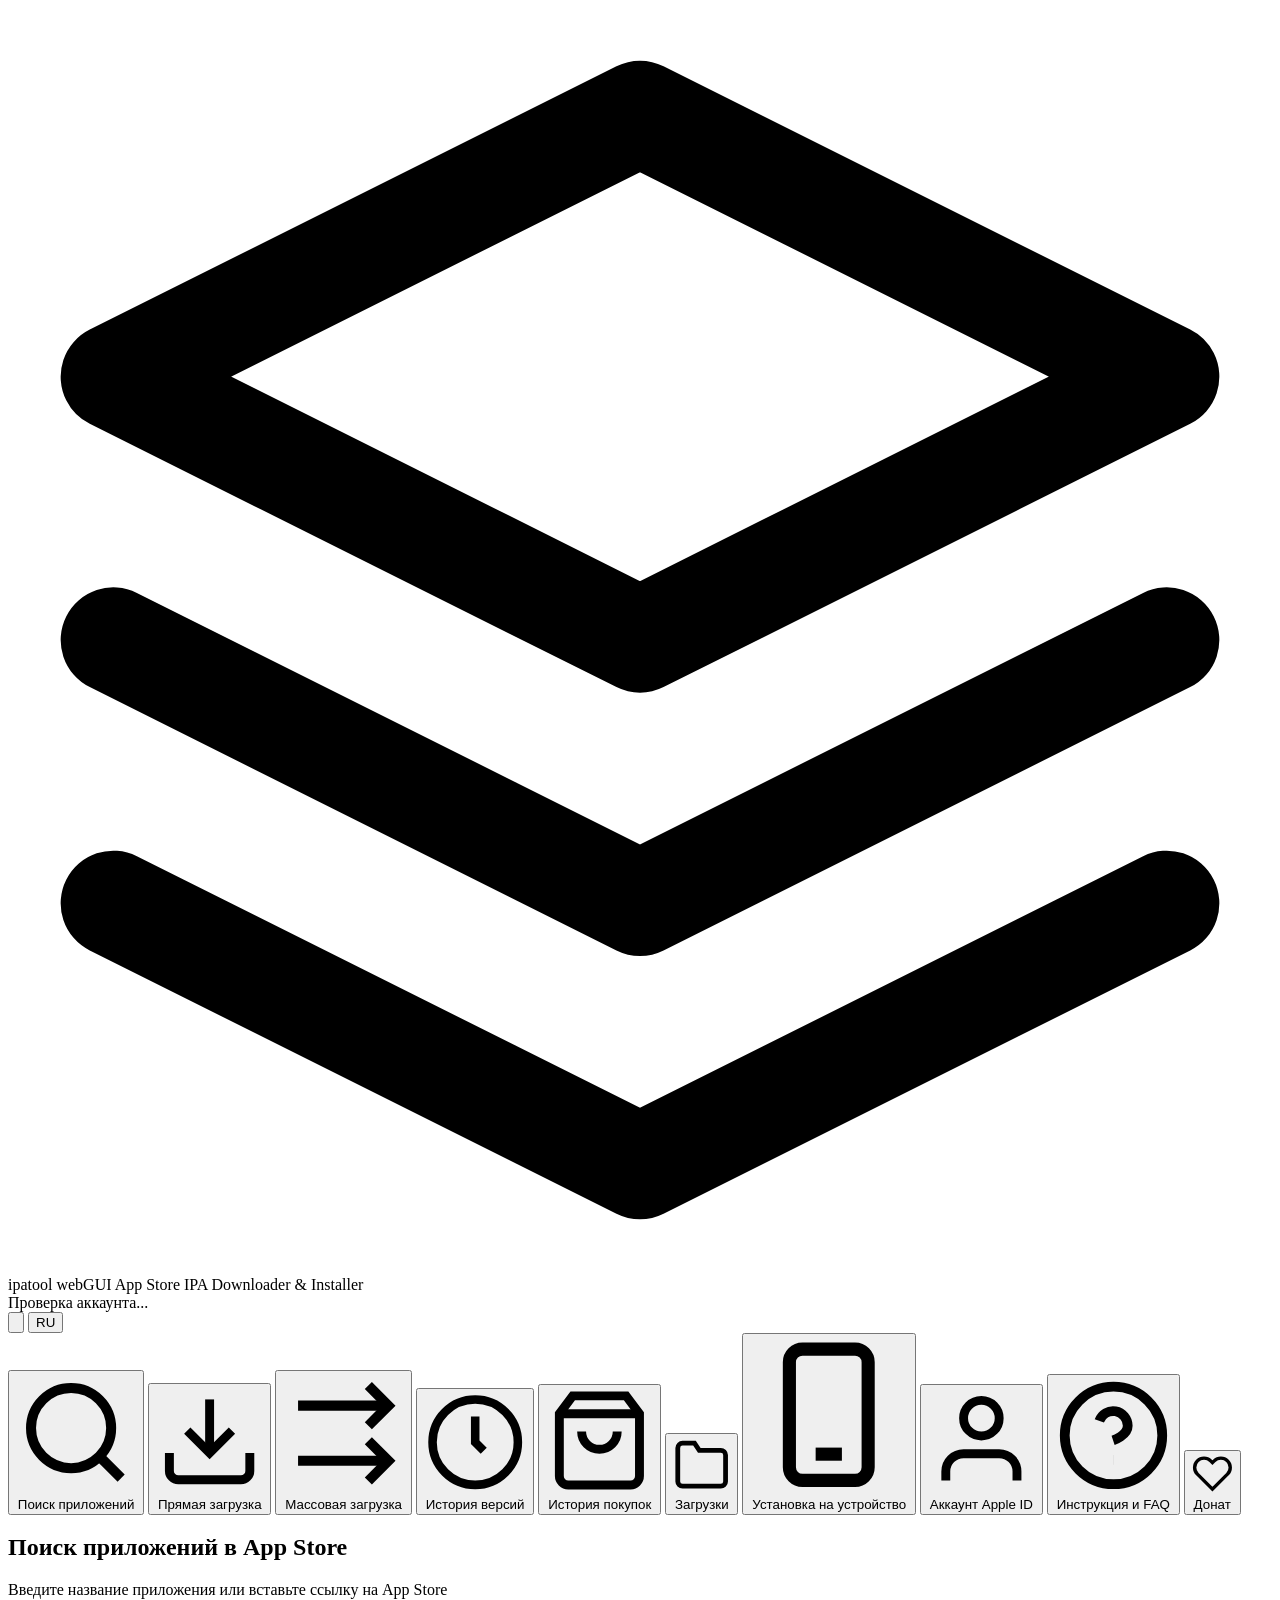
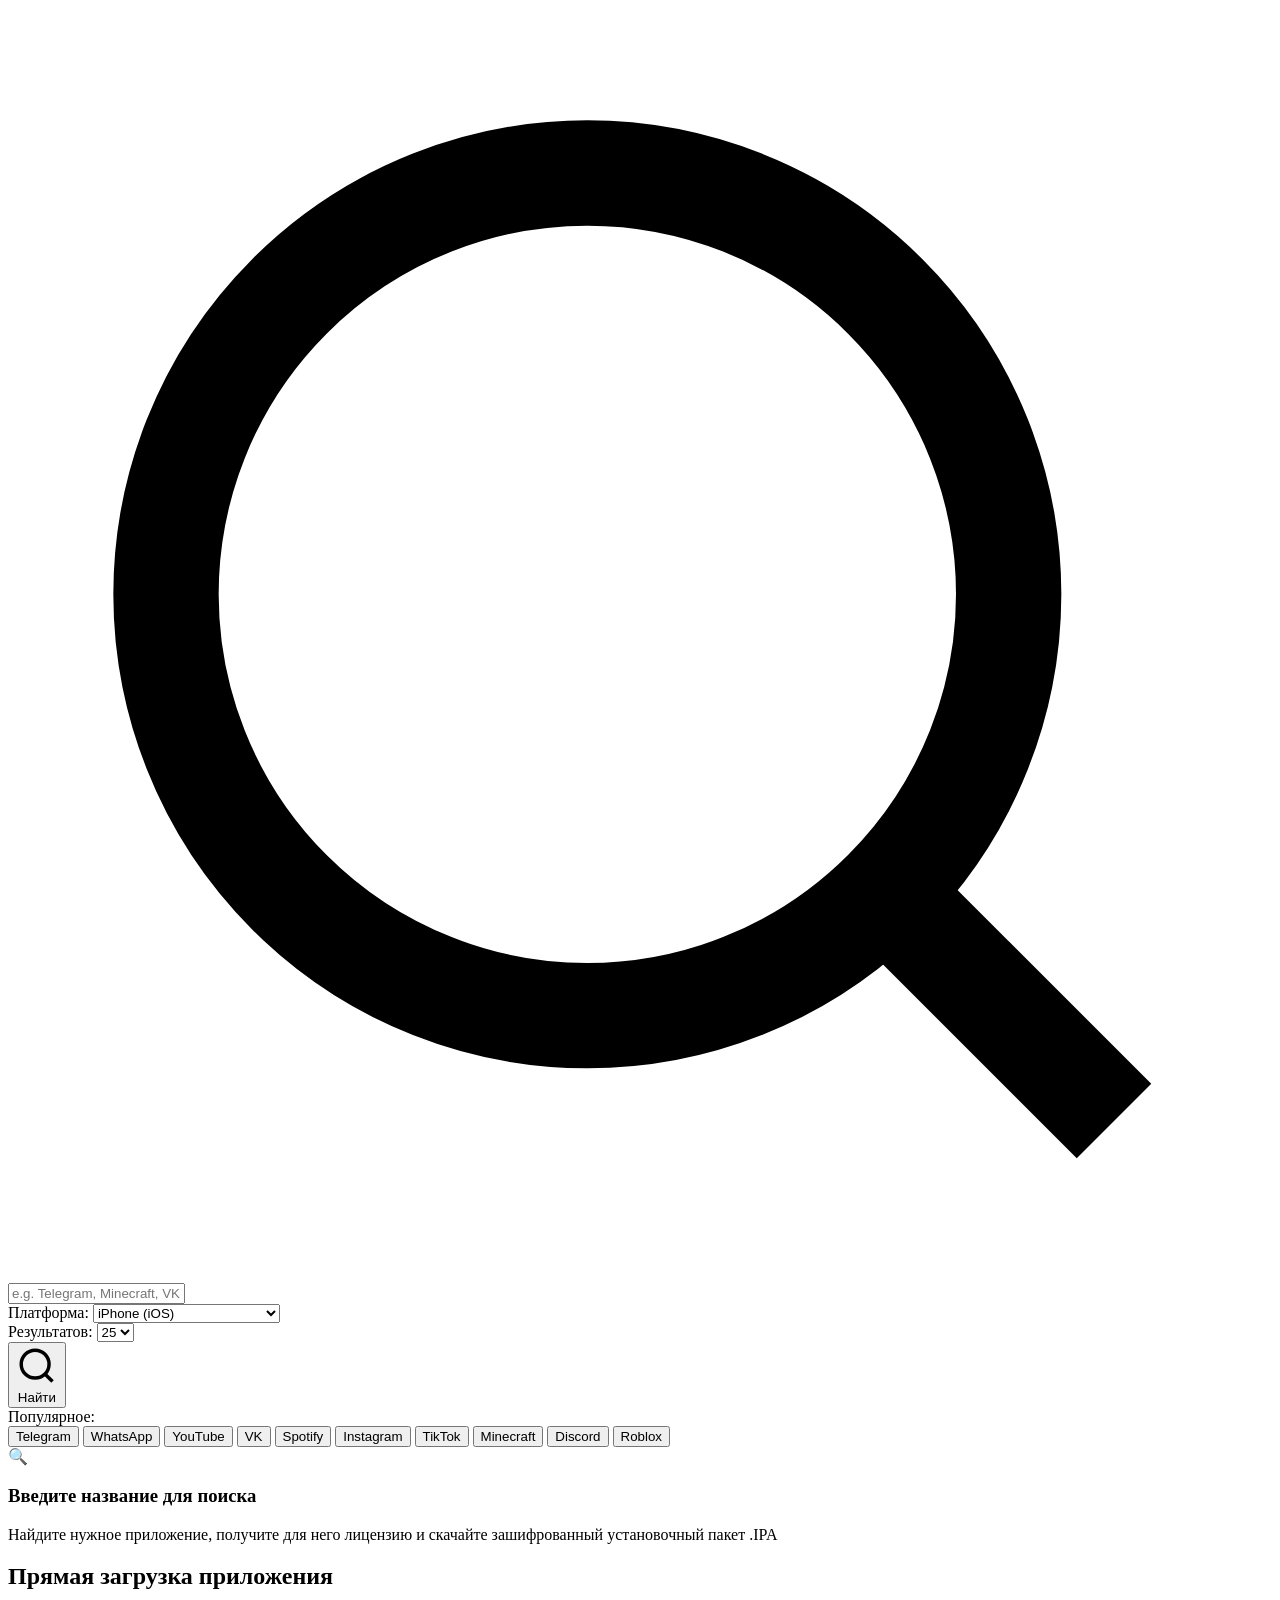
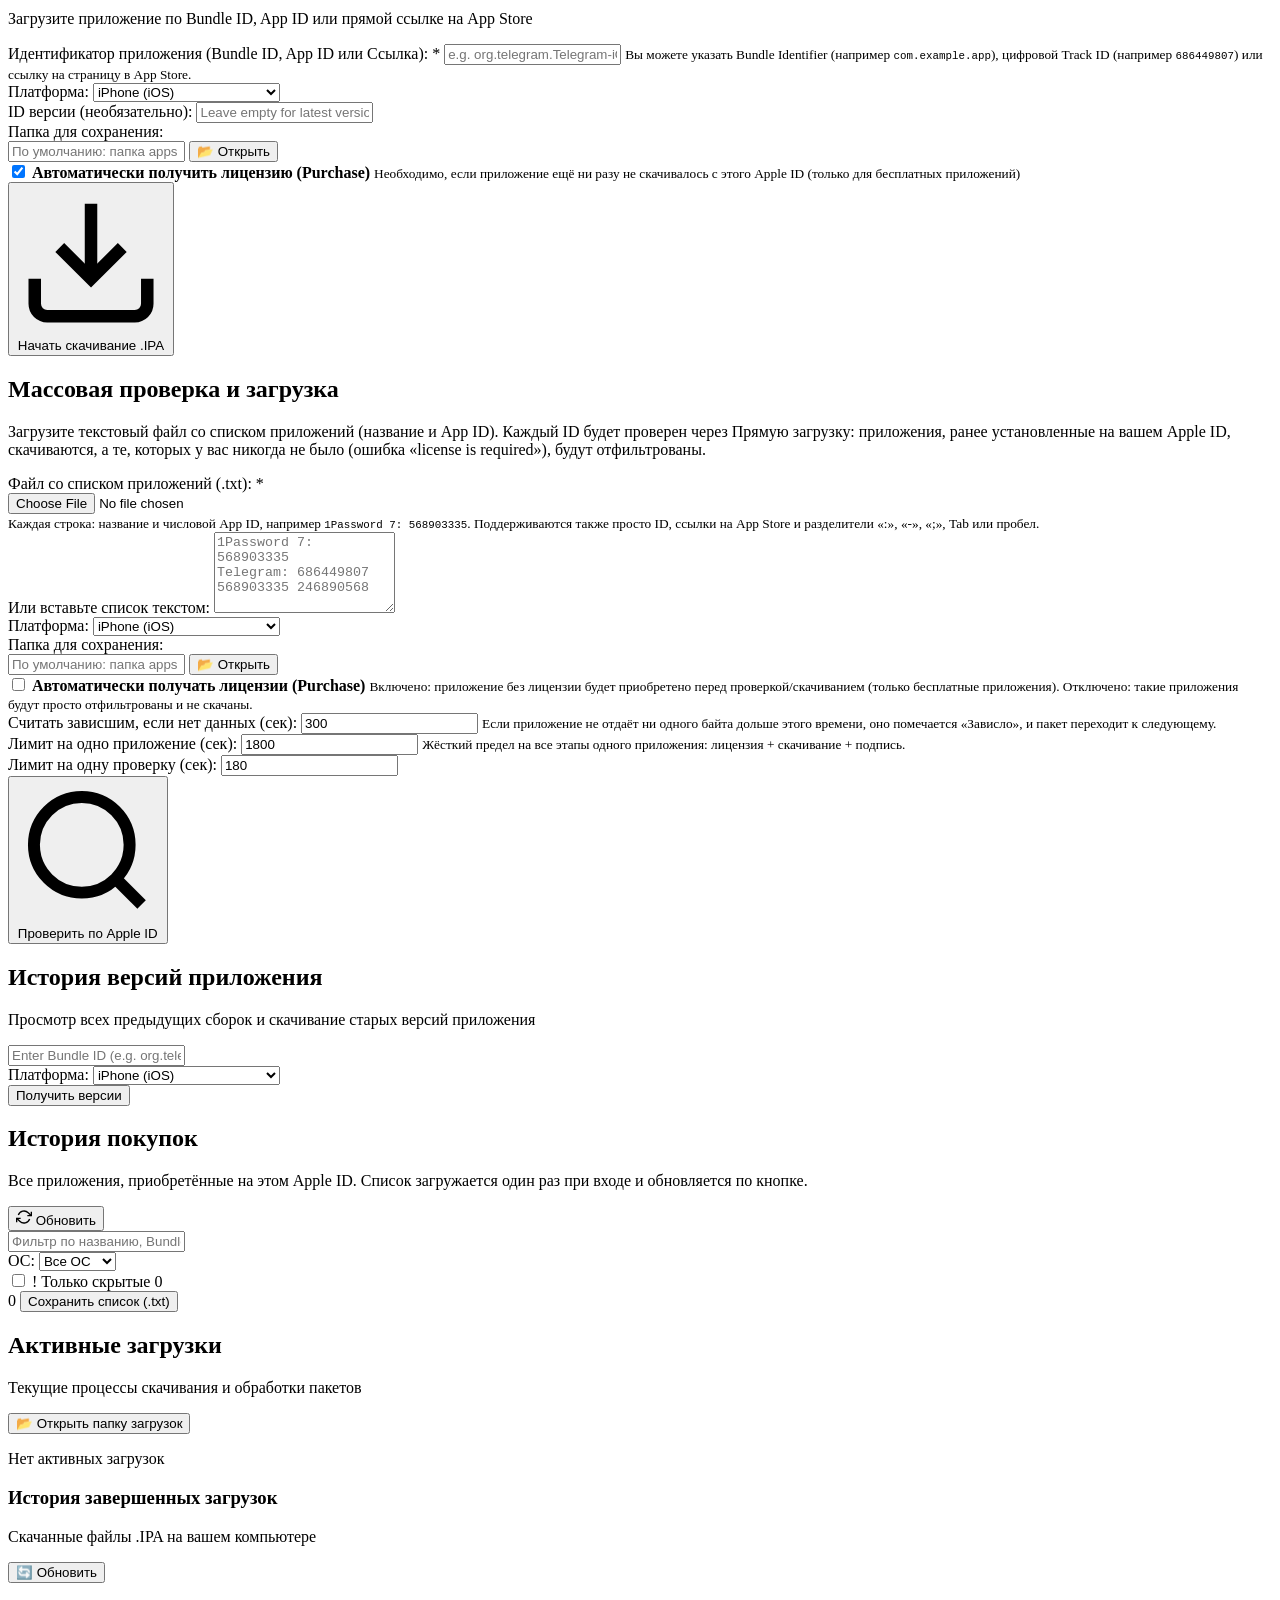
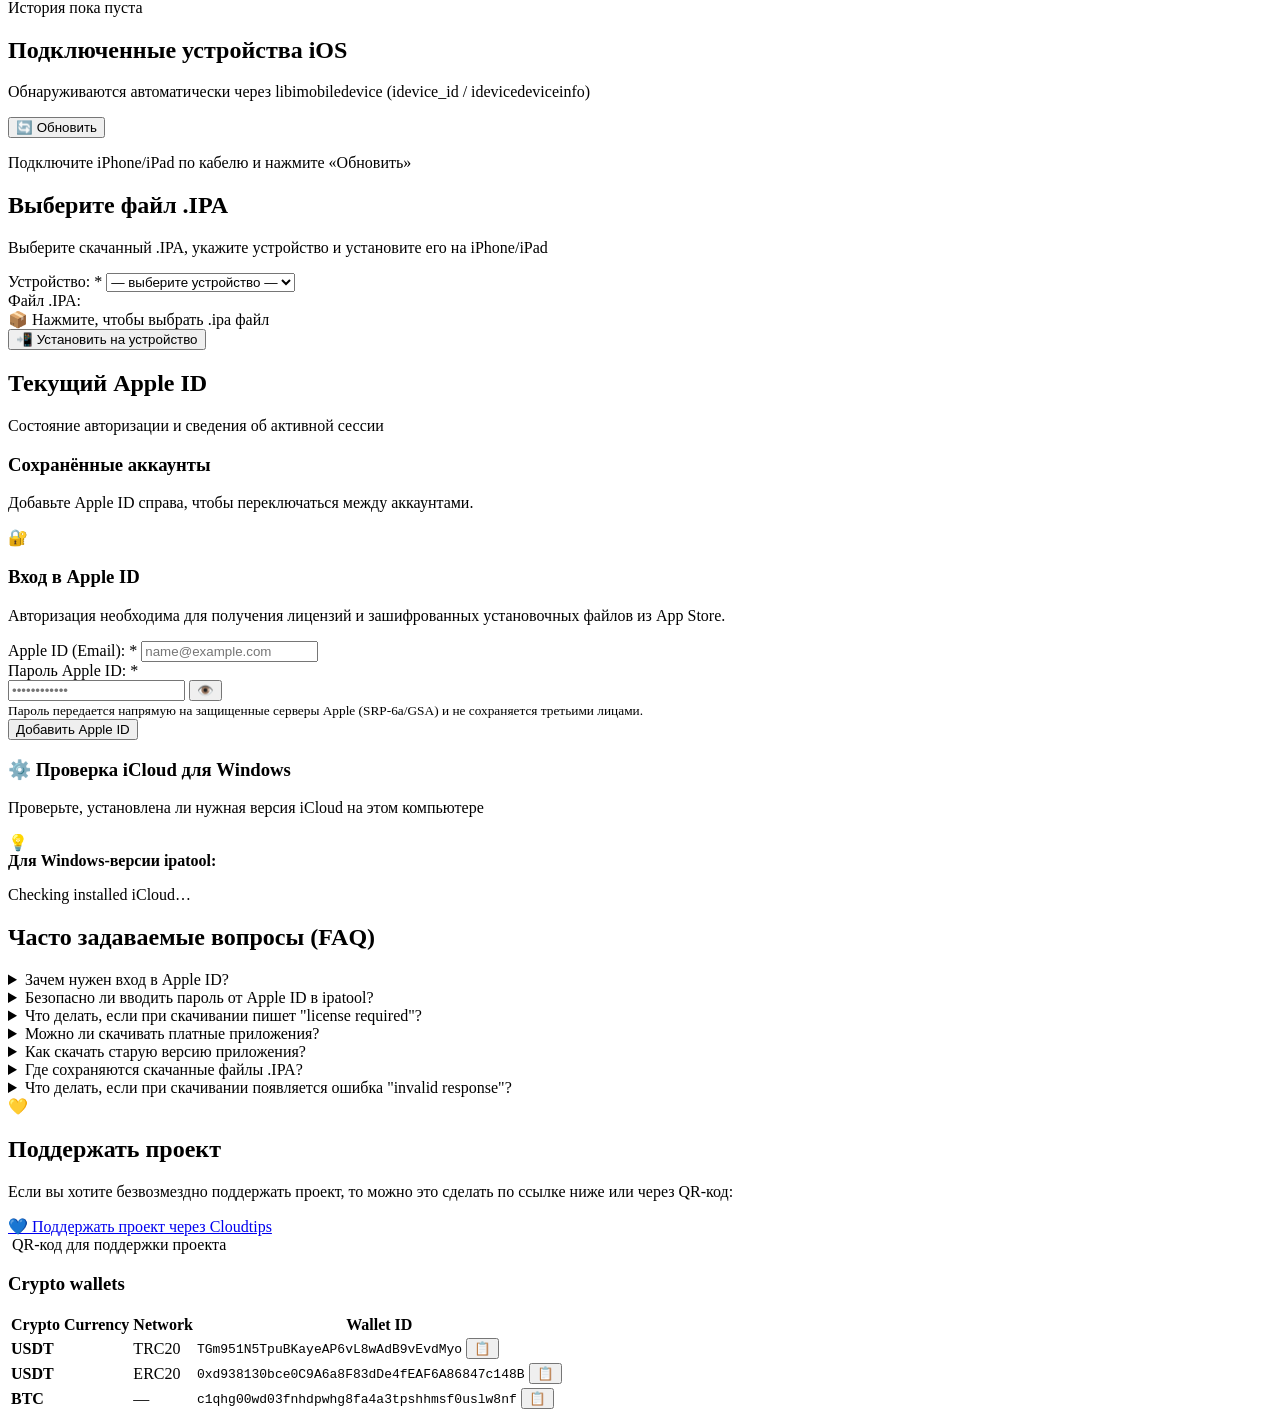
==== commit a17acd29: "Add Vietnamese, German, Chinese and Hindi locales; remove hardcoded strings - locales/index.json now" ====
--- a/cmd/gui_assets/index.html
+++ b/cmd/gui_assets/index.html
@@ -3,7 +3,7 @@
 <head>
   <meta charset="UTF-8">
   <meta name="viewport" content="width=device-width, initial-scale=1.0">
-  <title>ipatool webGUI — Скачивание IPA из App Store</title>
+  <title data-i18n="window_title">t</title>
   <link rel="stylesheet" href="/assets/style.css">
 </head>
 <body>
@@ -30,7 +30,7 @@
       </div>
 
       <!-- Theme Switcher -->
-      <button id="theme-toggle" class="icon-btn" title="Сменить тему" onclick="toggleTheme()">
+      <button id="theme-toggle" class="icon-btn" title="Toggle theme" data-i18n-title="theme_toggle_title" onclick="toggleTheme()">
         <svg id="theme-icon-dark" viewBox="0 0 24 24" fill="none" stroke="currentColor" stroke-width="2" stroke-linecap="round" stroke-linejoin="round">
           <path d="M21 12.79A9 9 0 1 1 11.21 3 7 7 0 0 0 21 12.79z"></path>
         </svg>
@@ -154,7 +154,7 @@
             <input 
               type="text" 
               id="search-input" 
-              placeholder="Например: Telegram, Minecraft, VK или https://apps.apple.com/app/id..." 
+              placeholder="e.g. Telegram, Minecraft, VK or https://apps.apple.com/app/id..." data-i18n-placeholder="search_placeholder" 
               autocomplete="off"
             >
             <button type="button" id="search-clear-btn" class="clear-btn" onclick="clearSearch()" style="display:none">✕</button>
@@ -243,7 +243,7 @@
         <div id="official-results-section">
           <div class="results-header" id="official-results-header">
             <h3 class="results-section-title" data-i18n="search_official_title">Результаты App Store</h3>
-            <span id="results-count" class="results-count-text">Найдено 0 приложений</span>
+            <span id="results-count" class="results-count-text" data-i18n="results_count_initial">Found apps: 0</span>
           </div>
           <div id="search-results-grid" class="apps-grid"></div>
         </div>
@@ -268,7 +268,7 @@
               type="text" 
               id="direct-app-id" 
               class="input-control" 
-              placeholder="например: org.telegram.Telegram-iOS, 686449807 или https://apps.apple.com/..."
+              placeholder="e.g. org.telegram.Telegram-iOS, 686449807 or https://apps.apple.com/..." data-i18n-placeholder="direct_id_placeholder"
               required
             >
             <small class="form-hint" data-i18n="direct_id_hint">Вы можете указать Bundle Identifier (например <code>com.example.app</code>), цифровой Track ID (например <code>686449807</code>) или ссылку на страницу в App Store.</small>
@@ -293,7 +293,7 @@
                 type="text" 
                 id="direct-version-id" 
                 class="input-control" 
-                placeholder="Оставьте пустым для последней версии"
+                placeholder="Leave empty for latest version" data-i18n-placeholder="version_id_placeholder"
               >
             </div>
           </div>
@@ -308,7 +308,7 @@
                 data-i18n-placeholder="output_folder_placeholder"
                 placeholder="По умолчанию: папка apps в текущей папке"
               >
-              <button type="button" class="btn btn-outline" onclick="openOutputFolder(document.getElementById('direct-output-path').value.trim())" title="Открыть папку сохранения">
+              <button type="button" class="btn btn-outline" onclick="openOutputFolder(document.getElementById('direct-output-path').value.trim())" title="Open output folder" data-i18n-title="open_output_folder_title">
                 📂 <span data-i18n="open_folder_btn">Открыть</span>
               </button>
             </div>
@@ -370,7 +370,7 @@
               id="batch-paste-area"
               class="input-control"
               rows="5"
-              placeholder="1Password 7: 568903335&#10;2ГИС: 1474481751&#10;568903335 246890568"
+              placeholder="1Password 7: 568903335&#10;Telegram: 686449807&#10;568903335 246890568" data-i18n-placeholder="batch_paste_placeholder"
             ></textarea>
           </div>
 
@@ -401,7 +401,7 @@
                   data-i18n-placeholder="output_folder_placeholder"
                   placeholder="По умолчанию: папка apps в текущей папке"
                 >
-                <button type="button" class="btn btn-outline" onclick="openOutputFolder(document.getElementById('batch-output-path').value.trim())" title="Открыть папку сохранения">
+                <button type="button" class="btn btn-outline" onclick="openOutputFolder(document.getElementById('batch-output-path').value.trim())" title="Open output folder" data-i18n-title="open_output_folder_title">
                   📂 <span data-i18n="open_folder_btn">Открыть</span>
                 </button>
               </div>
@@ -560,7 +560,7 @@
             <input 
               type="text" 
               id="versions-input" 
-              placeholder="Введите Bundle ID (например, org.telegram.Telegram-iOS) или App ID"
+              placeholder="Enter Bundle ID (e.g. org.telegram.Telegram-iOS) or App ID" data-i18n-placeholder="versions_search_placeholder"
               required
             >
           </div>
@@ -590,8 +590,8 @@
         <div id="versions-container" class="versions-result-wrapper" style="display:none">
           <div class="versions-meta-card">
             <div class="versions-header-info">
-              <h3 id="versions-app-title">Приложение</h3>
-              <span id="versions-count-badge" class="badge">0 версий</span>
+              <h3 id="versions-app-title" data-i18n="versions_app_default">App</h3>
+              <span id="versions-count-badge" class="badge" data-i18n="versions_count_zero">0 versions</span>
             </div>
             <p id="versions-app-bundle" class="text-secondary"></p>
           </div>
@@ -654,7 +654,7 @@
               <option value="visionOS">visionOS</option>
             </select>
           </div>
-          <label class="purchases-hidden-toggle" id="purchases-hidden-toggle-wrap" title="Показать только приложения, скрытые или удалённые из региональной витрины App Store">
+          <label class="purchases-hidden-toggle" id="purchases-hidden-toggle-wrap" title="Show only apps hidden or removed from the regional App Store storefront" data-i18n-title="purchases_hidden_toggle_tip">
             <input type="checkbox" id="purchases-only-hidden" onchange="renderPurchases()">
             <span class="purchases-hidden-toggle-track"><span class="purchases-hidden-toggle-thumb"></span></span>
             <span class="purchases-hidden-toggle-label">
@@ -794,7 +794,7 @@
             <span class="alert-icon" id="install-driver-icon">🖥️</span>
             <div>
               <strong id="install-driver-title" data-i18n="install_driver_check_title">Драйвер Apple Mobile Device Support</strong>
-              <p id="install-driver-text">Проверка драйвера...</p>
+              <p id="install-driver-text" data-i18n="install_driver_checking">Checking driver...</p>
               <span id="install-driver-links" style="margin-top:8px; display:inline-flex; gap:8px; flex-wrap:wrap;"></span>
             </div>
           </div>
@@ -938,7 +938,7 @@
                 <span id="account-initials">A</span>
               </div>
               <div class="account-user-meta">
-                <h3 id="account-user-name">Имя Фамилия</h3>
+                <h3 id="account-user-name" data-i18n="default_user_name">Apple User</h3>
                 <span id="account-user-email" class="text-secondary">email@example.com</span>
                 <span class="badge badge-success" data-i18n="badge_authenticated">Авторизован</span>
               </div>
@@ -980,7 +980,7 @@
               <span class="alert-icon" id="icloud-status-icon">💡</span>
               <div>
                 <strong data-i18n="anisette_alert_title">Для Windows-версии ipatool:</strong>
-                <p id="icloud-status-text">Проверка установленного iCloud…</p>
+                <p id="icloud-status-text" data-i18n="icloud_checking">Checking installed iCloud…</p>
                 <p id="icloud-status-actions" style="margin-top:8px;">
                   <a id="icloud-download-link" href="#" target="_blank" rel="noopener" class="btn btn-outline btn-sm" style="display:none;">
                     ⬇️ <span data-i18n="icloud_download_btn">Скачать iCloud для Windows</span>
@@ -1113,7 +1113,7 @@
                   <td>TRC20</td>
                   <td>
                     <code>TGm951N5TpuBKayeAP6vL8wAdB9vEvdMyo</code>
-                    <button type="button" class="copy-icon-btn" onclick="copyToClipboard('TGm951N5TpuBKayeAP6vL8wAdB9vEvdMyo')" title="Copy">📋</button>
+                    <button type="button" class="copy-icon-btn" onclick="copyToClipboard('TGm951N5TpuBKayeAP6vL8wAdB9vEvdMyo')" title="Copy" data-i18n-title="copy_tooltip">📋</button>
                   </td>
                 </tr>
                 <tr>
@@ -1121,7 +1121,7 @@
                   <td>ERC20</td>
                   <td>
                     <code>0xd938130bce0C9A6a8F83dDe4fEAF6A86847c148B</code>
-                    <button type="button" class="copy-icon-btn" onclick="copyToClipboard('0xd938130bce0C9A6a8F83dDe4fEAF6A86847c148B')" title="Copy">📋</button>
+                    <button type="button" class="copy-icon-btn" onclick="copyToClipboard('0xd938130bce0C9A6a8F83dDe4fEAF6A86847c148B')" title="Copy" data-i18n-title="copy_tooltip">📋</button>
                   </td>
                 </tr>
                 <tr>
@@ -1129,7 +1129,7 @@
                   <td>—</td>
                   <td>
                     <code>c1qhg00wd03fnhdpwhg8fa4a3tpshhmsf0uslw8nf</code>
-                    <button type="button" class="copy-icon-btn" onclick="copyToClipboard('c1qhg00wd03fnhdpwhg8fa4a3tpshhmsf0uslw8nf')" title="Copy">📋</button>
+                    <button type="button" class="copy-icon-btn" onclick="copyToClipboard('c1qhg00wd03fnhdpwhg8fa4a3tpshhmsf0uslw8nf')" title="Copy" data-i18n-title="copy_tooltip">📋</button>
                   </td>
                 </tr>
               </tbody>
@@ -1172,8 +1172,8 @@
     <div class="modal-card">
       <div class="modal-header">
         <div id="dl-modal-icon" class="modal-app-icon">📦</div>
-        <h3 id="dl-modal-title">Скачивание приложения</h3>
-        <p id="dl-modal-subtitle" class="text-secondary">Подготовка к загрузке...</p>
+        <h3 id="dl-modal-title" data-i18n="dl_modal_default_title">Downloading App</h3>
+        <p id="dl-modal-subtitle" class="text-secondary" data-i18n="dl_modal_default_subtitle">Preparing download...</p>
       </div>
 
       <div class="dl-progress-box">
@@ -1207,7 +1207,7 @@
       </div>
 
       <div id="dl-error-box" class="alert-error" style="display:none">
-        <span id="dl-error-text">Произошла ошибка</span>
+        <span id="dl-error-text" data-i18n="status_error_label">Error</span>
       </div>
 
       <div id="dl-warning-box" class="alert-warning" style="display:none">
